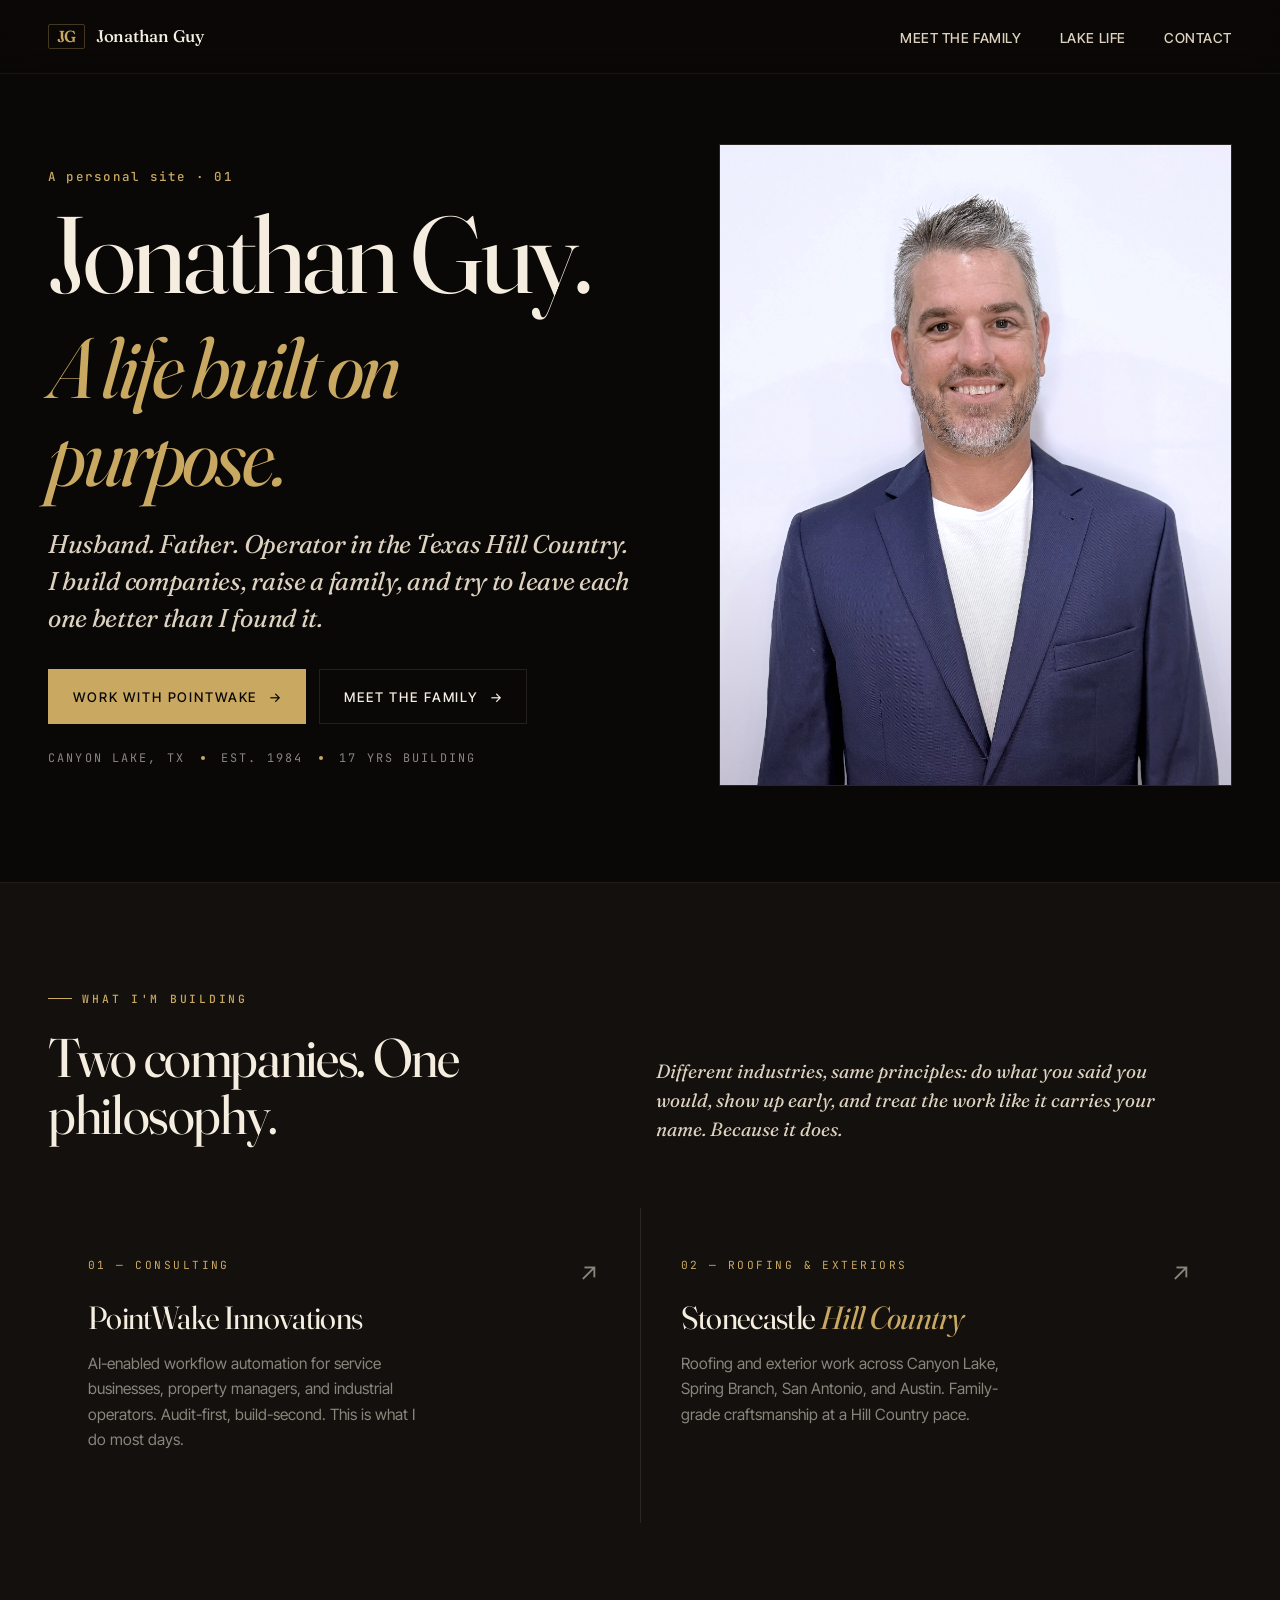
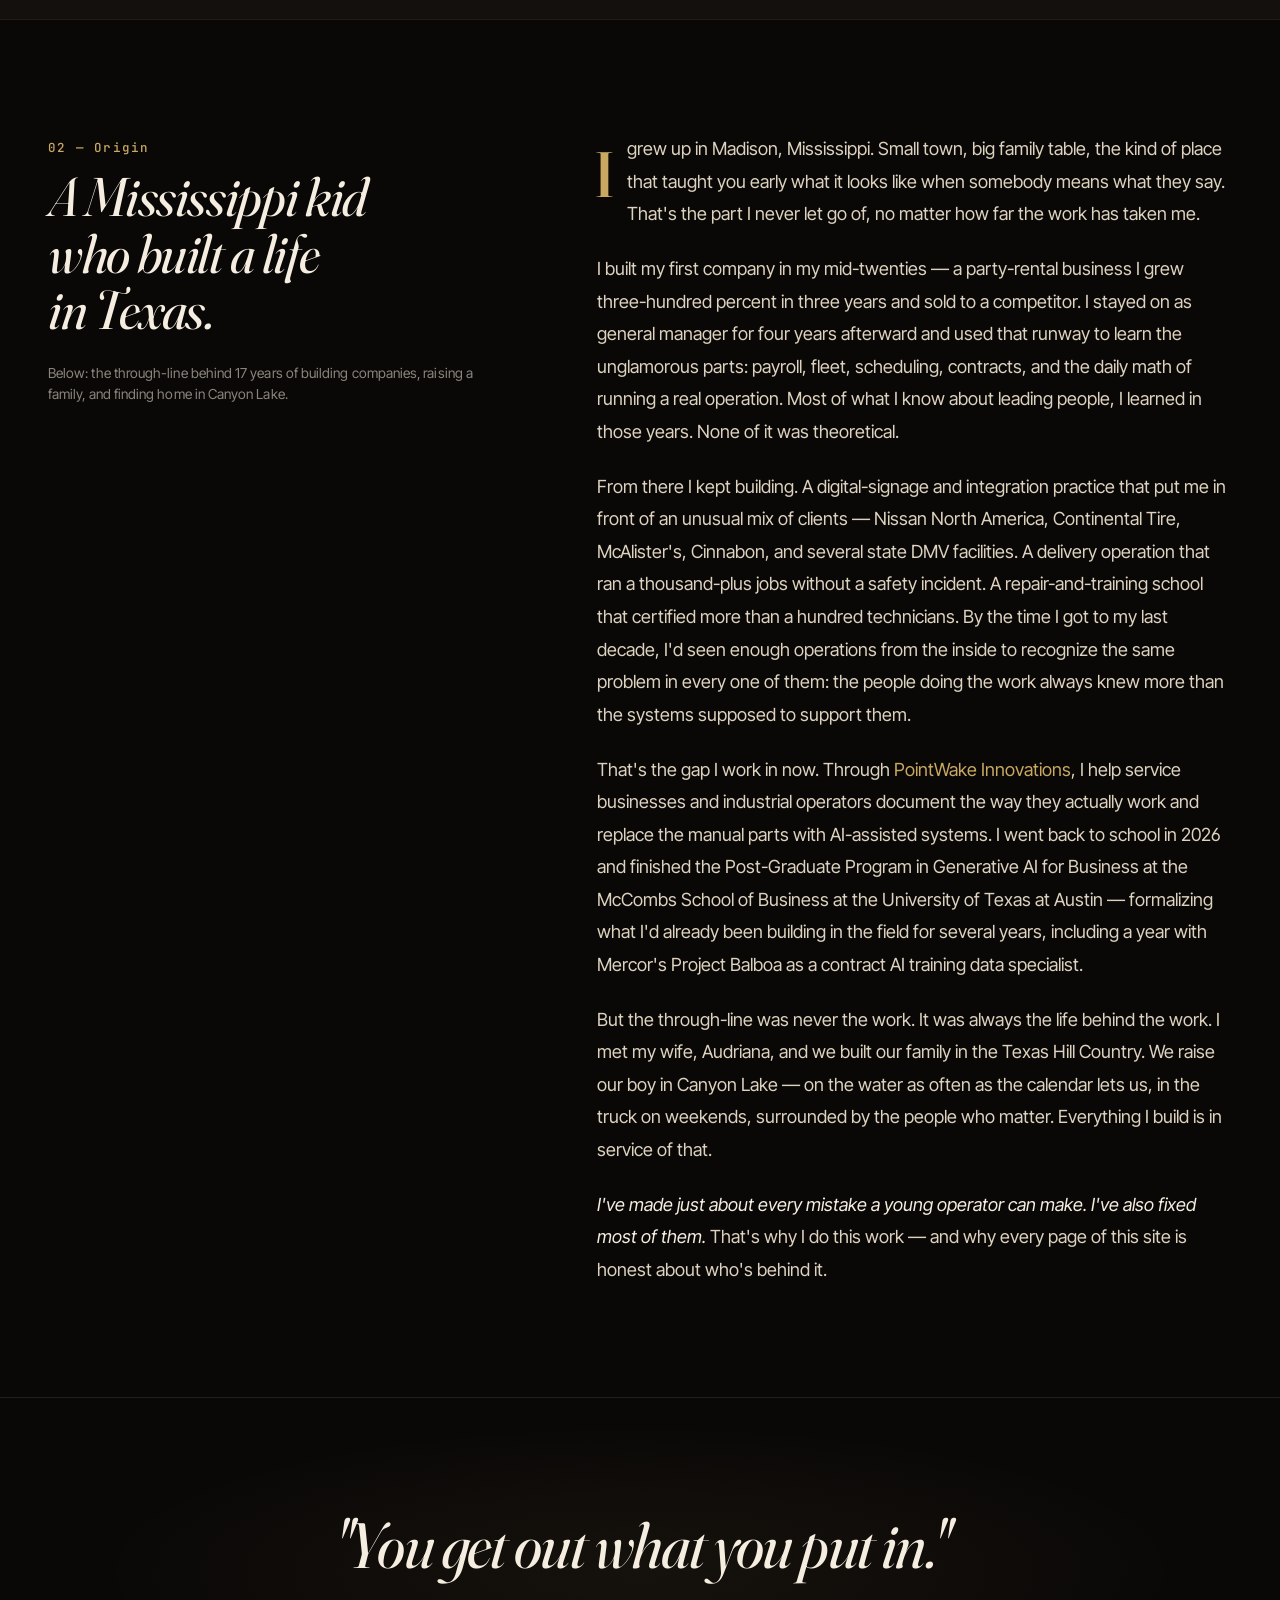
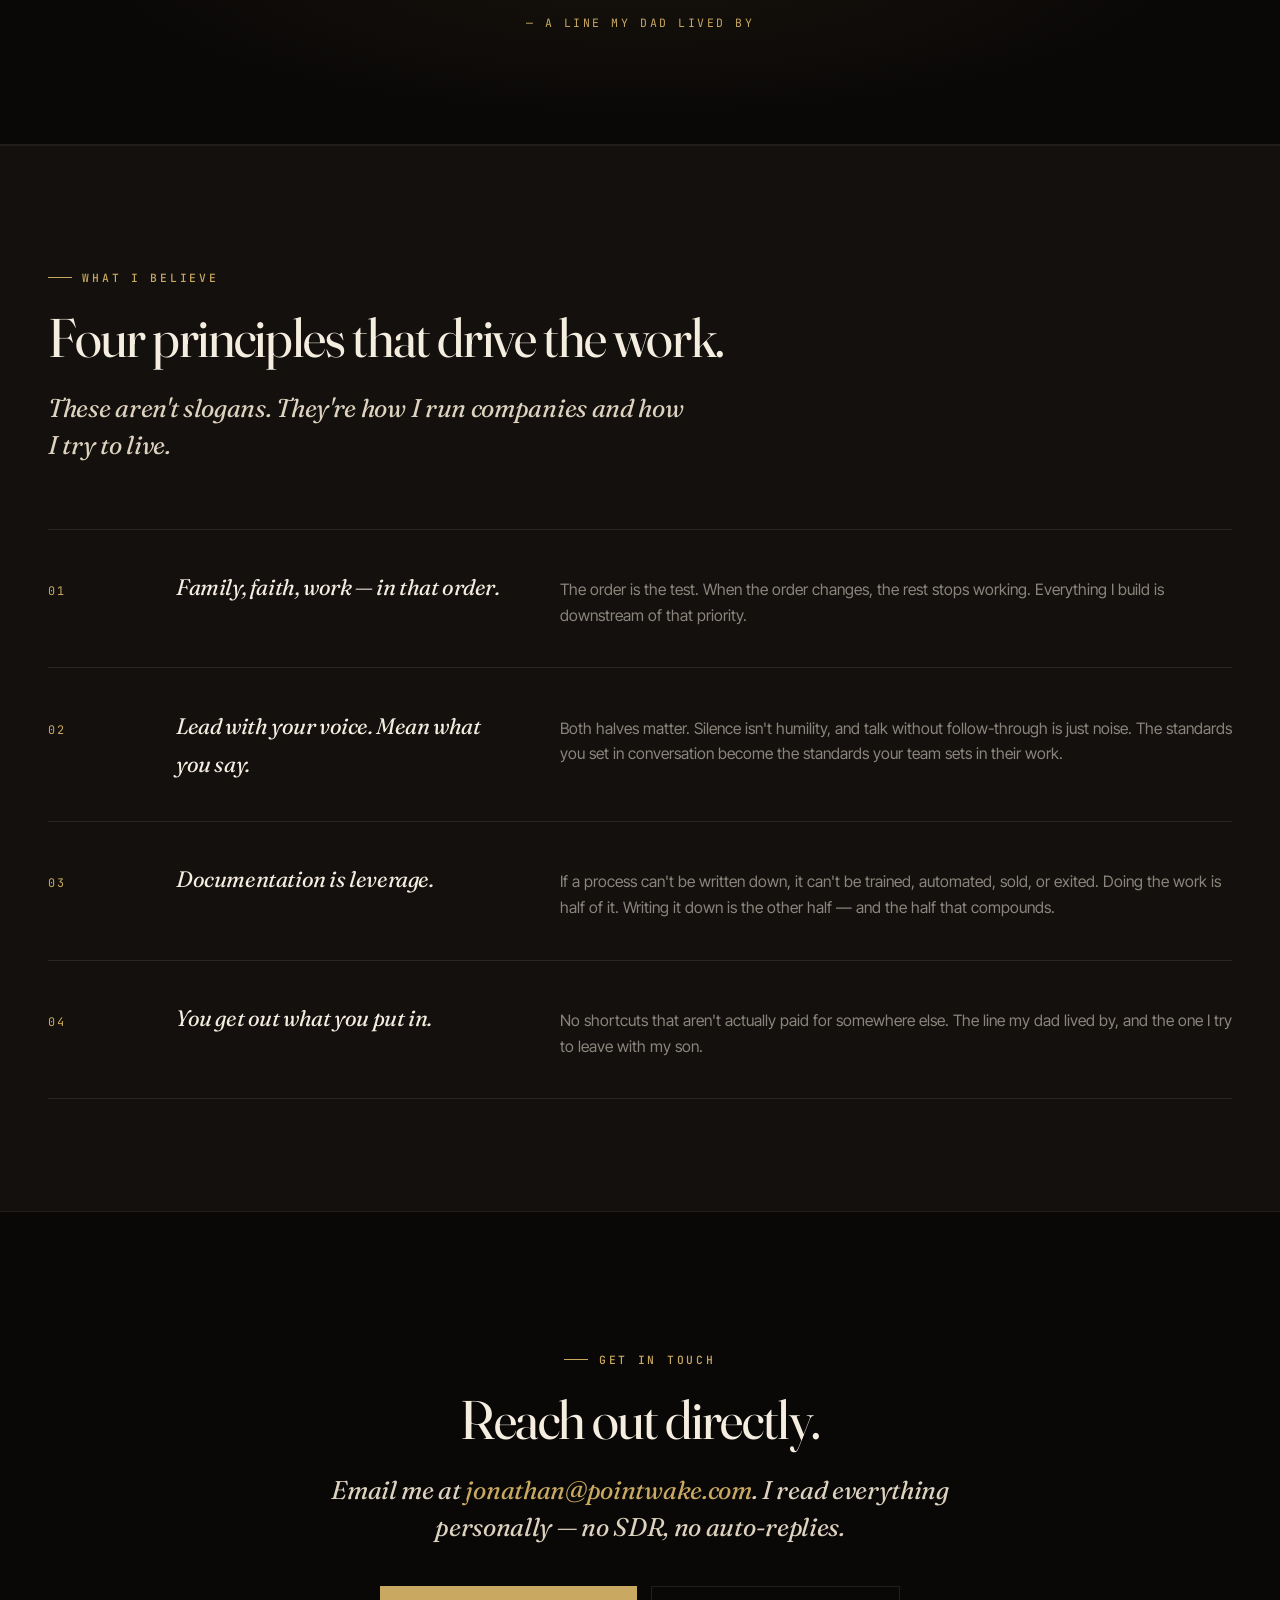
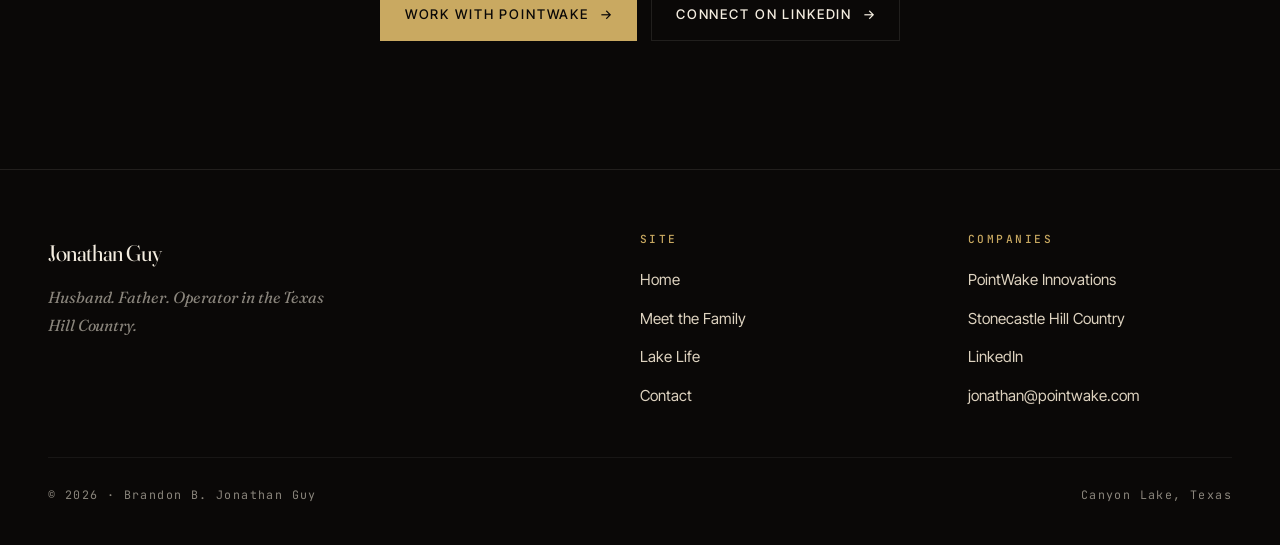
==== index.html @ 11197416 "Update static personal-bio site" ====
<!DOCTYPE html>
<html lang="en">
<head>
<meta charset="UTF-8" />
<meta name="viewport" content="width=device-width, initial-scale=1.0" />
<meta name="theme-color" content="#0a0807" />

<title>Jonathan Guy — Operator. Builder. Texas Hill Country.</title>
<meta name="description" content="The personal site of Brandon B. Jonathan Guy. Operator and AI Solutions Architect in the Texas Hill Country. Founder of PointWake Innovations. Hill Country lead at Stonecastle Roofing." />
<meta name="keywords" content="Jonathan Guy, Brandon B. Jonathan Guy, PointWake Innovations, Stonecastle Roofing Hill Country, Canyon Lake Texas operator, AI Solutions Architect" />
<meta name="author" content="Brandon B. Jonathan Guy" />
<meta name="robots" content="index, follow, max-image-preview:large" />
<link rel="canonical" href="https://thejonathanguy.com/" />

<meta property="og:type" content="website" />
<meta property="og:site_name" content="TheJonathanGuy.com" />
<meta property="og:title" content="Jonathan Guy — Operator. Builder. Texas Hill Country." />
<meta property="og:description" content="The personal site of Brandon B. Jonathan Guy. Founder of PointWake Innovations. Husband, father, and operator in the Texas Hill Country." />
<meta property="og:url" content="https://thejonathanguy.com/" />
<meta property="og:image" content="https://thejonathanguy.com/images/img_9665.jpg" />
<meta property="og:image:width" content="1959" />
<meta property="og:image:height" content="2400" />
<meta property="og:locale" content="en_US" />

<meta name="twitter:card" content="summary_large_image" />
<meta name="twitter:title" content="Jonathan Guy — Operator. Builder. Texas Hill Country." />
<meta name="twitter:description" content="Husband, father, operator. Founder of PointWake Innovations." />
<meta name="twitter:image" content="https://thejonathanguy.com/images/img_9665.jpg" />

<link rel="preconnect" href="https://fonts.googleapis.com" />
<link rel="preconnect" href="https://fonts.gstatic.com" crossorigin />
<link rel="stylesheet" href="https://fonts.googleapis.com/css2?family=Fraunces:ital,opsz,wght@0,9..144,400..600;1,9..144,400..500&family=Inter+Tight:wght@400;500;600&family=JetBrains+Mono:wght@400;500&display=swap" />
<link rel="stylesheet" href="/style.css" />
<link rel="icon" type="image/svg+xml" href="/favicon.svg" />

<script type="application/ld+json">
{
  "@context": "https://schema.org",
  "@type": "Person",
  "@id": "https://thejonathanguy.com/#person",
  "name": "Brandon B. Jonathan Guy",
  "alternateName": "Jonathan Guy",
  "givenName": "Brandon",
  "additionalName": "B.",
  "familyName": "Guy",
  "jobTitle": "Founder, PointWake Innovations",
  "url": "https://thejonathanguy.com/",
  "image": "https://thejonathanguy.com/images/img_9665.jpg",
  "email": "jonathan@pointwake.com",
  "address": {
    "@type": "PostalAddress",
    "addressLocality": "Canyon Lake",
    "addressRegion": "TX",
    "addressCountry": "US"
  },
  "alumniOf": [
    { "@type": "CollegeOrUniversity", "name": "University of Texas at Austin — McCombs School of Business" },
    { "@type": "EducationalOrganization", "name": "Madison Central High School", "address": { "@type": "PostalAddress", "addressLocality": "Madison", "addressRegion": "MS" } }
  ],
  "worksFor": [
    { "@type": "Organization", "name": "PointWake Innovations", "url": "https://pointwake.com/" },
    { "@type": "Organization", "name": "Stonecastle Roofing — Hill Country", "url": "https://stonecastlehillcountry.com/" }
  ],
  "sameAs": [
    "https://www.linkedin.com/in/jonathan-guy",
    "https://pointwake.com/",
    "https://stonecastlehillcountry.com/"
  ],
  "slogan": "You get out what you put in."
}
</script>
<script type="application/ld+json">
{
  "@context": "https://schema.org",
  "@type": "WebSite",
  "url": "https://thejonathanguy.com/",
  "name": "TheJonathanGuy.com",
  "description": "Personal site of Jonathan Guy. Operator and AI Solutions Architect in the Texas Hill Country.",
  "inLanguage": "en-US",
  "publisher": { "@id": "https://thejonathanguy.com/#person" }
}
</script>
</head>

<body>
<a class="skip-link" href="#main">Skip to content</a>

<header class="site-header">
  <div class="container">
    <nav class="nav" aria-label="Primary">
      <a href="/" class="brand">
        <span class="mark">JG</span>
        <span>Jonathan Guy</span>
      </a>
      <ul class="nav-links">
        <li><a href="/family.html">Meet the Family</a></li>
        <li><a href="/lake-life.html">Lake Life</a></li>
        <li><a href="/contact.html">Contact</a></li>
      </ul>
      <button class="nav-toggle" aria-label="Open menu" aria-expanded="false" aria-controls="mobile-panel">
        <svg width="18" height="14" viewBox="0 0 18 14" fill="none" stroke="currentColor" stroke-width="1.5"><path d="M0 1h18M0 7h18M0 13h12"/></svg>
      </button>
    </nav>
  </div>
  <div class="mobile-panel" id="mobile-panel">
    <ul>
      <li><a href="/">Home</a></li>
      <li><a href="/family.html">Meet the Family</a></li>
      <li><a href="/lake-life.html">Lake Life</a></li>
      <li><a href="/contact.html">Contact</a></li>
    </ul>
  </div>
</header>

<main id="main">

  <!-- HERO -->
  <section class="hero">
    <div class="container">
      <div class="hero-grid">
        <div class="reveal">
          <div class="section-num">A personal site · 01</div>
          <h1>
            Jonathan Guy.
            <span class="ital">A life built on purpose.</span>
          </h1>
          <p class="lede">
            Husband. Father. Operator in the Texas Hill Country.
            I build companies, raise a family, and try to leave each one better than I found it.
          </p>
          <div class="btn-row" style="margin-top: 2rem;">
            <a href="https://pointwake.com/" rel="noopener" class="btn btn-primary">Work with PointWake</a>
            <a href="/family.html" class="btn btn-ghost">Meet the family</a>
          </div>
          <div class="hero-meta">
            <span>Canyon Lake, TX</span>
            <span class="dot" aria-hidden="true"></span>
            <span>Est. 1984</span>
            <span class="dot" aria-hidden="true"></span>
            <span>17 yrs building</span>
          </div>
        </div>
        <div class="hero-portrait reveal">
          <img src="/images/img_9665.jpg"
               alt="Jonathan Guy, founder of PointWake Innovations, photographed in Canyon Lake, Texas"
               width="1959" height="2400" />
        </div>
      </div>
    </div>
  </section>

  <!-- COMPANIES -->
  <section class="companies" id="companies">
    <div class="container">
      <div class="companies-head reveal">
        <div>
          <span class="eyebrow">What I'm building</span>
          <h2>Two companies. One philosophy.</h2>
        </div>
        <p style="font-family: var(--f-display); font-style: italic; font-size: 1.2rem; color: var(--c-cream-soft); max-width: 42ch; line-height: 1.5; font-variation-settings: 'opsz' 36;">
          Different industries, same principles: do what you said you would,
          show up early, and treat the work like it carries your name. Because it does.
        </p>
      </div>

      <div class="companies-grid reveal">
        <a href="https://pointwake.com/" rel="noopener" class="company">
          <span class="company-eyebrow">01 — Consulting</span>
          <h3>PointWake Innovations</h3>
          <p>AI-enabled workflow automation for service businesses, property managers, and industrial operators. Audit-first, build-second. This is what I do most days.</p>
          <span class="company-arrow" aria-hidden="true">↗</span>
        </a>
        <a href="https://stonecastlehillcountry.com/" rel="noopener" class="company">
          <span class="company-eyebrow">02 — Roofing &amp; Exteriors</span>
          <h3>Stonecastle <span style="font-style: italic; color: var(--c-gold);">Hill Country</span></h3>
          <p>Roofing and exterior work across Canyon Lake, Spring Branch, San Antonio, and Austin. Family-grade craftsmanship at a Hill Country pace.</p>
          <span class="company-arrow" aria-hidden="true">↗</span>
        </a>
      </div>
    </div>
  </section>

  <!-- ORIGIN STORY -->
  <section class="story">
    <div class="container">
      <div class="story-grid">
        <aside class="story-aside reveal">
          <div class="section-num">02 — Origin</div>
          <h2 style="font-style: italic;">A Mississippi kid<br/>who built a life<br/>in Texas.</h2>
          <p class="caption" style="margin-top: 1.5rem;">
            Below: the through-line behind 17 years of building companies, raising a family, and finding home in Canyon Lake.
          </p>
        </aside>
        <div class="story-body reveal">
          <p>
            I grew up in Madison, Mississippi. Small town, big family table, the kind of place that taught you early what it looks like when somebody means what they say. That's the part I never let go of, no matter how far the work has taken me.
          </p>
          <p>
            I built my first company in my mid-twenties — a party-rental business I grew three-hundred percent in three years and sold to a competitor. I stayed on as general manager for four years afterward and used that runway to learn the unglamorous parts: payroll, fleet, scheduling, contracts, and the daily math of running a real operation. Most of what I know about leading people, I learned in those years. None of it was theoretical.
          </p>
          <p>
            From there I kept building. A digital-signage and integration practice that put me in front of an unusual mix of clients — Nissan North America, Continental Tire, McAlister's, Cinnabon, and several state DMV facilities. A delivery operation that ran a thousand-plus jobs without a safety incident. A repair-and-training school that certified more than a hundred technicians. By the time I got to my last decade, I'd seen enough operations from the inside to recognize the same problem in every one of them: the people doing the work always knew more than the systems supposed to support them.
          </p>
          <p>
            That's the gap I work in now. Through <a href="https://pointwake.com/" rel="noopener">PointWake Innovations</a>, I help service businesses and industrial operators document the way they actually work and replace the manual parts with AI-assisted systems. I went back to school in 2026 and finished the Post-Graduate Program in Generative AI for Business at the McCombs School of Business at the University of Texas at Austin — formalizing what I'd already been building in the field for several years, including a year with Mercor's Project Balboa as a contract AI training data specialist.
          </p>
          <p>
            But the through-line was never the work. It was always the life behind the work. I met my wife, Audriana, and we built our family in the Texas Hill Country. We raise our boy in Canyon Lake — on the water as often as the calendar lets us, in the truck on weekends, surrounded by the people who matter. Everything I build is in service of that.
          </p>
          <p>
            <em>I've made just about every mistake a young operator can make. I've also fixed most of them.</em> That's why I do this work — and why every page of this site is honest about who's behind it.
          </p>
        </div>
      </div>
    </div>
  </section>

  <!-- TAGLINE PULL QUOTE -->
  <section class="pullquote reveal">
    <div class="container">
      <p class="pullquote-text">"You get out what you put in."</p>
      <div class="pullquote-attr">— A line my dad lived by</div>
    </div>
  </section>

  <!-- BELIEFS -->
  <section class="beliefs" id="beliefs">
    <div class="container">
      <div class="reveal">
        <span class="eyebrow">What I believe</span>
        <h2>Four principles that drive the work.</h2>
        <p class="lede" style="margin-top: 1.5rem;">
          These aren't slogans. They're how I run companies and how I try to live.
        </p>
      </div>

      <div class="beliefs-grid reveal">
        <article class="belief">
          <div class="belief-num">01</div>
          <div class="belief-title">Family, faith, work — in that order.</div>
          <div class="belief-detail">The order is the test. When the order changes, the rest stops working. Everything I build is downstream of that priority.</div>
        </article>
        <article class="belief">
          <div class="belief-num">02</div>
          <div class="belief-title">Lead with your voice. Mean what you say.</div>
          <div class="belief-detail">Both halves matter. Silence isn't humility, and talk without follow-through is just noise. The standards you set in conversation become the standards your team sets in their work.</div>
        </article>
        <article class="belief">
          <div class="belief-num">03</div>
          <div class="belief-title">Documentation is leverage.</div>
          <div class="belief-detail">If a process can't be written down, it can't be trained, automated, sold, or exited. Doing the work is half of it. Writing it down is the other half — and the half that compounds.</div>
        </article>
        <article class="belief">
          <div class="belief-num">04</div>
          <div class="belief-title">You get out what you put in.</div>
          <div class="belief-detail">No shortcuts that aren't actually paid for somewhere else. The line my dad lived by, and the one I try to leave with my son.</div>
        </article>
      </div>
    </div>
  </section>

  <!-- CTA -->
  <section class="section" style="text-align: center;">
    <div class="container-narrow reveal">
      <span class="eyebrow" style="justify-content: center;">Get in touch</span>
      <h2 style="margin-bottom: 1.5rem;">Reach out directly.</h2>
      <p class="lede" style="margin: 0 auto 2.5rem;">
        Email me at <a href="mailto:jonathan@pointwake.com">jonathan@pointwake.com</a>.
        I read everything personally — no SDR, no auto-replies.
      </p>
      <div class="btn-row" style="justify-content: center;">
        <a href="https://pointwake.com/" rel="noopener" class="btn btn-primary">Work with PointWake</a>
        <a href="https://www.linkedin.com/in/jonathan-guy" rel="noopener" class="btn btn-ghost">Connect on LinkedIn</a>
      </div>
    </div>
  </section>

</main>

<footer class="site-footer">
  <div class="container">
    <div class="footer-grid">
      <div>
        <div class="footer-mark">Jonathan Guy</div>
        <div class="footer-tag">Husband. Father. Operator in the Texas Hill Country.</div>
      </div>
      <div class="footer">
        <h5>Site</h5>
        <ul>
          <li><a href="/">Home</a></li>
          <li><a href="/family.html">Meet the Family</a></li>
          <li><a href="/lake-life.html">Lake Life</a></li>
          <li><a href="/contact.html">Contact</a></li>
        </ul>
      </div>
      <div class="footer">
        <h5>Companies</h5>
        <ul>
          <li><a href="https://pointwake.com/" rel="noopener">PointWake Innovations</a></li>
          <li><a href="https://stonecastlehillcountry.com/" rel="noopener">Stonecastle Hill Country</a></li>
          <li><a href="https://www.linkedin.com/in/jonathan-guy" rel="noopener">LinkedIn</a></li>
          <li><a href="mailto:jonathan@pointwake.com">jonathan@pointwake.com</a></li>
        </ul>
      </div>
    </div>
    <div class="footer-copy">
      <span>© <span id="current-year">2026</span> · Brandon B. Jonathan Guy</span>
      <span>Canyon Lake, Texas</span>
    </div>
  </div>
</footer>

<script src="/main.js" defer></script>
</body>
</html>
---- style.css ----
/* ==========================================================================
   TheJonathanGuy.com
   Editorial personal site — Brandon B. Jonathan Guy
   Premium design system: warm black + champagne gold + cream
   ========================================================================== */

:root {
  /* Color — warm editorial */
  --c-bg:           #0a0807;     /* warm near-black */
  --c-surface:      #13100d;     /* elevated panel */
  --c-surface-2:    #1a1612;     /* second elevation */
  --c-cream:        #f4ede0;     /* warm cream — primary text on dark */
  --c-cream-soft:   #ddd2bf;     /* muted cream */
  --c-cream-dim:    #8a857c;     /* dim text */
  --c-line:         rgba(244,237,224,0.10);
  --c-line-soft:    rgba(244,237,224,0.06);

  /* Champagne gold system */
  --c-gold:         #c9a961;
  --c-gold-bright:  #e2c47a;
  --c-gold-deep:    #9d7d3a;
  --c-gold-line:    rgba(201,169,97,0.30);
  --c-gold-line-2:  rgba(201,169,97,0.16);
  --c-gold-glow:    rgba(201,169,97,0.06);

  /* Type */
  --f-display: 'Fraunces', Georgia, 'Times New Roman', serif;
  --f-sans:    'Inter Tight', 'Inter', -apple-system, BlinkMacSystemFont, 'Segoe UI', sans-serif;
  --f-mono:    'JetBrains Mono', 'SF Mono', Menlo, Consolas, monospace;

  /* Layout */
  --container:        1320px;
  --container-narrow: 920px;
  --container-prose:  720px;
  --rule: 1px;

  /* Motion */
  --ease: cubic-bezier(0.22, 0.61, 0.36, 1);
  --t-fast: 220ms;
  --t-med:  420ms;
  --t-slow: 700ms;

  color-scheme: dark;
}

/* -------- Reset / base -------- */
*, *::before, *::after { box-sizing: border-box; }
html {
  scroll-behavior: smooth;
  -webkit-text-size-adjust: 100%;
  background: var(--c-bg);
}
body {
  margin: 0;
  font-family: var(--f-sans);
  font-size: 16.5px;
  line-height: 1.7;
  color: var(--c-cream-soft);
  background: var(--c-bg);
  -webkit-font-smoothing: antialiased;
  -moz-osx-font-smoothing: grayscale;
  font-feature-settings: 'kern', 'liga', 'calt', 'ss01';
  text-rendering: optimizeLegibility;
  overflow-x: hidden;
}
img, svg, video { max-width: 100%; height: auto; display: block; }
img { background-color: var(--c-surface); }

/* Display headings */
h1, h2, h3, h4, h5, h6 {
  font-family: var(--f-display);
  color: var(--c-cream);
  font-weight: 400;
  line-height: 1.04;
  letter-spacing: -0.02em;
  margin: 0;
  font-variation-settings: 'opsz' 144;
}
h1 {
  font-size: clamp(3rem, 8.5vw, 7rem);
  letter-spacing: -0.035em;
  font-weight: 400;
  font-variation-settings: 'opsz' 144;
}
h2 {
  font-size: clamp(2rem, 4.5vw, 3.4rem);
  letter-spacing: -0.025em;
  font-variation-settings: 'opsz' 96;
}
h3 {
  font-size: clamp(1.35rem, 2.2vw, 1.85rem);
  letter-spacing: -0.018em;
  line-height: 1.2;
  font-variation-settings: 'opsz' 36;
}
h4 {
  font-size: 1.15rem;
  letter-spacing: -0.01em;
  font-variation-settings: 'opsz' 24;
}

p {
  margin: 0 0 1.4rem;
  color: var(--c-cream-soft);
  font-size: 1.0625rem;
  line-height: 1.75;
}
p:last-child { margin-bottom: 0; }

a {
  color: var(--c-gold);
  text-decoration: none;
  position: relative;
  transition: color var(--t-fast) var(--ease);
  background-image: linear-gradient(currentColor, currentColor);
  background-size: 0% 1px;
  background-repeat: no-repeat;
  background-position: 0 100%;
}
a:hover {
  color: var(--c-gold-bright);
  background-size: 100% 1px;
  transition: background-size var(--t-med) var(--ease), color var(--t-fast) var(--ease);
}

::selection { background: var(--c-gold); color: var(--c-bg); }

strong { color: var(--c-cream); font-weight: 600; }
em { color: var(--c-cream); font-style: italic; }

hr {
  border: 0;
  height: 1px;
  background: var(--c-line);
  margin: 5rem 0;
}

/* -------- Layout -------- */
.container {
  max-width: var(--container);
  margin: 0 auto;
  padding: 0 1.75rem;
}
@media (min-width: 768px) {
  .container { padding: 0 3rem; }
}
.container-narrow {
  max-width: var(--container-narrow);
  margin: 0 auto;
  padding: 0 1.75rem;
}
@media (min-width: 768px) {
  .container-narrow { padding: 0 3rem; }
}
.container-prose {
  max-width: var(--container-prose);
  margin: 0 auto;
  padding: 0 1.75rem;
}
@media (min-width: 768px) {
  .container-prose { padding: 0 2rem; }
}

/* -------- Editorial typography helpers -------- */
.eyebrow {
  display: inline-flex;
  align-items: center;
  gap: 0.65rem;
  font-family: var(--f-mono);
  font-size: 0.71rem;
  letter-spacing: 0.24em;
  text-transform: uppercase;
  color: var(--c-gold);
  font-weight: 500;
  margin: 0 0 1.4rem;
}
.eyebrow::before {
  content: "";
  width: 24px;
  height: 1px;
  background: var(--c-gold);
}

.section-num {
  display: inline-block;
  font-family: var(--f-mono);
  font-size: 0.78rem;
  letter-spacing: 0.18em;
  color: var(--c-gold);
  font-weight: 500;
  margin-bottom: 0.65rem;
}

.lede {
  font-family: var(--f-display);
  font-weight: 400;
  font-style: italic;
  font-size: clamp(1.25rem, 2.1vw, 1.6rem);
  line-height: 1.45;
  color: var(--c-cream-soft);
  letter-spacing: -0.012em;
  font-variation-settings: 'opsz' 36;
  max-width: 38ch;
}

.smallcaps {
  font-family: var(--f-mono);
  font-size: 0.74rem;
  letter-spacing: 0.18em;
  text-transform: uppercase;
  color: var(--c-cream-dim);
  font-weight: 500;
}

.caption {
  font-family: var(--f-sans);
  font-size: 0.86rem;
  color: var(--c-cream-dim);
  letter-spacing: 0.005em;
  margin-top: 0.85rem;
  display: block;
  line-height: 1.55;
}

/* -------- Header / Nav -------- */
.site-header {
  position: fixed;
  inset: 0 0 auto 0;
  z-index: 50;
  background: linear-gradient(180deg, rgba(10,8,7,0.92) 0%, rgba(10,8,7,0.0) 100%);
  backdrop-filter: blur(14px) saturate(140%);
  -webkit-backdrop-filter: blur(14px) saturate(140%);
  border-bottom: 1px solid var(--c-line-soft);
  transition: border-color var(--t-fast) var(--ease), background var(--t-fast) var(--ease);
}
.nav {
  display: flex;
  align-items: center;
  justify-content: space-between;
  padding: 1.4rem 0;
}
.brand {
  display: inline-flex;
  align-items: center;
  gap: 0.7rem;
  font-family: var(--f-display);
  font-weight: 500;
  font-size: 1.05rem;
  color: var(--c-cream);
  letter-spacing: -0.015em;
  background: none;
}
.brand:hover { color: var(--c-gold); background-size: 0; }
.brand .mark {
  font-family: var(--f-display);
  font-size: 1rem;
  font-weight: 600;
  letter-spacing: -0.04em;
  color: var(--c-gold);
  border: 1px solid var(--c-gold-line);
  padding: 0.18rem 0.5rem 0.22rem;
  border-radius: 2px;
  line-height: 1;
}
.nav-links {
  display: none;
  list-style: none;
  margin: 0; padding: 0;
  gap: 2.4rem;
  align-items: center;
}
@media (min-width: 768px) {
  .nav-links { display: flex; }
}
.nav-links a {
  font-family: var(--f-sans);
  font-size: 0.86rem;
  letter-spacing: 0.04em;
  text-transform: uppercase;
  color: var(--c-cream-soft);
  background: none;
  font-weight: 500;
  transition: color var(--t-fast) var(--ease);
}
.nav-links a:hover, .nav-links a[aria-current="page"] { color: var(--c-gold); background-size: 0; }
.nav-links a[aria-current="page"]::after {
  content: "";
  display: block;
  height: 1px;
  background: var(--c-gold);
  margin-top: 4px;
}
.nav-toggle {
  display: inline-flex;
  align-items: center;
  justify-content: center;
  width: 44px; height: 44px;
  background: transparent;
  border: 1px solid var(--c-line);
  color: var(--c-cream);
  cursor: pointer;
  border-radius: 2px;
  transition: border-color var(--t-fast) var(--ease);
}
.nav-toggle:hover { border-color: var(--c-gold); }
@media (min-width: 768px) { .nav-toggle { display: none; } }

.mobile-panel {
  position: fixed;
  top: 73px; left: 0; right: 0;
  background: var(--c-surface);
  border-bottom: 1px solid var(--c-line);
  padding: 1.5rem 1.75rem 2rem;
  display: none;
  z-index: 49;
}
.mobile-panel.is-open { display: block; }
.mobile-panel ul { list-style: none; margin: 0; padding: 0; display: grid; gap: 1rem; }
.mobile-panel a {
  font-family: var(--f-display);
  font-size: 1.5rem;
  color: var(--c-cream);
  background: none;
  letter-spacing: -0.015em;
}

/* -------- Buttons -------- */
.btn {
  display: inline-flex;
  align-items: center;
  gap: 0.7rem;
  padding: 0.95rem 1.5rem;
  font-family: var(--f-sans);
  font-size: 0.83rem;
  font-weight: 500;
  letter-spacing: 0.14em;
  text-transform: uppercase;
  border: 1px solid transparent;
  cursor: pointer;
  transition: all var(--t-fast) var(--ease);
  background: transparent;
  text-decoration: none;
  background-image: none;
}
.btn-primary {
  color: var(--c-bg);
  background: var(--c-gold);
  border-color: var(--c-gold);
}
.btn-primary:hover {
  background: var(--c-gold-bright);
  border-color: var(--c-gold-bright);
  color: var(--c-bg);
  transform: translateY(-1px);
  background-size: 0;
}
.btn-ghost {
  color: var(--c-cream);
  border-color: var(--c-line);
}
.btn-ghost:hover {
  border-color: var(--c-gold);
  color: var(--c-gold);
  background-size: 0;
}
.btn::after {
  content: "→";
  font-family: var(--f-sans);
  letter-spacing: 0;
  transition: transform var(--t-fast) var(--ease);
}
.btn:hover::after { transform: translateX(3px); }
.btn-row {
  display: flex;
  flex-wrap: wrap;
  gap: 0.85rem;
}

/* -------- Hero (home) -------- */
.hero {
  padding-top: 7rem;
  padding-bottom: 4.5rem;
  position: relative;
  overflow: hidden;
}
@media (min-width: 768px) {
  .hero { padding-top: 9rem; padding-bottom: 6rem; }
}
.hero-grid {
  display: grid;
  gap: 3rem;
  align-items: center;
}
@media (min-width: 900px) {
  .hero-grid {
    grid-template-columns: 1.15fr 1fr;
    gap: 5rem;
  }
}
.hero-portrait {
  position: relative;
  aspect-ratio: 4 / 5;
  background: var(--c-surface);
  overflow: hidden;
  border: 1px solid var(--c-line);
}
.hero-portrait img {
  width: 100%; height: 100%;
  object-fit: cover;
  object-position: center top;
  filter: contrast(1.04) saturate(0.96);
}
.hero-portrait::after {
  content: "";
  position: absolute; inset: 0;
  background: linear-gradient(180deg, transparent 60%, rgba(10,8,7,0.18) 100%);
  pointer-events: none;
}
.hero-meta {
  margin-top: 1.5rem;
  display: flex;
  gap: 1rem;
  align-items: center;
  font-family: var(--f-mono);
  font-size: 0.74rem;
  letter-spacing: 0.18em;
  text-transform: uppercase;
  color: var(--c-cream-dim);
}
.hero-meta .dot {
  width: 4px; height: 4px; border-radius: 50%;
  background: var(--c-gold);
  display: inline-block;
}
.hero h1 {
  margin-bottom: 1.6rem;
}
.hero h1 .ital {
  font-style: italic;
  font-weight: 400;
  color: var(--c-gold);
  letter-spacing: -0.04em;
  display: block;
  font-size: 0.78em;
  margin-top: 0.15em;
  font-variation-settings: 'opsz' 144;
}

/* -------- Section system -------- */
.section {
  padding: 6rem 0;
  position: relative;
}
@media (min-width: 768px) {
  .section { padding: 8rem 0; }
}
.section-divider {
  height: 1px;
  background: var(--c-line);
  position: relative;
  margin: 0 auto;
  max-width: var(--container);
}
.section-divider::after {
  content: "";
  position: absolute;
  left: 50%;
  top: 50%;
  transform: translate(-50%, -50%);
  width: 6px; height: 6px;
  background: var(--c-gold);
  border-radius: 50%;
}

/* Pull quote — tagline */
.pullquote {
  padding: 7rem 0;
  text-align: center;
  position: relative;
  background:
    radial-gradient(ellipse at center, var(--c-gold-glow) 0%, transparent 60%),
    var(--c-bg);
  border-top: 1px solid var(--c-line);
  border-bottom: 1px solid var(--c-line);
}
.pullquote-text {
  font-family: var(--f-display);
  font-style: italic;
  font-weight: 400;
  font-size: clamp(2rem, 5.5vw, 4rem);
  line-height: 1.1;
  letter-spacing: -0.025em;
  color: var(--c-cream);
  font-variation-settings: 'opsz' 144;
  max-width: 18ch;
  margin: 0 auto;
}
.pullquote-attr {
  margin-top: 2rem;
  font-family: var(--f-mono);
  font-size: 0.72rem;
  letter-spacing: 0.22em;
  text-transform: uppercase;
  color: var(--c-gold);
}

/* -------- Companies block -------- */
.companies {
  padding: 6rem 0;
  background: var(--c-surface);
  border-top: 1px solid var(--c-line-soft);
  border-bottom: 1px solid var(--c-line-soft);
}
.companies-head {
  display: grid;
  gap: 2rem;
  margin-bottom: 4rem;
}
@media (min-width: 768px) {
  .companies-head {
    grid-template-columns: 1fr 1fr;
    align-items: end;
  }
}
.companies-grid {
  display: grid;
  gap: 1px;
  background: var(--c-line);
}
@media (min-width: 768px) {
  .companies-grid { grid-template-columns: 1fr 1fr; }
}
.company {
  background: var(--c-surface);
  padding: 3rem 2.5rem;
  display: block;
  position: relative;
  overflow: hidden;
  text-decoration: none;
  background-image: none;
  transition: background var(--t-med) var(--ease);
  min-height: 280px;
}
.company:hover {
  background: var(--c-surface-2);
  background-size: 0;
}
.company-eyebrow {
  font-family: var(--f-mono);
  font-size: 0.7rem;
  letter-spacing: 0.22em;
  text-transform: uppercase;
  color: var(--c-gold);
  margin-bottom: 1.5rem;
  display: block;
}
.company h3 {
  font-family: var(--f-display);
  font-size: 2rem;
  font-weight: 400;
  letter-spacing: -0.02em;
  margin-bottom: 0.85rem;
  color: var(--c-cream);
  font-variation-settings: 'opsz' 96;
  transition: color var(--t-fast) var(--ease);
}
.company:hover h3 { color: var(--c-gold-bright); }
.company p {
  color: var(--c-cream-dim);
  font-size: 0.97rem;
  line-height: 1.65;
  max-width: 38ch;
}
.company-arrow {
  position: absolute;
  top: 3rem; right: 2.5rem;
  font-family: var(--f-sans);
  font-size: 1.5rem;
  color: var(--c-cream-dim);
  transition: transform var(--t-med) var(--ease), color var(--t-fast) var(--ease);
}
.company:hover .company-arrow {
  color: var(--c-gold);
  transform: translate(4px, -4px);
}
.company-soon {
  display: inline-block;
  margin-top: 1rem;
  font-family: var(--f-mono);
  font-size: 0.7rem;
  letter-spacing: 0.18em;
  text-transform: uppercase;
  color: var(--c-cream-dim);
  border: 1px solid var(--c-line);
  padding: 0.3rem 0.6rem;
  border-radius: 2px;
}

/* -------- Editorial story (origin) -------- */
.story {
  padding: 7rem 0;
}
.story-grid {
  display: grid;
  gap: 4rem;
}
@media (min-width: 1000px) {
  .story-grid {
    grid-template-columns: 1fr 1.4fr;
    gap: 6rem;
    align-items: start;
  }
}
.story-aside {
  position: sticky;
  top: 8rem;
}
@media (max-width: 999px) {
  .story-aside { position: static; }
}
.story-body p {
  font-size: 1.13rem;
  line-height: 1.8;
  color: var(--c-cream-soft);
}
.story-body p:first-of-type::first-letter {
  font-family: var(--f-display);
  font-size: 4rem;
  float: left;
  line-height: 0.95;
  margin: 0.18em 0.18em 0 -0.05em;
  color: var(--c-gold);
  font-weight: 500;
  font-variation-settings: 'opsz' 144;
}

/* -------- Beliefs / principles -------- */
.beliefs {
  padding: 7rem 0;
  background: var(--c-surface);
  border-top: 1px solid var(--c-line-soft);
  border-bottom: 1px solid var(--c-line-soft);
}
.beliefs-grid {
  display: grid;
  gap: 0;
  margin-top: 4rem;
  border-top: 1px solid var(--c-line);
}
.belief {
  padding: 2.4rem 0;
  border-bottom: 1px solid var(--c-line);
  display: grid;
  gap: 1.2rem;
}
@media (min-width: 768px) {
  .belief {
    grid-template-columns: 80px 1fr 2fr;
    gap: 3rem;
    align-items: baseline;
  }
}
.belief-num {
  font-family: var(--f-mono);
  font-size: 0.74rem;
  letter-spacing: 0.18em;
  color: var(--c-gold);
}
.belief-title {
  font-family: var(--f-display);
  font-size: 1.4rem;
  font-weight: 400;
  letter-spacing: -0.018em;
  color: var(--c-cream);
  font-variation-settings: 'opsz' 36;
  font-style: italic;
}
.belief-detail {
  color: var(--c-cream-dim);
  font-size: 0.98rem;
  line-height: 1.65;
}

/* -------- Image grid (Lake Life) -------- */
.gallery {
  display: grid;
  gap: 1px;
  background: var(--c-line-soft);
  margin-top: 4rem;
}
@media (min-width: 700px) {
  .gallery { grid-template-columns: repeat(6, 1fr); grid-auto-rows: 280px; }
}
.gallery figure {
  margin: 0;
  background: var(--c-surface);
  position: relative;
  overflow: hidden;
}
.gallery figure img {
  width: 100%; height: 100%;
  object-fit: cover;
  transition: transform var(--t-slow) var(--ease);
}
.gallery figure:hover img { transform: scale(1.04); }
@media (min-width: 700px) {
  .g-wide { grid-column: span 4; grid-row: span 2; }
  .g-tall { grid-column: span 2; grid-row: span 2; }
  .g-sq   { grid-column: span 2; grid-row: span 1; }
  .g-half { grid-column: span 3; grid-row: span 1; }
}
.gallery figcaption {
  position: absolute;
  bottom: 0; left: 0; right: 0;
  padding: 1.5rem;
  font-family: var(--f-mono);
  font-size: 0.72rem;
  letter-spacing: 0.14em;
  text-transform: uppercase;
  color: var(--c-cream);
  background: linear-gradient(180deg, transparent, rgba(10,8,7,0.85));
  opacity: 0;
  transition: opacity var(--t-med) var(--ease);
}
.gallery figure:hover figcaption { opacity: 1; }

/* -------- Family page hero -------- */
.feature {
  position: relative;
  width: 100%;
  aspect-ratio: 16 / 9;
  overflow: hidden;
  background: var(--c-surface);
  border-bottom: 1px solid var(--c-line);
}
.feature img {
  width: 100%; height: 100%;
  object-fit: cover;
}
.feature-portrait {
  aspect-ratio: 3 / 4;
}
@media (min-width: 768px) {
  .feature-portrait { aspect-ratio: 16 / 9; }
}

/* -------- Article body -------- */
.article {
  padding: 6rem 0 2rem;
}
.article-head {
  margin-bottom: 4rem;
}
.article-body p {
  font-size: 1.08rem;
  line-height: 1.78;
  color: var(--c-cream-soft);
}
.article-body h2, .article-body h3 {
  margin-top: 3.5rem;
  margin-bottom: 1.2rem;
}
.article-body ul, .article-body ol { padding-left: 1.4rem; margin-bottom: 1.5rem; }
.article-body li { margin-bottom: 0.55rem; color: var(--c-cream-soft); }

/* -------- Contact -------- */
.contact-card {
  display: grid;
  grid-template-columns: 1fr;
  border-top: 1px solid var(--c-line);
}
.contact-row {
  display: grid;
  grid-template-columns: 1fr;
  gap: 0.4rem;
  padding: 1.6rem 0;
  border-bottom: 1px solid var(--c-line);
}
@media (min-width: 700px) {
  .contact-row {
    grid-template-columns: 240px 1fr;
    gap: 2rem;
    align-items: baseline;
  }
}
.contact-label {
  font-family: var(--f-mono);
  font-size: 0.72rem;
  letter-spacing: 0.22em;
  text-transform: uppercase;
  color: var(--c-gold);
}
.contact-value {
  font-family: var(--f-display);
  font-size: 1.4rem;
  font-weight: 400;
  letter-spacing: -0.015em;
  color: var(--c-cream);
  font-variation-settings: 'opsz' 36;
}
.contact-value a {
  color: var(--c-cream);
  background: none;
}
.contact-value a:hover {
  color: var(--c-gold);
  background-size: 0;
}

/* -------- Footer -------- */
.site-footer {
  border-top: 1px solid var(--c-line);
  padding: 4rem 0 2.5rem;
  background: var(--c-bg);
}
.footer-grid {
  display: grid;
  gap: 2rem;
  margin-bottom: 3rem;
}
@media (min-width: 768px) {
  .footer-grid { grid-template-columns: 2fr 1fr 1fr; gap: 4rem; align-items: start; }
}
.footer-mark {
  font-family: var(--f-display);
  font-size: 1.4rem;
  font-weight: 400;
  letter-spacing: -0.018em;
  color: var(--c-cream);
  font-variation-settings: 'opsz' 96;
  margin-bottom: 0.75rem;
}
.footer-tag {
  font-family: var(--f-display);
  font-style: italic;
  font-size: 1rem;
  color: var(--c-cream-dim);
  letter-spacing: -0.005em;
  font-variation-settings: 'opsz' 36;
  max-width: 28ch;
}
.footer h5 {
  font-family: var(--f-mono);
  font-size: 0.7rem;
  letter-spacing: 0.22em;
  text-transform: uppercase;
  color: var(--c-gold);
  font-weight: 500;
  margin: 0 0 1.2rem;
}
.footer ul { list-style: none; padding: 0; margin: 0; display: grid; gap: 0.65rem; }
.footer ul a {
  color: var(--c-cream-soft);
  font-size: 0.95rem;
  background: none;
}
.footer ul a:hover { color: var(--c-gold); background-size: 0; }
.footer-copy {
  border-top: 1px solid var(--c-line-soft);
  padding-top: 1.75rem;
  display: flex;
  flex-wrap: wrap;
  gap: 1rem;
  justify-content: space-between;
  font-family: var(--f-mono);
  font-size: 0.73rem;
  letter-spacing: 0.12em;
  color: var(--c-cream-dim);
}

/* -------- Skip link -------- */
.skip-link {
  position: absolute;
  left: -9999px;
  top: 0;
  background: var(--c-gold);
  color: var(--c-bg);
  padding: 0.75rem 1rem;
  z-index: 100;
  font-family: var(--f-mono);
  font-size: 0.78rem;
  letter-spacing: 0.14em;
  text-transform: uppercase;
}
.skip-link:focus { left: 1rem; top: 1rem; }

/* -------- Reveal on scroll (CSS-only, optional) -------- */
.reveal {
  opacity: 0;
  transform: translateY(14px);
  transition: opacity 800ms var(--ease), transform 800ms var(--ease);
}
.reveal.is-in {
  opacity: 1;
  transform: none;
}

/* -------- Reduced motion -------- */
@media (prefers-reduced-motion: reduce) {
  *, *::before, *::after {
    animation-duration: 0.01ms !important;
    transition-duration: 0.01ms !important;
  }
  .reveal { opacity: 1; transform: none; }
}

/* -------- Responsive utilities -------- */
@media (max-width: 767px) {
  .nav { padding: 1rem 0; }
  .hero { padding-top: 5.5rem; }
  h1 .ital { font-size: 0.85em; }
  .belief { gap: 0.4rem; }
  .belief-num { font-size: 0.7rem; }
}
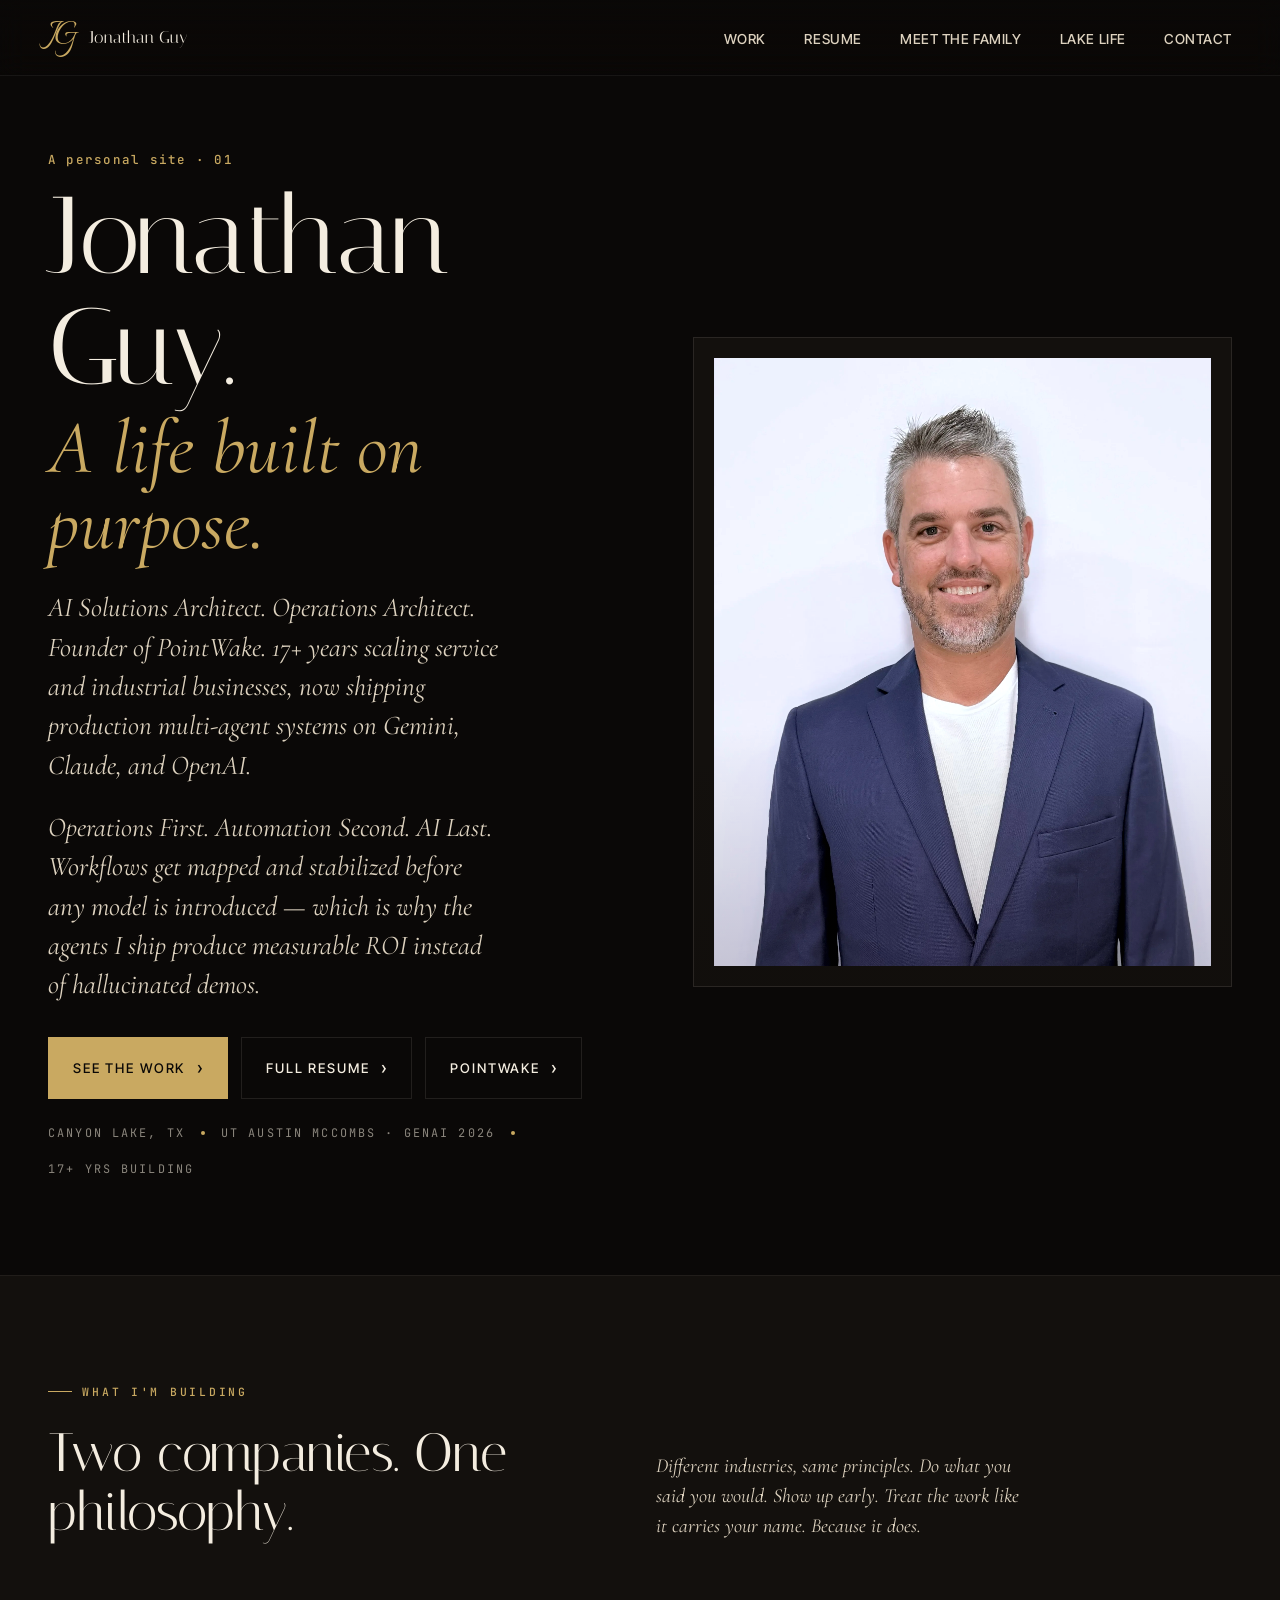
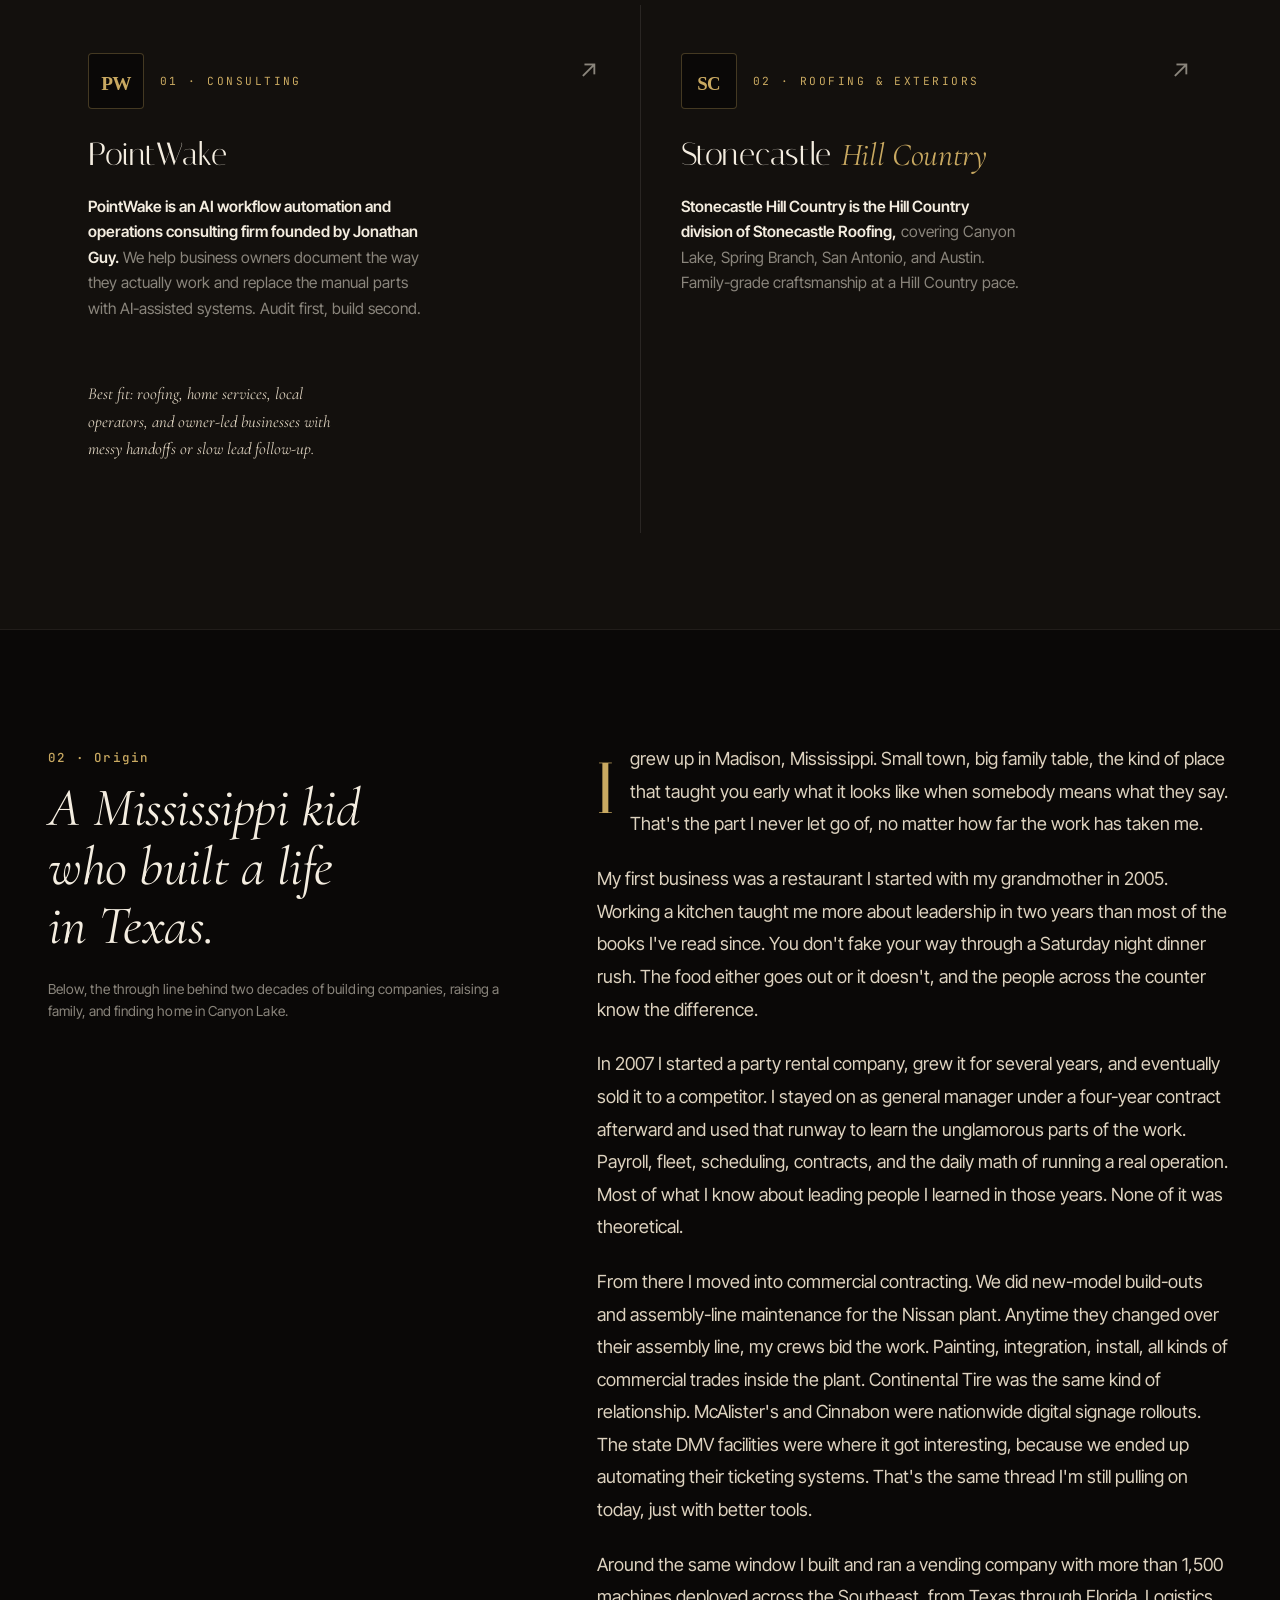
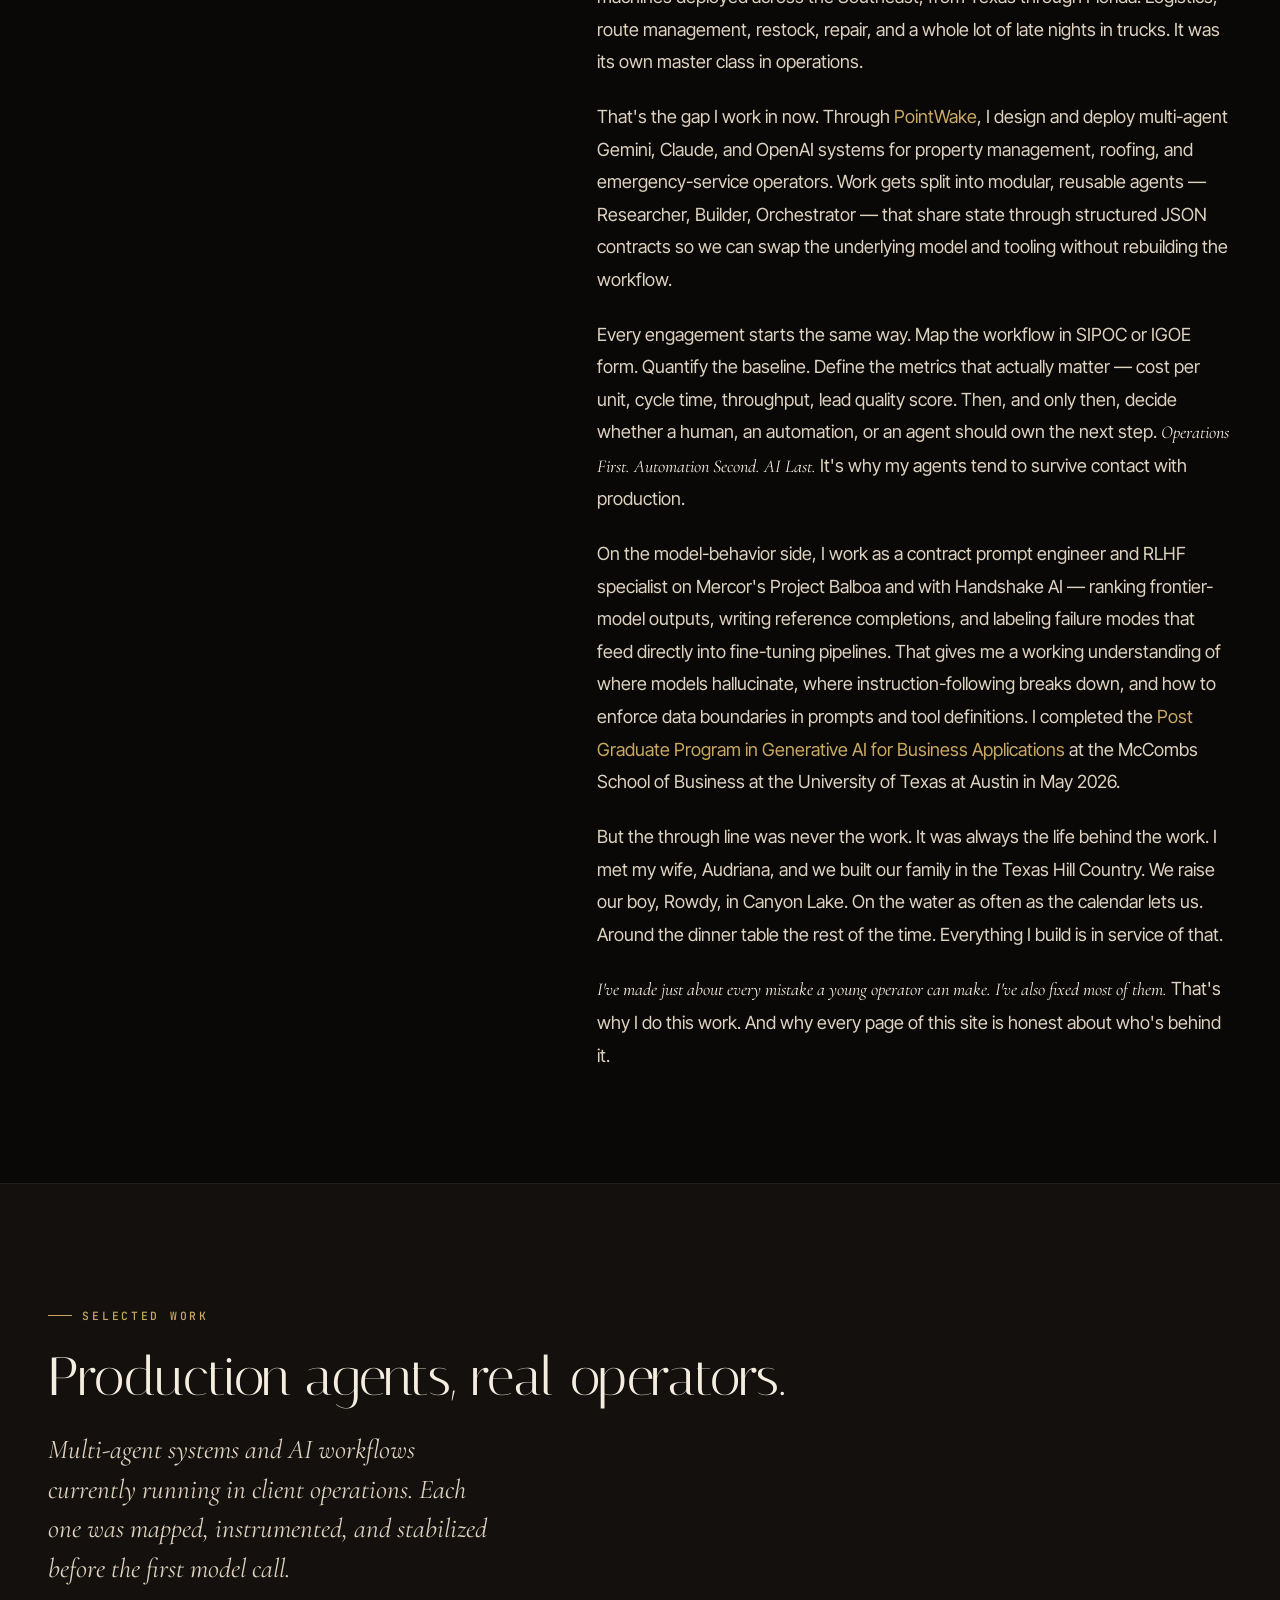
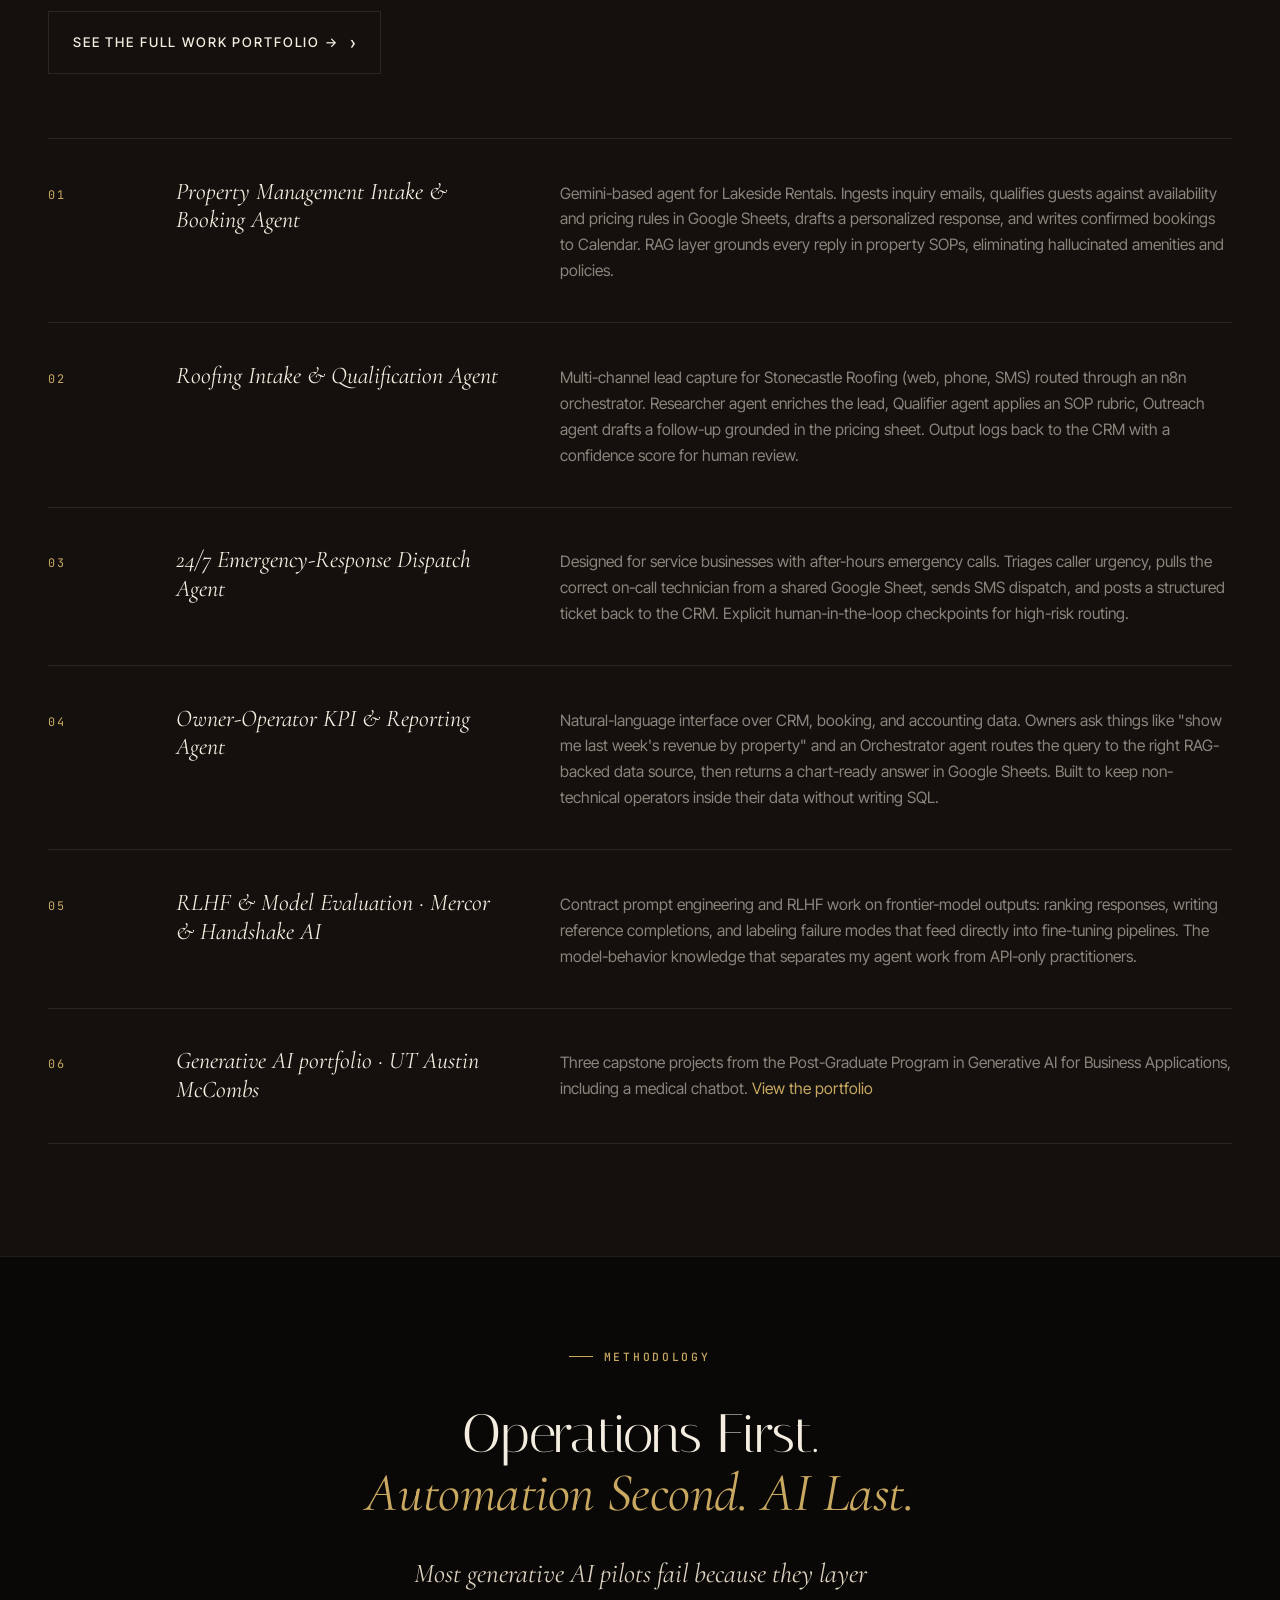
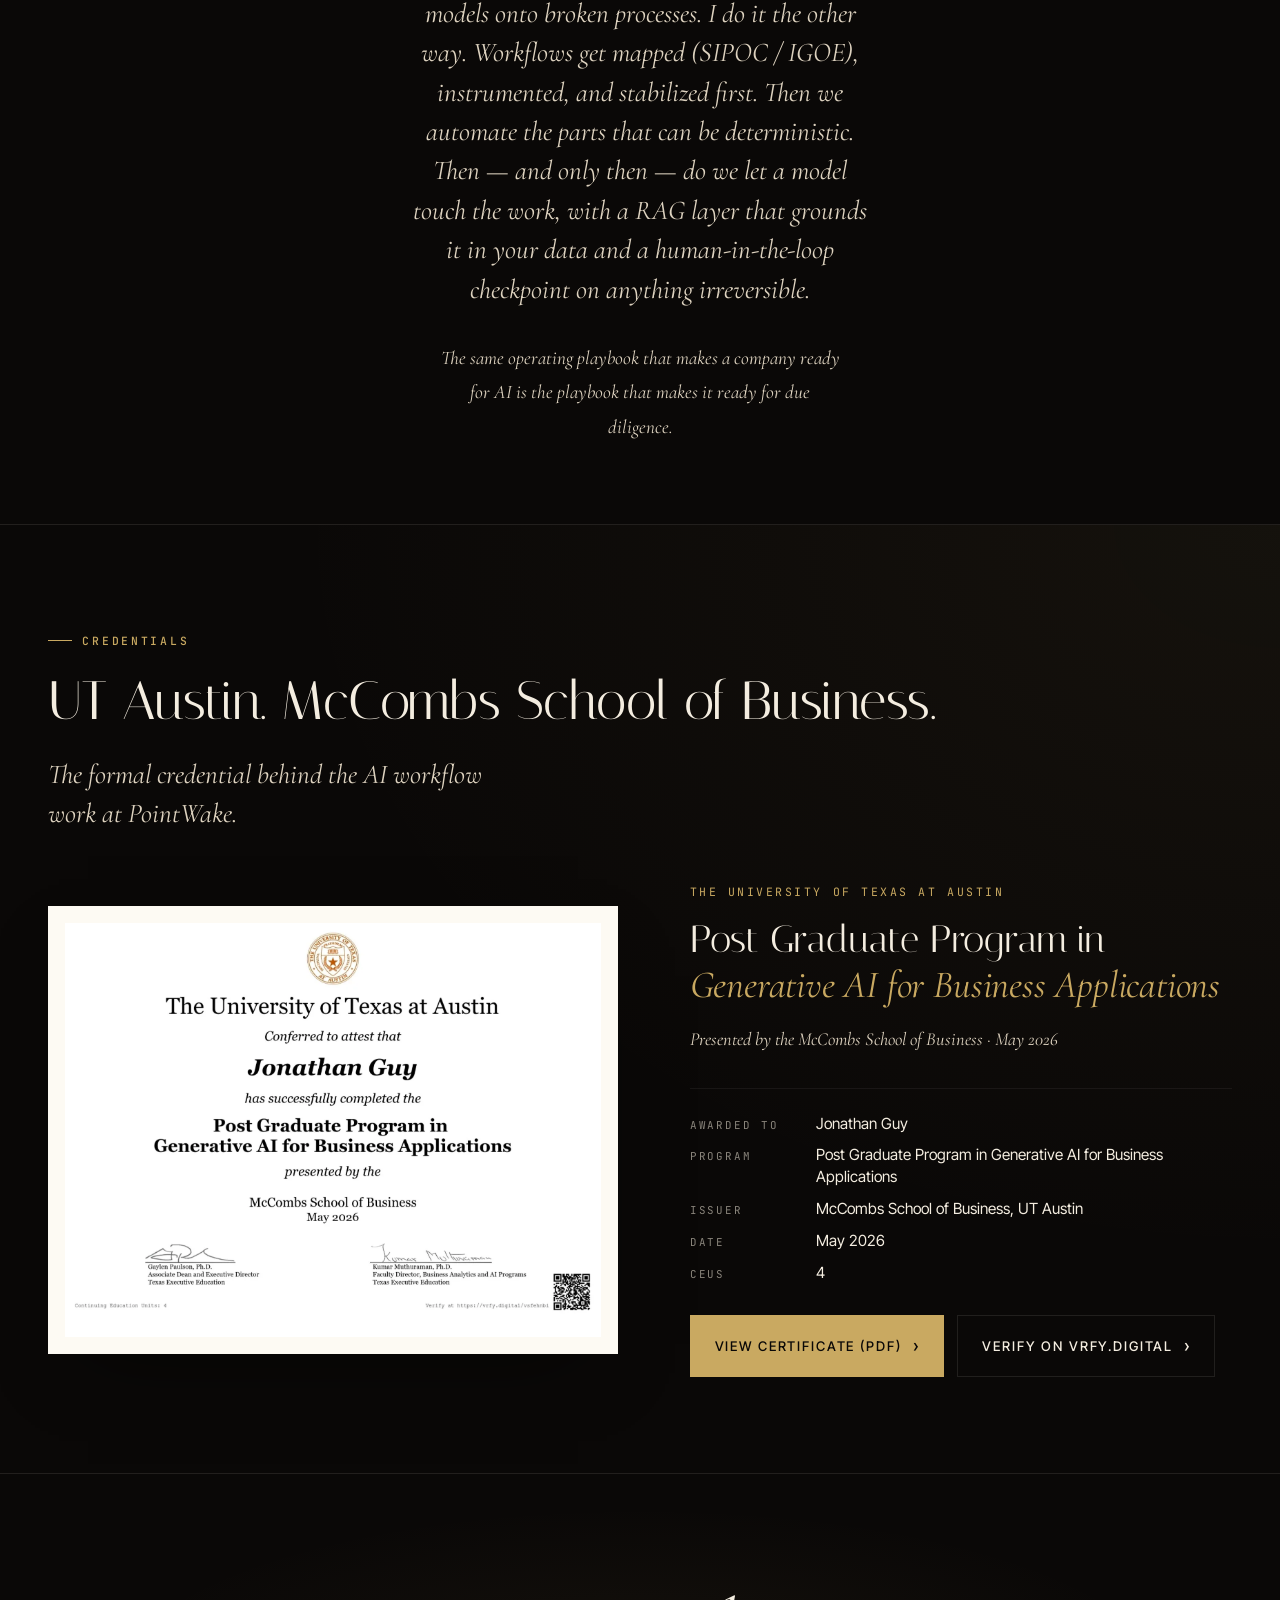
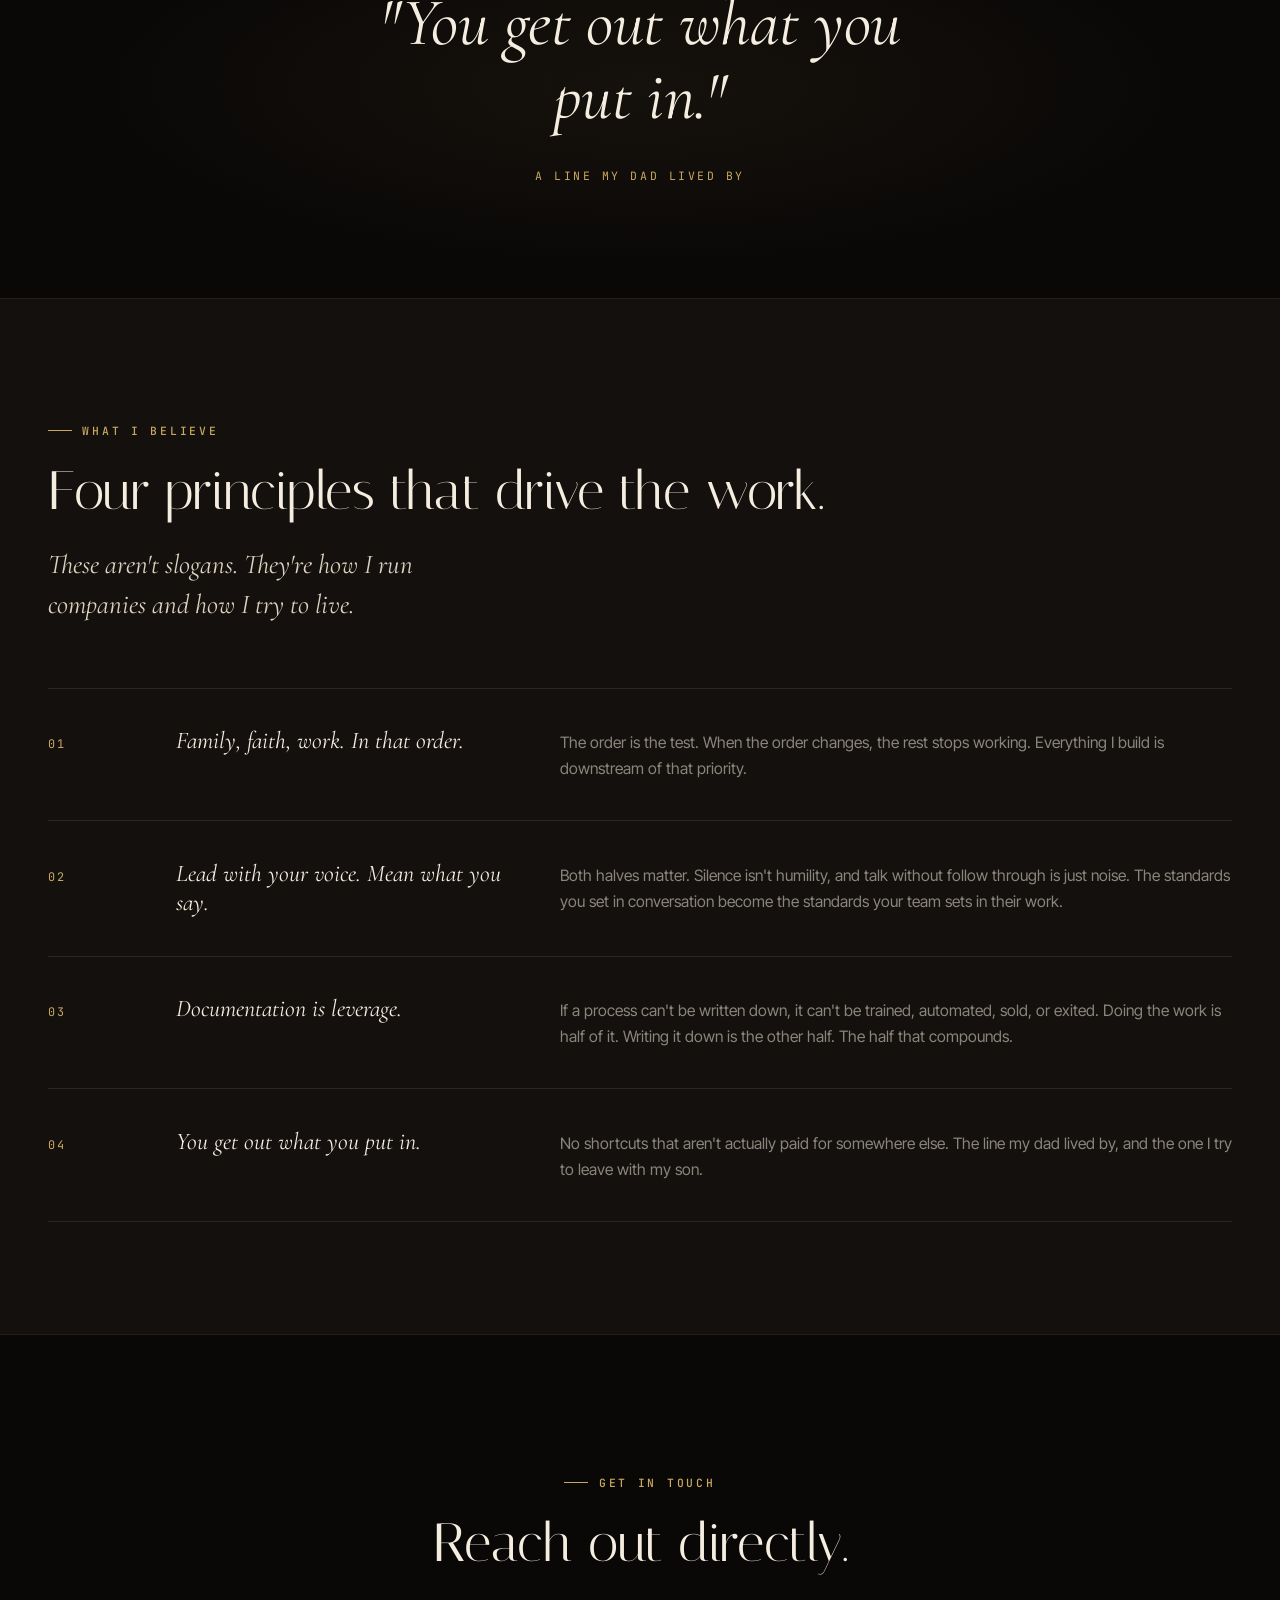
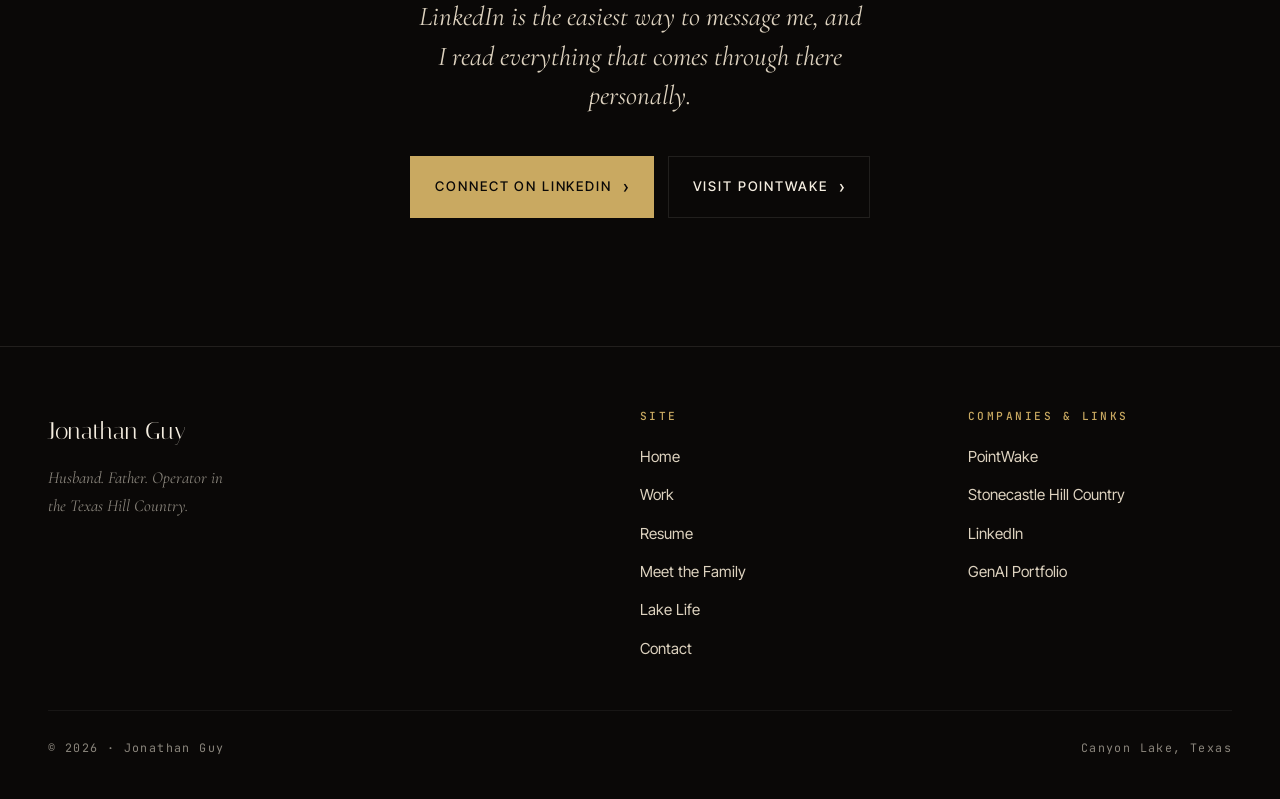
==== commit 10755023: "Update static personal-bio site" ====
--- a/index.html
+++ b/index.html
@@ -5,17 +5,19 @@
 <meta name="viewport" content="width=device-width, initial-scale=1.0" />
 <meta name="theme-color" content="#0a0807" />
 
-<title>Jonathan Guy — Operator. Builder. Texas Hill Country.</title>
-<meta name="description" content="The personal site of Brandon B. Jonathan Guy. Operator and AI Solutions Architect in the Texas Hill Country. Founder of PointWake Innovations. Hill Country lead at Stonecastle Roofing." />
-<meta name="keywords" content="Jonathan Guy, Brandon B. Jonathan Guy, PointWake Innovations, Stonecastle Roofing Hill Country, Canyon Lake Texas operator, AI Solutions Architect" />
-<meta name="author" content="Brandon B. Jonathan Guy" />
-<meta name="robots" content="index, follow, max-image-preview:large" />
+<title>Jonathan Guy | AI Solutions Architect &amp; Operations Architect | Founder, PointWake | Canyon Lake, TX</title>
+<meta name="description" content="Jonathan Guy is an AI Solutions Architect and Operations Architect with 17+ years scaling service and industrial businesses. Founder of PointWake. Builds production multi-agent systems on Gemini, Claude, and OpenAI. Post-Graduate in Generative AI from UT Austin McCombs. Canyon Lake, Texas." />
+<meta name="keywords" content="Jonathan Guy, AI Solutions Architect, Operations Architect, multi-agent systems, Gemini agents, Claude agents, RAG, prompt engineering, RLHF, AI governance, PointWake, Stonecastle Roofing Hill Country, Canyon Lake Texas, generative AI for business, McCombs UT Austin generative AI, n8n, Salesforce, GoHighLevel, Texas Hill Country operator" />
+<meta name="author" content="Jonathan Guy" />
+<meta name="robots" content="index, follow, max-image-preview:large, max-snippet:-1, max-video-preview:-1" />
 <link rel="canonical" href="https://thejonathanguy.com/" />
+
+<!-- Search Engine Verification: thejonathanguy.com is verified in Google Search Console via DNS (sc-domain property). Bing verification will be added when Bing Webmaster Tools is set up. -->
 
 <meta property="og:type" content="website" />
 <meta property="og:site_name" content="TheJonathanGuy.com" />
-<meta property="og:title" content="Jonathan Guy — Operator. Builder. Texas Hill Country." />
-<meta property="og:description" content="The personal site of Brandon B. Jonathan Guy. Founder of PointWake Innovations. Husband, father, and operator in the Texas Hill Country." />
+<meta property="og:title" content="Jonathan Guy. AI Solutions Architect. Operations Architect. Texas Hill Country." />
+<meta property="og:description" content="Founder of PointWake. Builds production multi-agent AI systems for service and industrial operators. 17+ years scaling businesses. Canyon Lake, TX." />
 <meta property="og:url" content="https://thejonathanguy.com/" />
 <meta property="og:image" content="https://thejonathanguy.com/images/img_9665.jpg" />
 <meta property="og:image:width" content="1959" />
@@ -23,63 +25,250 @@
 <meta property="og:locale" content="en_US" />
 
 <meta name="twitter:card" content="summary_large_image" />
-<meta name="twitter:title" content="Jonathan Guy — Operator. Builder. Texas Hill Country." />
-<meta name="twitter:description" content="Husband, father, operator. Founder of PointWake Innovations." />
+<meta name="twitter:title" content="Jonathan Guy. AI Solutions Architect. Operations Architect. Texas Hill Country." />
+<meta name="twitter:description" content="Founder of PointWake. Builds production multi-agent AI systems for service and industrial operators." />
 <meta name="twitter:image" content="https://thejonathanguy.com/images/img_9665.jpg" />
 
+<!-- Performance: preconnect + font display swap -->
 <link rel="preconnect" href="https://fonts.googleapis.com" />
 <link rel="preconnect" href="https://fonts.gstatic.com" crossorigin />
-<link rel="stylesheet" href="https://fonts.googleapis.com/css2?family=Fraunces:ital,opsz,wght@0,9..144,400..600;1,9..144,400..500&family=Inter+Tight:wght@400;500;600&family=JetBrains+Mono:wght@400;500&display=swap" />
+<link rel="preconnect" href="https://www.googletagmanager.com" />
+<link rel="stylesheet" href="https://fonts.googleapis.com/css2?family=Italiana&family=Italianno&family=Cormorant+Garamond:ital,wght@0,400;0,500;0,600;1,400;1,500&family=Inter+Tight:wght@400;500;600&family=JetBrains+Mono:wght@400;500&display=swap" />
+
+<!-- Preload hero portrait for faster LCP -->
+<link rel="preload" as="image" href="/images/img_9665.webp" type="image/webp" fetchpriority="high" />
+
 <link rel="stylesheet" href="/style.css" />
 <link rel="icon" type="image/svg+xml" href="/favicon.svg" />
 
+<!-- ============================================================
+     STRUCTURED DATA (JSON-LD)
+     Person + Organization + ProfessionalService + WebSite
+     for entity disambiguation, knowledge graph, and LLM ingestion
+     ============================================================ -->
 <script type="application/ld+json">
 {
   "@context": "https://schema.org",
   "@type": "Person",
   "@id": "https://thejonathanguy.com/#person",
-  "name": "Brandon B. Jonathan Guy",
-  "alternateName": "Jonathan Guy",
-  "givenName": "Brandon",
-  "additionalName": "B.",
+  "name": "Jonathan Guy",
+  "givenName": "Jonathan",
   "familyName": "Guy",
-  "jobTitle": "Founder, PointWake Innovations",
+  "jobTitle": "AI Solutions Architect and Operations Architect",
+  "description": "Operations Architect and AI Solutions Builder with 17+ years scaling service and industrial businesses, now translating that operational fluency into production Gemini, Claude, and OpenAI multi-agent systems. Founder of PointWake. Hill Country lead at Stonecastle Roofing. Methodology: Operations First. Automation Second. AI Last. Post-Graduate in Generative AI for Business Applications from the University of Texas at Austin, McCombs School of Business.",
+  "hasOccupation": [
+    {
+      "@type": "Occupation",
+      "name": "AI Solutions Architect",
+      "occupationLocation": { "@type": "City", "name": "Canyon Lake, TX" },
+      "skills": "Multi-agent orchestration, Retrieval-Augmented Generation, prompt engineering, RLHF, function calling, hallucination mitigation, model evaluation, Gemini, Claude, OpenAI, Google Workspace APIs, n8n, Salesforce, GoHighLevel, Python, SQL, REST API integration"
+    },
+    {
+      "@type": "Occupation",
+      "name": "Operations Architect",
+      "occupationLocation": { "@type": "City", "name": "Canyon Lake, TX" },
+      "skills": "Business process modeling (SIPOC, IGOE), SOP authoring, stakeholder discovery, requirements elicitation, ROI modeling, baseline performance quantification, standardized metric design, P&L management, vendor coordination, acquisition and exit strategy"
+    }
+  ],
   "url": "https://thejonathanguy.com/",
   "image": "https://thejonathanguy.com/images/img_9665.jpg",
-  "email": "jonathan@pointwake.com",
+  "address": {
+    "@type": "PostalAddress",
+    "addressLocality": "Canyon Lake",
+    "addressRegion": "TX",
+    "postalCode": "78133",
+    "addressCountry": "US"
+  },
+  "homeLocation": {
+    "@type": "Place",
+    "name": "Canyon Lake, Texas",
+    "address": {
+      "@type": "PostalAddress",
+      "addressLocality": "Canyon Lake",
+      "addressRegion": "TX",
+      "addressCountry": "US"
+    }
+  },
+  "alumniOf": [
+    {
+      "@type": "CollegeOrUniversity",
+      "name": "University of Texas at Austin, McCombs School of Business",
+      "sameAs": "https://www.mccombs.utexas.edu/",
+      "description": "Post Graduate Program in Generative AI for Business Applications (completed May 2026)"
+    },
+    {
+      "@type": "EducationalOrganization",
+      "name": "Madison Central High School",
+      "address": { "@type": "PostalAddress", "addressLocality": "Madison", "addressRegion": "MS", "addressCountry": "US" }
+    }
+  ],
+  "hasCredential": {
+    "@type": "EducationalOccupationalCredential",
+    "name": "Post Graduate Program in Generative AI for Business Applications",
+    "credentialCategory": "Postgraduate Certificate",
+    "recognizedBy": {
+      "@type": "CollegeOrUniversity",
+      "name": "University of Texas at Austin, McCombs School of Business"
+    },
+    "validIn": { "@type": "Country", "name": "United States" },
+    "url": "https://thejonathanguy.com/credentials/jonathan-guy-ut-austin-mccombs-genai-2026.pdf",
+    "dateCreated": "2026-05",
+    "identifier": "vsfehnbi"
+  },
+  "worksFor": [
+    { "@id": "https://pointwake.com/#org" },
+    { "@id": "https://stonecastlehillcountry.com/#org" }
+  ],
+  "founder": [
+    { "@id": "https://pointwake.com/#org" }
+  ],
+  "knowsAbout": [
+    "AI Solutions Architecture",
+    "Multi-agent orchestration",
+    "Researcher Builder Orchestrator pattern",
+    "Retrieval-Augmented Generation (RAG)",
+    "Prompt engineering",
+    "Reinforcement Learning from Human Feedback (RLHF)",
+    "Tool use and function calling",
+    "Hallucination mitigation",
+    "Model evaluation",
+    "AI governance and deployment frameworks",
+    "Data boundary enforcement",
+    "Responsible-AI policy",
+    "Google Gemini",
+    "Anthropic Claude",
+    "OpenAI",
+    "Google Workspace APIs (Gmail, Drive, Sheets, Calendar)",
+    "Vertex AI concepts",
+    "n8n workflow automation",
+    "GoHighLevel",
+    "Salesforce",
+    "Python",
+    "SQL",
+    "REST API integration",
+    "JSON schema design",
+    "AWS Cloud fundamentals",
+    "Business Process Modeling (SIPOC, IGOE)",
+    "SOP authoring",
+    "Baseline performance quantification",
+    "Standardized metric design (cost-per-unit, throughput, cycle time)",
+    "ROI modeling",
+    "P&L management",
+    "Acquisition and exit strategy",
+    "Government and public-sector operations",
+    "Commercial contracting",
+    "Generative AI for business"
+  ],
+  "sameAs": [
+    "https://www.linkedin.com/in/jonathan-guy-",
+    "https://www.mygreatlearning.com/eportfolio/jonathan-guy",
+    "https://pointwake.com/",
+    "https://stonecastlehillcountry.com/"
+  ],
+  "slogan": "You get out what you put in."
+}
+</script>
+
+<script type="application/ld+json">
+{
+  "@context": "https://schema.org",
+  "@type": "Organization",
+  "@id": "https://pointwake.com/#org",
+  "name": "PointWake",
+  "url": "https://pointwake.com/",
+  "description": "PointWake Innovations is an AI solutions and operations consulting firm. PointWake designs and deploys multi-agent Gemini, Claude, and OpenAI systems for property management, roofing, and emergency-service operators. Methodology: Operations First. Automation Second. AI Last. Workflows are stabilized, mapped (SIPOC / IGOE), and instrumented before any model is introduced.",
+  "founder": { "@id": "https://thejonathanguy.com/#person" },
+  "foundingDate": "2025",
+  "areaServed": [
+    { "@type": "AdministrativeArea", "name": "Texas" },
+    { "@type": "Country", "name": "United States" }
+  ],
   "address": {
     "@type": "PostalAddress",
     "addressLocality": "Canyon Lake",
     "addressRegion": "TX",
     "addressCountry": "US"
   },
-  "alumniOf": [
-    { "@type": "CollegeOrUniversity", "name": "University of Texas at Austin — McCombs School of Business" },
-    { "@type": "EducationalOrganization", "name": "Madison Central High School", "address": { "@type": "PostalAddress", "addressLocality": "Madison", "addressRegion": "MS" } }
-  ],
-  "worksFor": [
-    { "@type": "Organization", "name": "PointWake Innovations", "url": "https://pointwake.com/" },
-    { "@type": "Organization", "name": "Stonecastle Roofing — Hill Country", "url": "https://stonecastlehillcountry.com/" }
-  ],
   "sameAs": [
-    "https://www.linkedin.com/in/jonathan-guy",
-    "https://pointwake.com/",
-    "https://stonecastlehillcountry.com/"
-  ],
-  "slogan": "You get out what you put in."
+    "https://thejonathanguy.com/"
+  ]
 }
 </script>
+
+<script type="application/ld+json">
+{
+  "@context": "https://schema.org",
+  "@type": "Organization",
+  "@id": "https://stonecastlehillcountry.com/#org",
+  "name": "Stonecastle Roofing Hill Country",
+  "alternateName": "Stonecastle Hill Country",
+  "url": "https://stonecastlehillcountry.com/",
+  "description": "Stonecastle Roofing Hill Country is the Hill Country division of Stonecastle Roofing, providing roofing and exterior work across Canyon Lake, Spring Branch, San Antonio, and Austin, Texas.",
+  "areaServed": [
+    { "@type": "City", "name": "Canyon Lake, TX" },
+    { "@type": "City", "name": "Spring Branch, TX" },
+    { "@type": "City", "name": "San Antonio, TX" },
+    { "@type": "City", "name": "Austin, TX" }
+  ]
+}
+</script>
+
+<script type="application/ld+json">
+{
+  "@context": "https://schema.org",
+  "@type": "ProfessionalService",
+  "@id": "https://thejonathanguy.com/#service",
+  "name": "Jonathan Guy and PointWake",
+  "description": "AI Solutions Architecture and Operations Consulting. Multi-agent system design, RAG implementation, AI governance, workflow mapping, and process transformation for service and industrial operators.",
+  "url": "https://thejonathanguy.com/",
+  "image": "https://thejonathanguy.com/images/img_9665.jpg",
+  "telephone": "+1-830-500-1244",
+  "priceRange": "$$$",
+  "address": {
+    "@type": "PostalAddress",
+    "addressLocality": "Canyon Lake",
+    "addressRegion": "TX",
+    "addressCountry": "US"
+  },
+  "geo": {
+    "@type": "GeoCoordinates",
+    "latitude": "29.8772",
+    "longitude": "-98.2614"
+  },
+  "areaServed": [
+    { "@type": "City", "name": "Canyon Lake, TX" },
+    { "@type": "City", "name": "San Antonio, TX" },
+    { "@type": "City", "name": "Austin, TX" },
+    { "@type": "AdministrativeArea", "name": "Texas" },
+    { "@type": "Country", "name": "United States" }
+  ],
+  "founder": { "@id": "https://thejonathanguy.com/#person" }
+}
+</script>
+
 <script type="application/ld+json">
 {
   "@context": "https://schema.org",
   "@type": "WebSite",
+  "@id": "https://thejonathanguy.com/#website",
   "url": "https://thejonathanguy.com/",
   "name": "TheJonathanGuy.com",
-  "description": "Personal site of Jonathan Guy. Operator and AI Solutions Architect in the Texas Hill Country.",
+  "description": "Personal site of Jonathan Guy. Operator, builder, and founder of PointWake in the Texas Hill Country.",
   "inLanguage": "en-US",
   "publisher": { "@id": "https://thejonathanguy.com/#person" }
 }
 </script>
+
+<!-- Google Analytics 4 (gtag.js) — paste GA4 measurement ID below to activate. Until activated, no analytics requests fire. -->
+<!--
+<script async src="https://www.googletagmanager.com/gtag/js?id=G-XXXXXXXXXX"></script>
+<script>
+  window.dataLayer = window.dataLayer || [];
+  function gtag(){dataLayer.push(arguments);}
+  gtag('js', new Date());
+  gtag('config', 'G-XXXXXXXXXX', { 'anonymize_ip': true });
+</script>
+-->
 </head>
 
 <body>
@@ -89,22 +278,26 @@
   <div class="container">
     <nav class="nav" aria-label="Primary">
       <a href="/" class="brand">
-        <span class="mark">JG</span>
-        <span>Jonathan Guy</span>
+        <span class="mark" aria-hidden="true">JG</span>
+        <span class="name">Jonathan Guy</span>
       </a>
       <ul class="nav-links">
+        <li><a href="/work.html">Work</a></li>
+        <li><a href="/resume.html">Resume</a></li>
         <li><a href="/family.html">Meet the Family</a></li>
         <li><a href="/lake-life.html">Lake Life</a></li>
         <li><a href="/contact.html">Contact</a></li>
       </ul>
       <button class="nav-toggle" aria-label="Open menu" aria-expanded="false" aria-controls="mobile-panel">
-        <svg width="18" height="14" viewBox="0 0 18 14" fill="none" stroke="currentColor" stroke-width="1.5"><path d="M0 1h18M0 7h18M0 13h12"/></svg>
+        <svg width="18" height="14" viewBox="0 0 18 14" fill="none" stroke="currentColor" stroke-width="1.5" aria-hidden="true"><path d="M0 1h18M0 7h18M0 13h12"/></svg>
       </button>
     </nav>
   </div>
   <div class="mobile-panel" id="mobile-panel">
     <ul>
       <li><a href="/">Home</a></li>
+      <li><a href="/work.html">Work</a></li>
+      <li><a href="/resume.html">Resume</a></li>
       <li><a href="/family.html">Meet the Family</a></li>
       <li><a href="/lake-life.html">Lake Life</a></li>
       <li><a href="/contact.html">Contact</a></li>
@@ -125,25 +318,32 @@
             <span class="ital">A life built on purpose.</span>
           </h1>
           <p class="lede">
-            Husband. Father. Operator in the Texas Hill Country.
-            I build companies, raise a family, and try to leave each one better than I found it.
+            AI Solutions Architect. Operations Architect. Founder of PointWake.
+            17+ years scaling service and industrial businesses, now shipping production multi-agent systems on Gemini, Claude, and OpenAI.
+          </p>
+          <p class="lede" style="margin-top: 1rem; color: var(--c-cream-soft); font-style: italic; font-family: 'Cormorant Garamond', Georgia, serif;">
+            Operations First. Automation Second. AI Last. Workflows get mapped and stabilized before any model is introduced &mdash; which is why the agents I ship produce measurable ROI instead of hallucinated demos.
           </p>
           <div class="btn-row" style="margin-top: 2rem;">
-            <a href="https://pointwake.com/" rel="noopener" class="btn btn-primary">Work with PointWake</a>
-            <a href="/family.html" class="btn btn-ghost">Meet the family</a>
+            <a href="/work.html" class="btn btn-primary">See the work</a>
+            <a href="/resume.html" class="btn btn-ghost">Full resume</a>
+            <a href="https://pointwake.com/" rel="noopener me" class="btn btn-ghost">PointWake</a>
           </div>
           <div class="hero-meta">
             <span>Canyon Lake, TX</span>
             <span class="dot" aria-hidden="true"></span>
-            <span>Est. 1984</span>
+            <span>UT Austin McCombs · GenAI 2026</span>
             <span class="dot" aria-hidden="true"></span>
-            <span>17 yrs building</span>
+            <span>17+ yrs building</span>
           </div>
         </div>
         <div class="hero-portrait reveal">
-          <img src="/images/img_9665.jpg"
-               alt="Jonathan Guy, founder of PointWake Innovations, photographed in Canyon Lake, Texas"
-               width="1959" height="2400" />
+          <picture>
+            <source srcset="/images/img_9665.webp" type="image/webp" />
+            <img src="/images/img_9665.jpg"
+                 alt="Jonathan Guy, founder of PointWake, photographed in Canyon Lake, Texas"
+                 width="1959" height="2400" loading="eager" fetchpriority="high" decoding="async" />
+          </picture>
         </div>
       </div>
     </div>
@@ -157,23 +357,33 @@
           <span class="eyebrow">What I'm building</span>
           <h2>Two companies. One philosophy.</h2>
         </div>
-        <p style="font-family: var(--f-display); font-style: italic; font-size: 1.2rem; color: var(--c-cream-soft); max-width: 42ch; line-height: 1.5; font-variation-settings: 'opsz' 36;">
-          Different industries, same principles: do what you said you would,
-          show up early, and treat the work like it carries your name. Because it does.
+        <p style="font-family: 'Cormorant Garamond', Georgia, serif; font-style: italic; font-size: 1.25rem; color: var(--c-cream-soft); max-width: 42ch; line-height: 1.5;">
+          Different industries, same principles. Do what you said you would. Show up early. Treat the work like it carries your name. Because it does.
         </p>
       </div>
 
       <div class="companies-grid reveal">
-        <a href="https://pointwake.com/" rel="noopener" class="company">
-          <span class="company-eyebrow">01 — Consulting</span>
-          <h3>PointWake Innovations</h3>
-          <p>AI-enabled workflow automation for service businesses, property managers, and industrial operators. Audit-first, build-second. This is what I do most days.</p>
+        <a href="https://pointwake.com/" rel="noopener me" class="company">
+          <div class="company-logo-row">
+            <span class="company-logo" aria-hidden="true">
+              <img src="/images/logo-pointwake.svg" alt="" width="56" height="56" loading="lazy" />
+            </span>
+            <span class="company-eyebrow">01 · Consulting</span>
+          </div>
+          <h3>PointWake</h3>
+          <p><strong>PointWake is an AI workflow automation and operations consulting firm founded by Jonathan Guy.</strong> We help business owners document the way they actually work and replace the manual parts with AI-assisted systems. Audit first, build second.</p>
+          <p style="margin-top: 1rem; font-family: 'Cormorant Garamond', Georgia, serif; font-style: italic; color: var(--c-cream-soft); font-size: 1.05rem;">Best fit: roofing, home services, local operators, and owner-led businesses with messy handoffs or slow lead follow-up.</p>
           <span class="company-arrow" aria-hidden="true">↗</span>
         </a>
-        <a href="https://stonecastlehillcountry.com/" rel="noopener" class="company">
-          <span class="company-eyebrow">02 — Roofing &amp; Exteriors</span>
-          <h3>Stonecastle <span style="font-style: italic; color: var(--c-gold);">Hill Country</span></h3>
-          <p>Roofing and exterior work across Canyon Lake, Spring Branch, San Antonio, and Austin. Family-grade craftsmanship at a Hill Country pace.</p>
+        <a href="https://stonecastlehillcountry.com/" rel="noopener me" class="company">
+          <div class="company-logo-row">
+            <span class="company-logo" aria-hidden="true">
+              <img src="/images/logo-stonecastle.svg" alt="" width="56" height="56" loading="lazy" />
+            </span>
+            <span class="company-eyebrow">02 · Roofing &amp; Exteriors</span>
+          </div>
+          <h3>Stonecastle <span class="serif-ital" style="color: var(--c-gold);">Hill Country</span></h3>
+          <p><strong>Stonecastle Hill Country is the Hill Country division of Stonecastle Roofing,</strong> covering Canyon Lake, Spring Branch, San Antonio, and Austin. Family-grade craftsmanship at a Hill Country pace.</p>
           <span class="company-arrow" aria-hidden="true">↗</span>
         </a>
       </div>
@@ -185,10 +395,10 @@
     <div class="container">
       <div class="story-grid">
         <aside class="story-aside reveal">
-          <div class="section-num">02 — Origin</div>
-          <h2 style="font-style: italic;">A Mississippi kid<br/>who built a life<br/>in Texas.</h2>
+          <div class="section-num">02 · Origin</div>
+          <h2 class="serif-ital">A Mississippi kid<br/>who built a life<br/>in Texas.</h2>
           <p class="caption" style="margin-top: 1.5rem;">
-            Below: the through-line behind 17 years of building companies, raising a family, and finding home in Canyon Lake.
+            Below, the through line behind two decades of building companies, raising a family, and finding home in Canyon Lake.
           </p>
         </aside>
         <div class="story-body reveal">
@@ -196,35 +406,178 @@
             I grew up in Madison, Mississippi. Small town, big family table, the kind of place that taught you early what it looks like when somebody means what they say. That's the part I never let go of, no matter how far the work has taken me.
           </p>
           <p>
-            I built my first company in my mid-twenties — a party-rental business I grew three-hundred percent in three years and sold to a competitor. I stayed on as general manager for four years afterward and used that runway to learn the unglamorous parts: payroll, fleet, scheduling, contracts, and the daily math of running a real operation. Most of what I know about leading people, I learned in those years. None of it was theoretical.
-          </p>
-          <p>
-            From there I kept building. A digital-signage and integration practice that put me in front of an unusual mix of clients — Nissan North America, Continental Tire, McAlister's, Cinnabon, and several state DMV facilities. A delivery operation that ran a thousand-plus jobs without a safety incident. A repair-and-training school that certified more than a hundred technicians. By the time I got to my last decade, I'd seen enough operations from the inside to recognize the same problem in every one of them: the people doing the work always knew more than the systems supposed to support them.
-          </p>
-          <p>
-            That's the gap I work in now. Through <a href="https://pointwake.com/" rel="noopener">PointWake Innovations</a>, I help service businesses and industrial operators document the way they actually work and replace the manual parts with AI-assisted systems. I went back to school in 2026 and finished the Post-Graduate Program in Generative AI for Business at the McCombs School of Business at the University of Texas at Austin — formalizing what I'd already been building in the field for several years, including a year with Mercor's Project Balboa as a contract AI training data specialist.
-          </p>
-          <p>
-            But the through-line was never the work. It was always the life behind the work. I met my wife, Audriana, and we built our family in the Texas Hill Country. We raise our boy in Canyon Lake — on the water as often as the calendar lets us, in the truck on weekends, surrounded by the people who matter. Everything I build is in service of that.
-          </p>
-          <p>
-            <em>I've made just about every mistake a young operator can make. I've also fixed most of them.</em> That's why I do this work — and why every page of this site is honest about who's behind it.
+            My first business was a restaurant I started with my grandmother in 2005. Working a kitchen taught me more about leadership in two years than most of the books I've read since. You don't fake your way through a Saturday night dinner rush. The food either goes out or it doesn't, and the people across the counter know the difference.
+          </p>
+          <p>
+            In 2007 I started a party rental company, grew it for several years, and eventually sold it to a competitor. I stayed on as general manager under a four-year contract afterward and used that runway to learn the unglamorous parts of the work. Payroll, fleet, scheduling, contracts, and the daily math of running a real operation. Most of what I know about leading people I learned in those years. None of it was theoretical.
+          </p>
+          <p>
+            From there I moved into commercial contracting. We did new-model build-outs and assembly-line maintenance for the Nissan plant. Anytime they changed over their assembly line, my crews bid the work. Painting, integration, install, all kinds of commercial trades inside the plant. Continental Tire was the same kind of relationship. McAlister's and Cinnabon were nationwide digital signage rollouts. The state DMV facilities were where it got interesting, because we ended up automating their ticketing systems. That's the same thread I'm still pulling on today, just with better tools.
+          </p>
+          <p>
+            Around the same window I built and ran a vending company with more than 1,500 machines deployed across the Southeast, from Texas through Florida. Logistics, route management, restock, repair, and a whole lot of late nights in trucks. It was its own master class in operations.
+          </p>
+          <p>
+            That's the gap I work in now. Through <a href="https://pointwake.com/" rel="noopener me">PointWake</a>, I design and deploy multi-agent Gemini, Claude, and OpenAI systems for property management, roofing, and emergency-service operators. Work gets split into modular, reusable agents &mdash; Researcher, Builder, Orchestrator &mdash; that share state through structured JSON contracts so we can swap the underlying model and tooling without rebuilding the workflow.
+          </p>
+          <p>
+            Every engagement starts the same way. Map the workflow in SIPOC or IGOE form. Quantify the baseline. Define the metrics that actually matter &mdash; cost per unit, cycle time, throughput, lead quality score. Then, and only then, decide whether a human, an automation, or an agent should own the next step. <em>Operations First. Automation Second. AI Last.</em> It's why my agents tend to survive contact with production.
+          </p>
+          <p>
+            On the model-behavior side, I work as a contract prompt engineer and RLHF specialist on Mercor's Project Balboa and with Handshake AI &mdash; ranking frontier-model outputs, writing reference completions, and labeling failure modes that feed directly into fine-tuning pipelines. That gives me a working understanding of where models hallucinate, where instruction-following breaks down, and how to enforce data boundaries in prompts and tool definitions. I completed the <a href="#credentials">Post Graduate Program in Generative AI for Business Applications</a> at the McCombs School of Business at the University of Texas at Austin in May 2026.
+          </p>
+          <p>
+            But the through line was never the work. It was always the life behind the work. I met my wife, Audriana, and we built our family in the Texas Hill Country. We raise our boy, Rowdy, in Canyon Lake. On the water as often as the calendar lets us. Around the dinner table the rest of the time. Everything I build is in service of that.
+          </p>
+          <p>
+            <em>I've made just about every mistake a young operator can make. I've also fixed most of them.</em> That's why I do this work. And why every page of this site is honest about who's behind it.
           </p>
         </div>
       </div>
     </div>
+  </section>
+
+  <!-- PROOF OF CONCEPT -->
+  <section class="beliefs" id="work">
+    <div class="container">
+      <div class="reveal">
+        <span class="eyebrow">Selected work</span>
+        <h2>Production agents, real operators.</h2>
+        <p class="lede" style="margin-top: 1.5rem;">
+          Multi-agent systems and AI workflows currently running in client operations. Each one was mapped, instrumented, and stabilized before the first model call.
+        </p>
+        <p style="margin-top: 1rem;">
+          <a href="/work.html" class="btn btn-ghost">See the full work portfolio →</a>
+        </p>
+      </div>
+
+      <div class="beliefs-grid reveal">
+        <article class="belief">
+          <div class="belief-num">01</div>
+          <div class="belief-title">Property Management Intake &amp; Booking Agent</div>
+          <div class="belief-detail">Gemini-based agent for Lakeside Rentals. Ingests inquiry emails, qualifies guests against availability and pricing rules in Google Sheets, drafts a personalized response, and writes confirmed bookings to Calendar. RAG layer grounds every reply in property SOPs, eliminating hallucinated amenities and policies.</div>
+        </article>
+        <article class="belief">
+          <div class="belief-num">02</div>
+          <div class="belief-title">Roofing Intake &amp; Qualification Agent</div>
+          <div class="belief-detail">Multi-channel lead capture for Stonecastle Roofing (web, phone, SMS) routed through an n8n orchestrator. Researcher agent enriches the lead, Qualifier agent applies an SOP rubric, Outreach agent drafts a follow-up grounded in the pricing sheet. Output logs back to the CRM with a confidence score for human review.</div>
+        </article>
+        <article class="belief">
+          <div class="belief-num">03</div>
+          <div class="belief-title">24/7 Emergency-Response Dispatch Agent</div>
+          <div class="belief-detail">Designed for service businesses with after-hours emergency calls. Triages caller urgency, pulls the correct on-call technician from a shared Google Sheet, sends SMS dispatch, and posts a structured ticket back to the CRM. Explicit human-in-the-loop checkpoints for high-risk routing.</div>
+        </article>
+        <article class="belief">
+          <div class="belief-num">04</div>
+          <div class="belief-title">Owner-Operator KPI &amp; Reporting Agent</div>
+          <div class="belief-detail">Natural-language interface over CRM, booking, and accounting data. Owners ask things like "show me last week's revenue by property" and an Orchestrator agent routes the query to the right RAG-backed data source, then returns a chart-ready answer in Google Sheets. Built to keep non-technical operators inside their data without writing SQL.</div>
+        </article>
+        <article class="belief">
+          <div class="belief-num">05</div>
+          <div class="belief-title">RLHF &amp; Model Evaluation · Mercor &amp; Handshake AI</div>
+          <div class="belief-detail">Contract prompt engineering and RLHF work on frontier-model outputs: ranking responses, writing reference completions, and labeling failure modes that feed directly into fine-tuning pipelines. The model-behavior knowledge that separates my agent work from API-only practitioners.</div>
+        </article>
+        <article class="belief">
+          <div class="belief-num">06</div>
+          <div class="belief-title">Generative AI portfolio · UT Austin McCombs</div>
+          <div class="belief-detail">Three capstone projects from the Post-Graduate Program in Generative AI for Business Applications, including a medical chatbot. <a href="https://www.mygreatlearning.com/eportfolio/jonathan-guy" rel="noopener me">View the portfolio</a></div>
+        </article>
+      </div>
+    </div>
+  </section>
+
+  <!-- METHODOLOGY -->
+  <section class="section" style="background: var(--c-bg-deep, #0a0807); padding: 5rem 0;">
+    <div class="container-narrow reveal" style="text-align: center;">
+      <span class="eyebrow" style="justify-content: center;">Methodology</span>
+      <h2 style="margin: 1rem 0 2rem;">
+        Operations First.
+        <span class="serif-ital" style="color: var(--c-gold); display: block;">Automation Second. AI Last.</span>
+      </h2>
+      <p class="lede" style="margin: 0 auto 2rem;">
+        Most generative AI pilots fail because they layer models onto broken processes. I do it the other way. Workflows get mapped (SIPOC / IGOE), instrumented, and stabilized first. Then we automate the parts that can be deterministic. Then &mdash; and only then &mdash; do we let a model touch the work, with a RAG layer that grounds it in your data and a human-in-the-loop checkpoint on anything irreversible.
+      </p>
+      <p style="font-family: 'Cormorant Garamond', Georgia, serif; font-style: italic; font-size: 1.2rem; color: var(--c-cream-soft); max-width: 50ch; margin: 0 auto;">
+        The same operating playbook that makes a company ready for AI is the playbook that makes it ready for due diligence.
+      </p>
+    </div>
+  </section>
+
+  <!-- CREDENTIALS -->
+  <section class="credentials" id="credentials">
+    <div class="container">
+      <div class="reveal" style="margin-bottom: 3rem;">
+        <span class="eyebrow">Credentials</span>
+        <h2>UT Austin. McCombs School of Business.</h2>
+        <p class="lede" style="margin-top: 1.5rem;">
+          The formal credential behind the AI workflow work at PointWake.
+        </p>
+      </div>
+
+      <div class="cert-grid reveal">
+        <a class="cert-card" href="/credentials/jonathan-guy-ut-austin-mccombs-genai-2026.pdf" rel="noopener" aria-label="View the certificate as PDF">
+          <picture>
+            <source srcset="/credentials/ut-mccombs-cert.webp" type="image/webp" />
+            <img src="/credentials/ut-mccombs-cert.jpg"
+                 alt="Certificate from The University of Texas at Austin, McCombs School of Business, conferring the Post Graduate Program in Generative AI for Business Applications to Jonathan Guy, May 2026"
+                 width="1553" height="1200" loading="lazy" decoding="async" />
+          </picture>
+        </a>
+        <div class="cert-detail">
+          <div class="cert-issuer">The University of Texas at Austin</div>
+          <h3 class="cert-title">Post Graduate Program in <span class="serif-ital" style="color: var(--c-gold);">Generative AI for Business Applications</span></h3>
+          <p class="cert-presented">Presented by the McCombs School of Business · May 2026</p>
+          <ul class="cert-meta">
+            <li><span class="cert-label">Awarded to</span><span class="cert-value">Jonathan Guy</span></li>
+            <li><span class="cert-label">Program</span><span class="cert-value">Post Graduate Program in Generative AI for Business Applications</span></li>
+            <li><span class="cert-label">Issuer</span><span class="cert-value">McCombs School of Business, UT Austin</span></li>
+            <li><span class="cert-label">Date</span><span class="cert-value">May 2026</span></li>
+            <li><span class="cert-label">CEUs</span><span class="cert-value">4</span></li>
+          </ul>
+          <div class="btn-row" style="margin-top: 2rem;">
+            <a href="/credentials/jonathan-guy-ut-austin-mccombs-genai-2026.pdf" rel="noopener" class="btn btn-primary">View certificate (PDF)</a>
+            <a href="https://vrfy.digital/vsfehnbi" rel="noopener" class="btn btn-ghost">Verify on vrfy.digital</a>
+          </div>
+        </div>
+      </div>
+    </div>
+
+    <script type="application/ld+json">
+    {
+      "@context": "https://schema.org",
+      "@type": "EducationalOccupationalCredential",
+      "name": "Post Graduate Program in Generative AI for Business Applications",
+      "credentialCategory": "Post Graduate Certificate",
+      "educationalLevel": "Post Graduate",
+      "recognizedBy": {
+        "@type": "CollegeOrUniversity",
+        "name": "The University of Texas at Austin, McCombs School of Business",
+        "url": "https://www.mccombs.utexas.edu/"
+      },
+      "url": "https://thejonathanguy.com/credentials/jonathan-guy-ut-austin-mccombs-genai-2026.pdf",
+      "validIn": { "@type": "Country", "name": "US" },
+      "dateCreated": "2026-05",
+      "competencyRequired": [
+        "Generative AI for business",
+        "AI workflow automation",
+        "Prompt engineering",
+        "Large language model applications"
+      ],
+      "about": { "@id": "https://thejonathanguy.com/#person" }
+    }
+    </script>
   </section>
 
   <!-- TAGLINE PULL QUOTE -->
   <section class="pullquote reveal">
     <div class="container">
       <p class="pullquote-text">"You get out what you put in."</p>
-      <div class="pullquote-attr">— A line my dad lived by</div>
+      <div class="pullquote-attr">A line my dad lived by</div>
     </div>
   </section>
 
   <!-- BELIEFS -->
-  <section class="beliefs" id="beliefs">
+  <section class="beliefs" id="beliefs" style="border-top: none;">
     <div class="container">
       <div class="reveal">
         <span class="eyebrow">What I believe</span>
@@ -237,18 +590,18 @@
       <div class="beliefs-grid reveal">
         <article class="belief">
           <div class="belief-num">01</div>
-          <div class="belief-title">Family, faith, work — in that order.</div>
+          <div class="belief-title">Family, faith, work. In that order.</div>
           <div class="belief-detail">The order is the test. When the order changes, the rest stops working. Everything I build is downstream of that priority.</div>
         </article>
         <article class="belief">
           <div class="belief-num">02</div>
           <div class="belief-title">Lead with your voice. Mean what you say.</div>
-          <div class="belief-detail">Both halves matter. Silence isn't humility, and talk without follow-through is just noise. The standards you set in conversation become the standards your team sets in their work.</div>
+          <div class="belief-detail">Both halves matter. Silence isn't humility, and talk without follow through is just noise. The standards you set in conversation become the standards your team sets in their work.</div>
         </article>
         <article class="belief">
           <div class="belief-num">03</div>
           <div class="belief-title">Documentation is leverage.</div>
-          <div class="belief-detail">If a process can't be written down, it can't be trained, automated, sold, or exited. Doing the work is half of it. Writing it down is the other half — and the half that compounds.</div>
+          <div class="belief-detail">If a process can't be written down, it can't be trained, automated, sold, or exited. Doing the work is half of it. Writing it down is the other half. The half that compounds.</div>
         </article>
         <article class="belief">
           <div class="belief-num">04</div>
@@ -265,12 +618,11 @@
       <span class="eyebrow" style="justify-content: center;">Get in touch</span>
       <h2 style="margin-bottom: 1.5rem;">Reach out directly.</h2>
       <p class="lede" style="margin: 0 auto 2.5rem;">
-        Email me at <a href="mailto:jonathan@pointwake.com">jonathan@pointwake.com</a>.
-        I read everything personally — no SDR, no auto-replies.
+        LinkedIn is the easiest way to message me, and I read everything that comes through there personally.
       </p>
       <div class="btn-row" style="justify-content: center;">
-        <a href="https://pointwake.com/" rel="noopener" class="btn btn-primary">Work with PointWake</a>
-        <a href="https://www.linkedin.com/in/jonathan-guy" rel="noopener" class="btn btn-ghost">Connect on LinkedIn</a>
+        <a href="https://www.linkedin.com/in/jonathan-guy-" rel="noopener me" class="btn btn-primary">Connect on LinkedIn</a>
+        <a href="https://pointwake.com/" rel="noopener me" class="btn btn-ghost">Visit PointWake</a>
       </div>
     </div>
   </section>
@@ -288,23 +640,25 @@
         <h5>Site</h5>
         <ul>
           <li><a href="/">Home</a></li>
+          <li><a href="/work.html">Work</a></li>
+          <li><a href="/resume.html">Resume</a></li>
           <li><a href="/family.html">Meet the Family</a></li>
           <li><a href="/lake-life.html">Lake Life</a></li>
           <li><a href="/contact.html">Contact</a></li>
         </ul>
       </div>
       <div class="footer">
-        <h5>Companies</h5>
+        <h5>Companies &amp; Links</h5>
         <ul>
-          <li><a href="https://pointwake.com/" rel="noopener">PointWake Innovations</a></li>
-          <li><a href="https://stonecastlehillcountry.com/" rel="noopener">Stonecastle Hill Country</a></li>
-          <li><a href="https://www.linkedin.com/in/jonathan-guy" rel="noopener">LinkedIn</a></li>
-          <li><a href="mailto:jonathan@pointwake.com">jonathan@pointwake.com</a></li>
+          <li><a href="https://pointwake.com/" rel="noopener me">PointWake</a></li>
+          <li><a href="https://stonecastlehillcountry.com/" rel="noopener me">Stonecastle Hill Country</a></li>
+          <li><a href="https://www.linkedin.com/in/jonathan-guy-" rel="noopener me">LinkedIn</a></li>
+          <li><a href="https://www.mygreatlearning.com/eportfolio/jonathan-guy" rel="noopener me">GenAI Portfolio</a></li>
         </ul>
       </div>
     </div>
     <div class="footer-copy">
-      <span>© <span id="current-year">2026</span> · Brandon B. Jonathan Guy</span>
+      <span>© <span id="current-year">2026</span> · Jonathan Guy</span>
       <span>Canyon Lake, Texas</span>
     </div>
   </div>
--- a/style.css
+++ b/style.css
@@ -1,21 +1,21 @@
 /* ==========================================================================
    TheJonathanGuy.com
-   Editorial personal site — Brandon B. Jonathan Guy
-   Premium design system: warm black + champagne gold + cream
+   Editorial personal site, Brandon B. Jonathan Guy
+   Warm black, champagne gold, cream. Italiana serif, Italianno script.
    ========================================================================== */
 
 :root {
-  /* Color — warm editorial */
-  --c-bg:           #0a0807;     /* warm near-black */
-  --c-surface:      #13100d;     /* elevated panel */
-  --c-surface-2:    #1a1612;     /* second elevation */
-  --c-cream:        #f4ede0;     /* warm cream — primary text on dark */
-  --c-cream-soft:   #ddd2bf;     /* muted cream */
-  --c-cream-dim:    #8a857c;     /* dim text */
+  /* Color */
+  --c-bg:           #0a0807;
+  --c-surface:      #13100d;
+  --c-surface-2:    #1a1612;
+  --c-cream:        #f4ede0;
+  --c-cream-soft:   #ddd2bf;
+  --c-cream-dim:    #8a857c;
   --c-line:         rgba(244,237,224,0.10);
   --c-line-soft:    rgba(244,237,224,0.06);
 
-  /* Champagne gold system */
+  /* Champagne gold */
   --c-gold:         #c9a961;
   --c-gold-bright:  #e2c47a;
   --c-gold-deep:    #9d7d3a;
@@ -24,7 +24,9 @@
   --c-gold-glow:    rgba(201,169,97,0.06);
 
   /* Type */
-  --f-display: 'Fraunces', Georgia, 'Times New Roman', serif;
+  --f-display: 'Italiana', 'Cormorant Garamond', Georgia, 'Times New Roman', serif;
+  --f-body:    'Cormorant Garamond', Georgia, serif;
+  --f-script:  'Italianno', 'Petit Formal Script', cursive;
   --f-sans:    'Inter Tight', 'Inter', -apple-system, BlinkMacSystemFont, 'Segoe UI', sans-serif;
   --f-mono:    'JetBrains Mono', 'SF Mono', Menlo, Consolas, monospace;
 
@@ -43,7 +45,7 @@
   color-scheme: dark;
 }
 
-/* -------- Reset / base -------- */
+/* Reset / base */
 *, *::before, *::after { box-sizing: border-box; }
 html {
   scroll-behavior: smooth;
@@ -59,51 +61,62 @@
   background: var(--c-bg);
   -webkit-font-smoothing: antialiased;
   -moz-osx-font-smoothing: grayscale;
-  font-feature-settings: 'kern', 'liga', 'calt', 'ss01';
+  font-feature-settings: 'kern', 'liga', 'calt';
   text-rendering: optimizeLegibility;
   overflow-x: hidden;
 }
 img, svg, video { max-width: 100%; height: auto; display: block; }
 img { background-color: var(--c-surface); }
 
-/* Display headings */
+/* Display headings: Italiana */
 h1, h2, h3, h4, h5, h6 {
   font-family: var(--f-display);
   color: var(--c-cream);
   font-weight: 400;
   line-height: 1.04;
-  letter-spacing: -0.02em;
+  letter-spacing: -0.005em;
   margin: 0;
-  font-variation-settings: 'opsz' 144;
 }
 h1 {
-  font-size: clamp(3rem, 8.5vw, 7rem);
-  letter-spacing: -0.035em;
-  font-weight: 400;
-  font-variation-settings: 'opsz' 144;
+  font-size: clamp(3rem, 8.5vw, 7.2rem);
+  letter-spacing: -0.012em;
+  line-height: 1.02;
 }
 h2 {
   font-size: clamp(2rem, 4.5vw, 3.4rem);
-  letter-spacing: -0.025em;
-  font-variation-settings: 'opsz' 96;
+  letter-spacing: -0.008em;
+  line-height: 1.08;
 }
 h3 {
-  font-size: clamp(1.35rem, 2.2vw, 1.85rem);
-  letter-spacing: -0.018em;
-  line-height: 1.2;
-  font-variation-settings: 'opsz' 36;
+  font-size: clamp(1.4rem, 2.2vw, 1.95rem);
+  letter-spacing: -0.005em;
+  line-height: 1.18;
 }
 h4 {
-  font-size: 1.15rem;
-  letter-spacing: -0.01em;
-  font-variation-settings: 'opsz' 24;
+  font-size: 1.2rem;
+  letter-spacing: 0;
+}
+
+/* Italic accent uses Cormorant for cleaner italic shapes (Italiana lacks an italic) */
+.serif-ital {
+  font-family: 'Cormorant Garamond', Georgia, serif;
+  font-style: italic;
+  font-weight: 400;
+}
+
+/* Script (cursive monogram) */
+.script {
+  font-family: var(--f-script);
+  font-weight: 400;
+  letter-spacing: 0;
+  line-height: 0.9;
 }
 
 p {
   margin: 0 0 1.4rem;
   color: var(--c-cream-soft);
   font-size: 1.0625rem;
-  line-height: 1.75;
+  line-height: 1.78;
 }
 p:last-child { margin-bottom: 0; }
 
@@ -126,7 +139,7 @@
 ::selection { background: var(--c-gold); color: var(--c-bg); }
 
 strong { color: var(--c-cream); font-weight: 600; }
-em { color: var(--c-cream); font-style: italic; }
+em { color: var(--c-cream); font-style: italic; font-family: 'Cormorant Garamond', Georgia, serif; }
 
 hr {
   border: 0;
@@ -135,7 +148,7 @@
   margin: 5rem 0;
 }
 
-/* -------- Layout -------- */
+/* Layout */
 .container {
   max-width: var(--container);
   margin: 0 auto;
@@ -161,7 +174,7 @@
   .container-prose { padding: 0 2rem; }
 }
 
-/* -------- Editorial typography helpers -------- */
+/* Editorial typography */
 .eyebrow {
   display: inline-flex;
   align-items: center;
@@ -192,14 +205,13 @@
 }
 
 .lede {
-  font-family: var(--f-display);
+  font-family: 'Cormorant Garamond', Georgia, serif;
   font-weight: 400;
   font-style: italic;
-  font-size: clamp(1.25rem, 2.1vw, 1.6rem);
+  font-size: clamp(1.35rem, 2.2vw, 1.7rem);
   line-height: 1.45;
   color: var(--c-cream-soft);
-  letter-spacing: -0.012em;
-  font-variation-settings: 'opsz' 36;
+  letter-spacing: 0;
   max-width: 38ch;
 }
 
@@ -222,7 +234,7 @@
   line-height: 1.55;
 }
 
-/* -------- Header / Nav -------- */
+/* Header / Nav */
 .site-header {
   position: fixed;
   inset: 0 0 auto 0;
@@ -239,29 +251,35 @@
   justify-content: space-between;
   padding: 1.4rem 0;
 }
+
+/* Brand: cursive script monogram + name */
 .brand {
   display: inline-flex;
   align-items: center;
-  gap: 0.7rem;
-  font-family: var(--f-display);
-  font-weight: 500;
-  font-size: 1.05rem;
-  color: var(--c-cream);
-  letter-spacing: -0.015em;
+  gap: 0.85rem;
+  color: var(--c-cream);
   background: none;
+  text-decoration: none;
 }
 .brand:hover { color: var(--c-gold); background-size: 0; }
 .brand .mark {
+  font-family: var(--f-script);
+  font-size: 2.4rem;
+  font-weight: 400;
+  letter-spacing: -0.04em;
+  color: var(--c-gold);
+  line-height: 0.85;
+  display: inline-block;
+  margin-top: -2px;
+}
+.brand .name {
   font-family: var(--f-display);
-  font-size: 1rem;
-  font-weight: 600;
-  letter-spacing: -0.04em;
-  color: var(--c-gold);
-  border: 1px solid var(--c-gold-line);
-  padding: 0.18rem 0.5rem 0.22rem;
-  border-radius: 2px;
+  font-size: 1.05rem;
+  letter-spacing: 0;
+  color: inherit;
   line-height: 1;
 }
+
 .nav-links {
   display: none;
   list-style: none;
@@ -321,10 +339,9 @@
   font-size: 1.5rem;
   color: var(--c-cream);
   background: none;
-  letter-spacing: -0.015em;
-}
-
-/* -------- Buttons -------- */
+}
+
+/* Buttons */
 .btn {
   display: inline-flex;
   align-items: center;
@@ -364,8 +381,9 @@
   background-size: 0;
 }
 .btn::after {
-  content: "→";
+  content: "›";
   font-family: var(--f-sans);
+  font-size: 1.1rem;
   letter-spacing: 0;
   transition: transform var(--t-fast) var(--ease);
 }
@@ -376,7 +394,7 @@
   gap: 0.85rem;
 }
 
-/* -------- Hero (home) -------- */
+/* Hero */
 .hero {
   padding-top: 7rem;
   padding-bottom: 4.5rem;
@@ -393,21 +411,29 @@
 }
 @media (min-width: 900px) {
   .hero-grid {
-    grid-template-columns: 1.15fr 1fr;
+    grid-template-columns: 1.05fr 1fr;
     gap: 5rem;
   }
 }
 .hero-portrait {
   position: relative;
-  aspect-ratio: 4 / 5;
   background: var(--c-surface);
-  overflow: hidden;
   border: 1px solid var(--c-line);
+  display: flex;
+  align-items: center;
+  justify-content: center;
+  padding: 1.25rem;
+  min-height: 420px;
 }
 .hero-portrait img {
-  width: 100%; height: 100%;
-  object-fit: cover;
+  display: block;
+  max-width: 100%;
+  width: auto;
+  height: auto;
+  max-height: 78vh;
+  object-fit: contain;
   object-position: center top;
+  background: var(--c-surface);
   filter: contrast(1.04) saturate(0.96);
 }
 .hero-portrait::after {
@@ -426,6 +452,7 @@
   letter-spacing: 0.18em;
   text-transform: uppercase;
   color: var(--c-cream-dim);
+  flex-wrap: wrap;
 }
 .hero-meta .dot {
   width: 4px; height: 4px; border-radius: 50%;
@@ -439,14 +466,15 @@
   font-style: italic;
   font-weight: 400;
   color: var(--c-gold);
-  letter-spacing: -0.04em;
+  letter-spacing: 0;
   display: block;
-  font-size: 0.78em;
-  margin-top: 0.15em;
-  font-variation-settings: 'opsz' 144;
-}
-
-/* -------- Section system -------- */
+  font-family: 'Cormorant Garamond', Georgia, serif;
+  font-size: 0.7em;
+  margin-top: 0.1em;
+  line-height: 1;
+}
+
+/* Section */
 .section {
   padding: 6rem 0;
   position: relative;
@@ -472,7 +500,95 @@
   border-radius: 50%;
 }
 
-/* Pull quote — tagline */
+/* Credentials */
+.credentials {
+  padding: 6rem 0;
+  border-top: 1px solid var(--c-line);
+  background:
+    radial-gradient(ellipse at top right, var(--c-gold-glow) 0%, transparent 55%),
+    var(--c-bg);
+}
+.cert-grid {
+  display: grid;
+  gap: 3rem;
+  align-items: center;
+}
+@media (min-width: 900px) {
+  .cert-grid {
+    grid-template-columns: 1.05fr 1fr;
+    gap: 4.5rem;
+  }
+}
+.cert-card {
+  display: block;
+  background: #fdfaf3;
+  border: 1px solid var(--c-line);
+  padding: 1rem;
+  box-shadow: 0 30px 80px -40px rgba(0,0,0,0.7);
+  transition: transform var(--t-med) var(--ease), box-shadow var(--t-med) var(--ease);
+  text-decoration: none;
+}
+.cert-card:hover {
+  transform: translateY(-3px);
+  box-shadow: 0 40px 100px -40px rgba(201,169,97,0.35);
+}
+.cert-card img {
+  display: block;
+  width: 100%;
+  height: auto;
+}
+.cert-issuer {
+  font-family: var(--f-mono);
+  font-size: 0.72rem;
+  letter-spacing: 0.22em;
+  text-transform: uppercase;
+  color: var(--c-gold);
+  margin-bottom: 1rem;
+}
+.cert-title {
+  font-family: var(--f-display);
+  font-size: clamp(1.6rem, 3.2vw, 2.4rem);
+  line-height: 1.15;
+  margin-bottom: 1rem;
+  color: var(--c-cream);
+}
+.cert-presented {
+  font-family: 'Cormorant Garamond', Georgia, serif;
+  font-style: italic;
+  font-size: 1.15rem;
+  color: var(--c-cream-soft);
+  margin-bottom: 2rem;
+}
+.cert-meta {
+  list-style: none;
+  padding: 0;
+  margin: 0 0 1rem;
+  display: grid;
+  gap: 0.65rem;
+  border-top: 1px solid var(--c-line-soft);
+  padding-top: 1.5rem;
+}
+.cert-meta li {
+  display: grid;
+  grid-template-columns: 110px 1fr;
+  gap: 1rem;
+  align-items: baseline;
+}
+.cert-label {
+  font-family: var(--f-mono);
+  font-size: 0.68rem;
+  letter-spacing: 0.18em;
+  text-transform: uppercase;
+  color: var(--c-cream-dim);
+}
+.cert-value {
+  color: var(--c-cream);
+  font-family: var(--f-sans);
+  font-size: 0.96rem;
+  line-height: 1.4;
+}
+
+/* Pull quote */
 .pullquote {
   padding: 7rem 0;
   text-align: center;
@@ -484,14 +600,13 @@
   border-bottom: 1px solid var(--c-line);
 }
 .pullquote-text {
-  font-family: var(--f-display);
+  font-family: 'Cormorant Garamond', Georgia, serif;
   font-style: italic;
   font-weight: 400;
-  font-size: clamp(2rem, 5.5vw, 4rem);
+  font-size: clamp(2.2rem, 5.8vw, 4.2rem);
   line-height: 1.1;
-  letter-spacing: -0.025em;
-  color: var(--c-cream);
-  font-variation-settings: 'opsz' 144;
+  letter-spacing: -0.005em;
+  color: var(--c-cream);
   max-width: 18ch;
   margin: 0 auto;
 }
@@ -504,7 +619,7 @@
   color: var(--c-gold);
 }
 
-/* -------- Companies block -------- */
+/* Companies */
 .companies {
   padding: 6rem 0;
   background: var(--c-surface);
@@ -533,35 +648,56 @@
 .company {
   background: var(--c-surface);
   padding: 3rem 2.5rem;
-  display: block;
+  display: flex;
+  flex-direction: column;
+  gap: 1.25rem;
   position: relative;
   overflow: hidden;
   text-decoration: none;
   background-image: none;
   transition: background var(--t-med) var(--ease);
-  min-height: 280px;
+  min-height: 320px;
 }
 .company:hover {
   background: var(--c-surface-2);
   background-size: 0;
 }
+.company-logo-row {
+  display: flex;
+  align-items: center;
+  gap: 1rem;
+  margin-bottom: 0.4rem;
+}
+.company-logo {
+  width: 56px;
+  height: 56px;
+  border: 1px solid var(--c-gold-line);
+  background: var(--c-bg);
+  display: grid;
+  place-items: center;
+  flex-shrink: 0;
+  border-radius: 4px;
+  font-family: var(--f-display);
+  font-size: 1.1rem;
+  letter-spacing: 0.04em;
+  color: var(--c-gold);
+  overflow: hidden;
+}
+.company-logo img { object-fit: contain; max-width: 80%; max-height: 80%; }
 .company-eyebrow {
   font-family: var(--f-mono);
   font-size: 0.7rem;
   letter-spacing: 0.22em;
   text-transform: uppercase;
   color: var(--c-gold);
-  margin-bottom: 1.5rem;
   display: block;
 }
 .company h3 {
   font-family: var(--f-display);
   font-size: 2rem;
   font-weight: 400;
-  letter-spacing: -0.02em;
-  margin-bottom: 0.85rem;
-  color: var(--c-cream);
-  font-variation-settings: 'opsz' 96;
+  letter-spacing: -0.005em;
+  color: var(--c-cream);
   transition: color var(--t-fast) var(--ease);
 }
 .company:hover h3 { color: var(--c-gold-bright); }
@@ -585,7 +721,7 @@
 }
 .company-soon {
   display: inline-block;
-  margin-top: 1rem;
+  margin-top: auto;
   font-family: var(--f-mono);
   font-size: 0.7rem;
   letter-spacing: 0.18em;
@@ -594,9 +730,10 @@
   border: 1px solid var(--c-line);
   padding: 0.3rem 0.6rem;
   border-radius: 2px;
-}
-
-/* -------- Editorial story (origin) -------- */
+  align-self: flex-start;
+}
+
+/* Story */
 .story {
   padding: 7rem 0;
 }
@@ -625,16 +762,15 @@
 }
 .story-body p:first-of-type::first-letter {
   font-family: var(--f-display);
-  font-size: 4rem;
+  font-size: 4.5rem;
   float: left;
   line-height: 0.95;
   margin: 0.18em 0.18em 0 -0.05em;
   color: var(--c-gold);
-  font-weight: 500;
-  font-variation-settings: 'opsz' 144;
-}
-
-/* -------- Beliefs / principles -------- */
+  font-weight: 400;
+}
+
+/* Beliefs */
 .beliefs {
   padding: 7rem 0;
   background: var(--c-surface);
@@ -667,13 +803,13 @@
   color: var(--c-gold);
 }
 .belief-title {
-  font-family: var(--f-display);
-  font-size: 1.4rem;
-  font-weight: 400;
-  letter-spacing: -0.018em;
-  color: var(--c-cream);
-  font-variation-settings: 'opsz' 36;
+  font-family: 'Cormorant Garamond', Georgia, serif;
   font-style: italic;
+  font-size: 1.5rem;
+  font-weight: 400;
+  letter-spacing: 0;
+  color: var(--c-cream);
+  line-height: 1.2;
 }
 .belief-detail {
   color: var(--c-cream-dim);
@@ -681,7 +817,7 @@
   line-height: 1.65;
 }
 
-/* -------- Image grid (Lake Life) -------- */
+/* Gallery */
 .gallery {
   display: grid;
   gap: 1px;
@@ -699,15 +835,17 @@
 }
 .gallery figure img {
   width: 100%; height: 100%;
-  object-fit: cover;
+  object-fit: contain;
+  background: var(--c-surface);
   transition: transform var(--t-slow) var(--ease);
 }
-.gallery figure:hover img { transform: scale(1.04); }
+.gallery figure:hover img { transform: scale(1.02); }
 @media (min-width: 700px) {
   .g-wide { grid-column: span 4; grid-row: span 2; }
   .g-tall { grid-column: span 2; grid-row: span 2; }
   .g-sq   { grid-column: span 2; grid-row: span 1; }
   .g-half { grid-column: span 3; grid-row: span 1; }
+  .g-full { grid-column: span 6; grid-row: span 2; }
 }
 .gallery figcaption {
   position: absolute;
@@ -724,27 +862,41 @@
 }
 .gallery figure:hover figcaption { opacity: 1; }
 
-/* -------- Family page hero -------- */
+/* Feature — natural image sizing, NEVER crops faces. No fixed aspect ratio. */
 .feature {
   position: relative;
   width: 100%;
-  aspect-ratio: 16 / 9;
-  overflow: hidden;
   background: var(--c-surface);
   border-bottom: 1px solid var(--c-line);
+  display: flex;
+  align-items: center;
+  justify-content: center;
+  padding: 1.5rem 1rem;
 }
 .feature img {
-  width: 100%; height: 100%;
-  object-fit: cover;
+  display: block;
+  max-width: 100%;
+  width: auto;
+  height: auto;
+  max-height: 78vh;
+  object-fit: contain;
+  background: var(--c-surface);
 }
 .feature-portrait {
-  aspect-ratio: 3 / 4;
+  max-width: 620px;
+  margin: 0 auto;
+  padding: 2rem 1rem;
+}
+.feature-portrait img {
+  max-height: 74vh;
 }
 @media (min-width: 768px) {
-  .feature-portrait { aspect-ratio: 16 / 9; }
-}
-
-/* -------- Article body -------- */
+  .feature { padding: 2rem 1.5rem; }
+  .feature-portrait { max-width: 720px; padding: 3rem 1.5rem; }
+  .feature-portrait img { max-height: 82vh; }
+}
+
+/* Article body */
 .article {
   padding: 6rem 0 2rem;
 }
@@ -763,7 +915,7 @@
 .article-body ul, .article-body ol { padding-left: 1.4rem; margin-bottom: 1.5rem; }
 .article-body li { margin-bottom: 0.55rem; color: var(--c-cream-soft); }
 
-/* -------- Contact -------- */
+/* Contact */
 .contact-card {
   display: grid;
   grid-template-columns: 1fr;
@@ -792,11 +944,10 @@
 }
 .contact-value {
   font-family: var(--f-display);
-  font-size: 1.4rem;
-  font-weight: 400;
-  letter-spacing: -0.015em;
-  color: var(--c-cream);
-  font-variation-settings: 'opsz' 36;
+  font-size: 1.5rem;
+  font-weight: 400;
+  letter-spacing: 0;
+  color: var(--c-cream);
 }
 .contact-value a {
   color: var(--c-cream);
@@ -807,7 +958,7 @@
   background-size: 0;
 }
 
-/* -------- Footer -------- */
+/* Footer */
 .site-footer {
   border-top: 1px solid var(--c-line);
   padding: 4rem 0 2.5rem;
@@ -823,20 +974,18 @@
 }
 .footer-mark {
   font-family: var(--f-display);
-  font-size: 1.4rem;
-  font-weight: 400;
-  letter-spacing: -0.018em;
-  color: var(--c-cream);
-  font-variation-settings: 'opsz' 96;
+  font-size: 1.5rem;
+  font-weight: 400;
+  letter-spacing: 0;
+  color: var(--c-cream);
   margin-bottom: 0.75rem;
 }
 .footer-tag {
-  font-family: var(--f-display);
+  font-family: 'Cormorant Garamond', Georgia, serif;
   font-style: italic;
-  font-size: 1rem;
+  font-size: 1.05rem;
   color: var(--c-cream-dim);
-  letter-spacing: -0.005em;
-  font-variation-settings: 'opsz' 36;
+  letter-spacing: 0;
   max-width: 28ch;
 }
 .footer h5 {
@@ -868,7 +1017,7 @@
   color: var(--c-cream-dim);
 }
 
-/* -------- Skip link -------- */
+/* Skip link */
 .skip-link {
   position: absolute;
   left: -9999px;
@@ -884,7 +1033,7 @@
 }
 .skip-link:focus { left: 1rem; top: 1rem; }
 
-/* -------- Reveal on scroll (CSS-only, optional) -------- */
+/* Reveal */
 .reveal {
   opacity: 0;
   transform: translateY(14px);
@@ -895,7 +1044,6 @@
   transform: none;
 }
 
-/* -------- Reduced motion -------- */
 @media (prefers-reduced-motion: reduce) {
   *, *::before, *::after {
     animation-duration: 0.01ms !important;
@@ -904,11 +1052,10 @@
   .reveal { opacity: 1; transform: none; }
 }
 
-/* -------- Responsive utilities -------- */
 @media (max-width: 767px) {
   .nav { padding: 1rem 0; }
   .hero { padding-top: 5.5rem; }
-  h1 .ital { font-size: 0.85em; }
+  h1 .ital { font-size: 0.75em; }
   .belief { gap: 0.4rem; }
   .belief-num { font-size: 0.7rem; }
 }
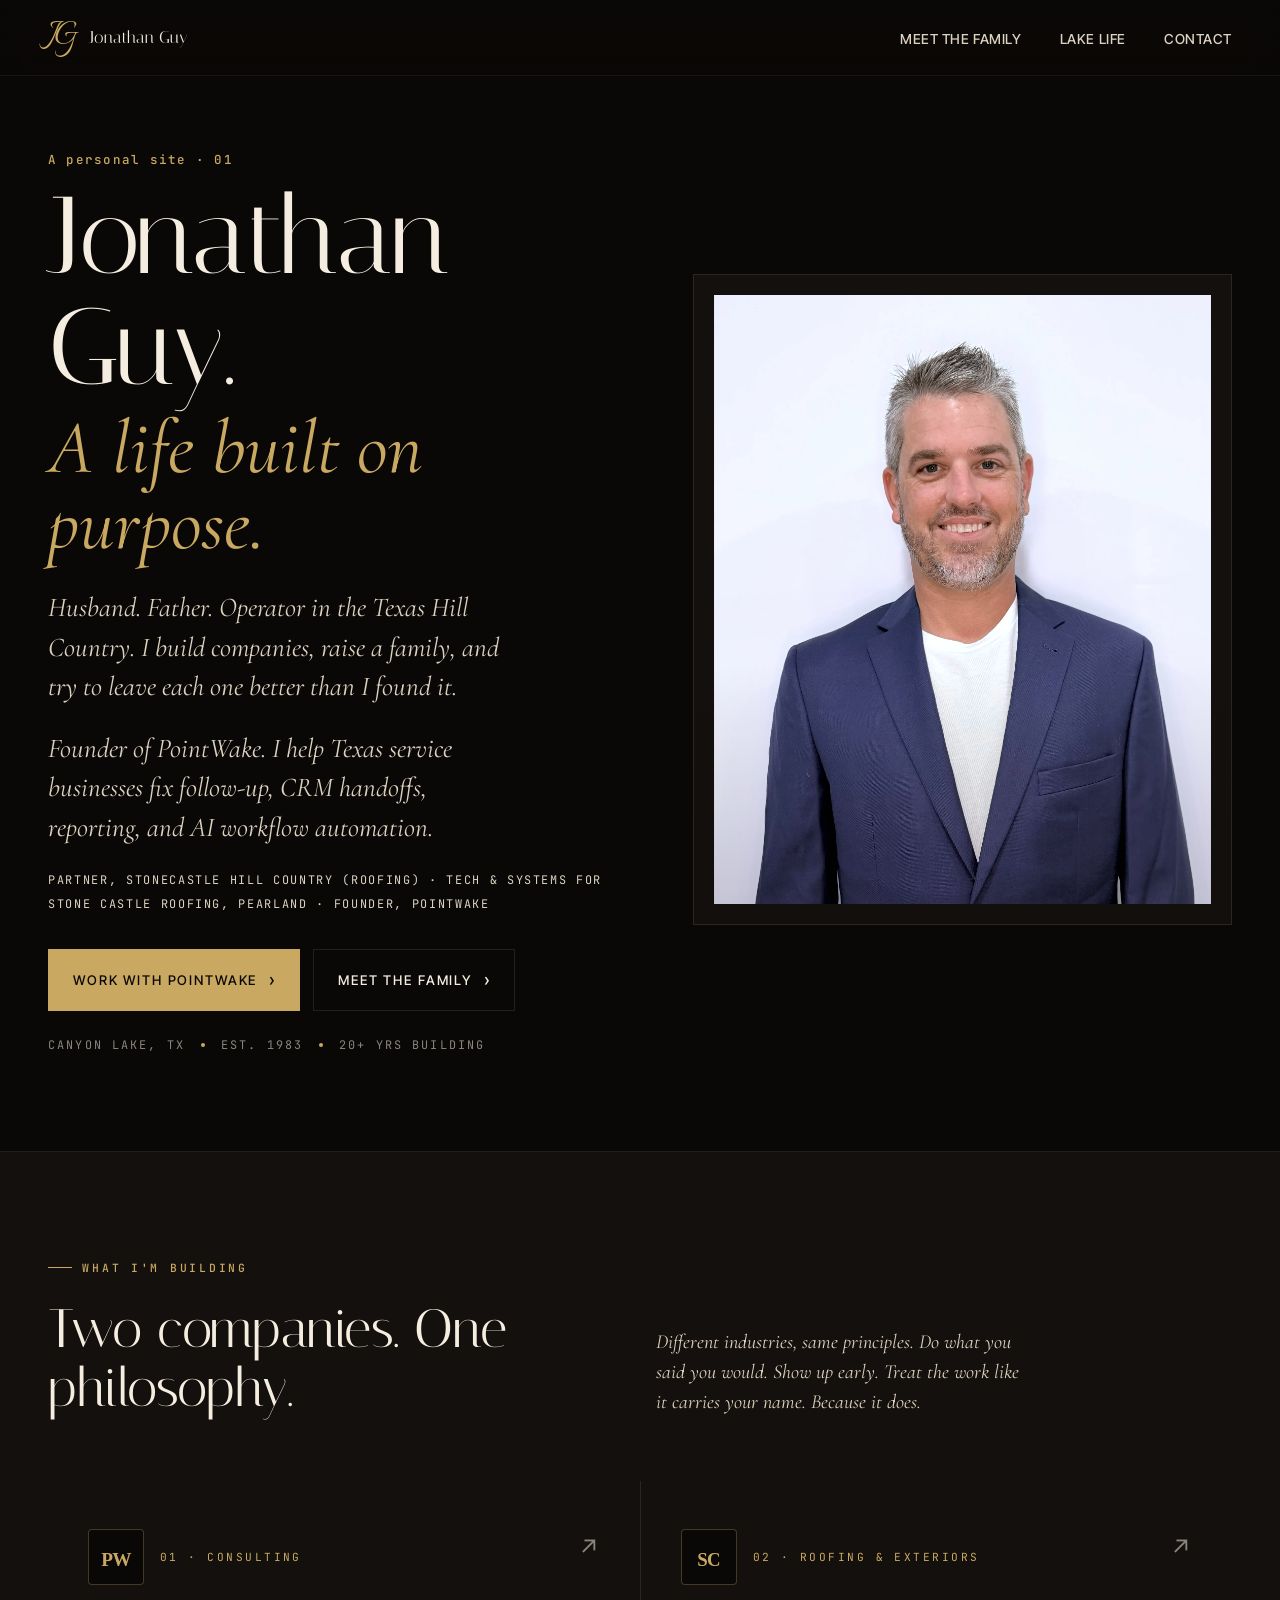
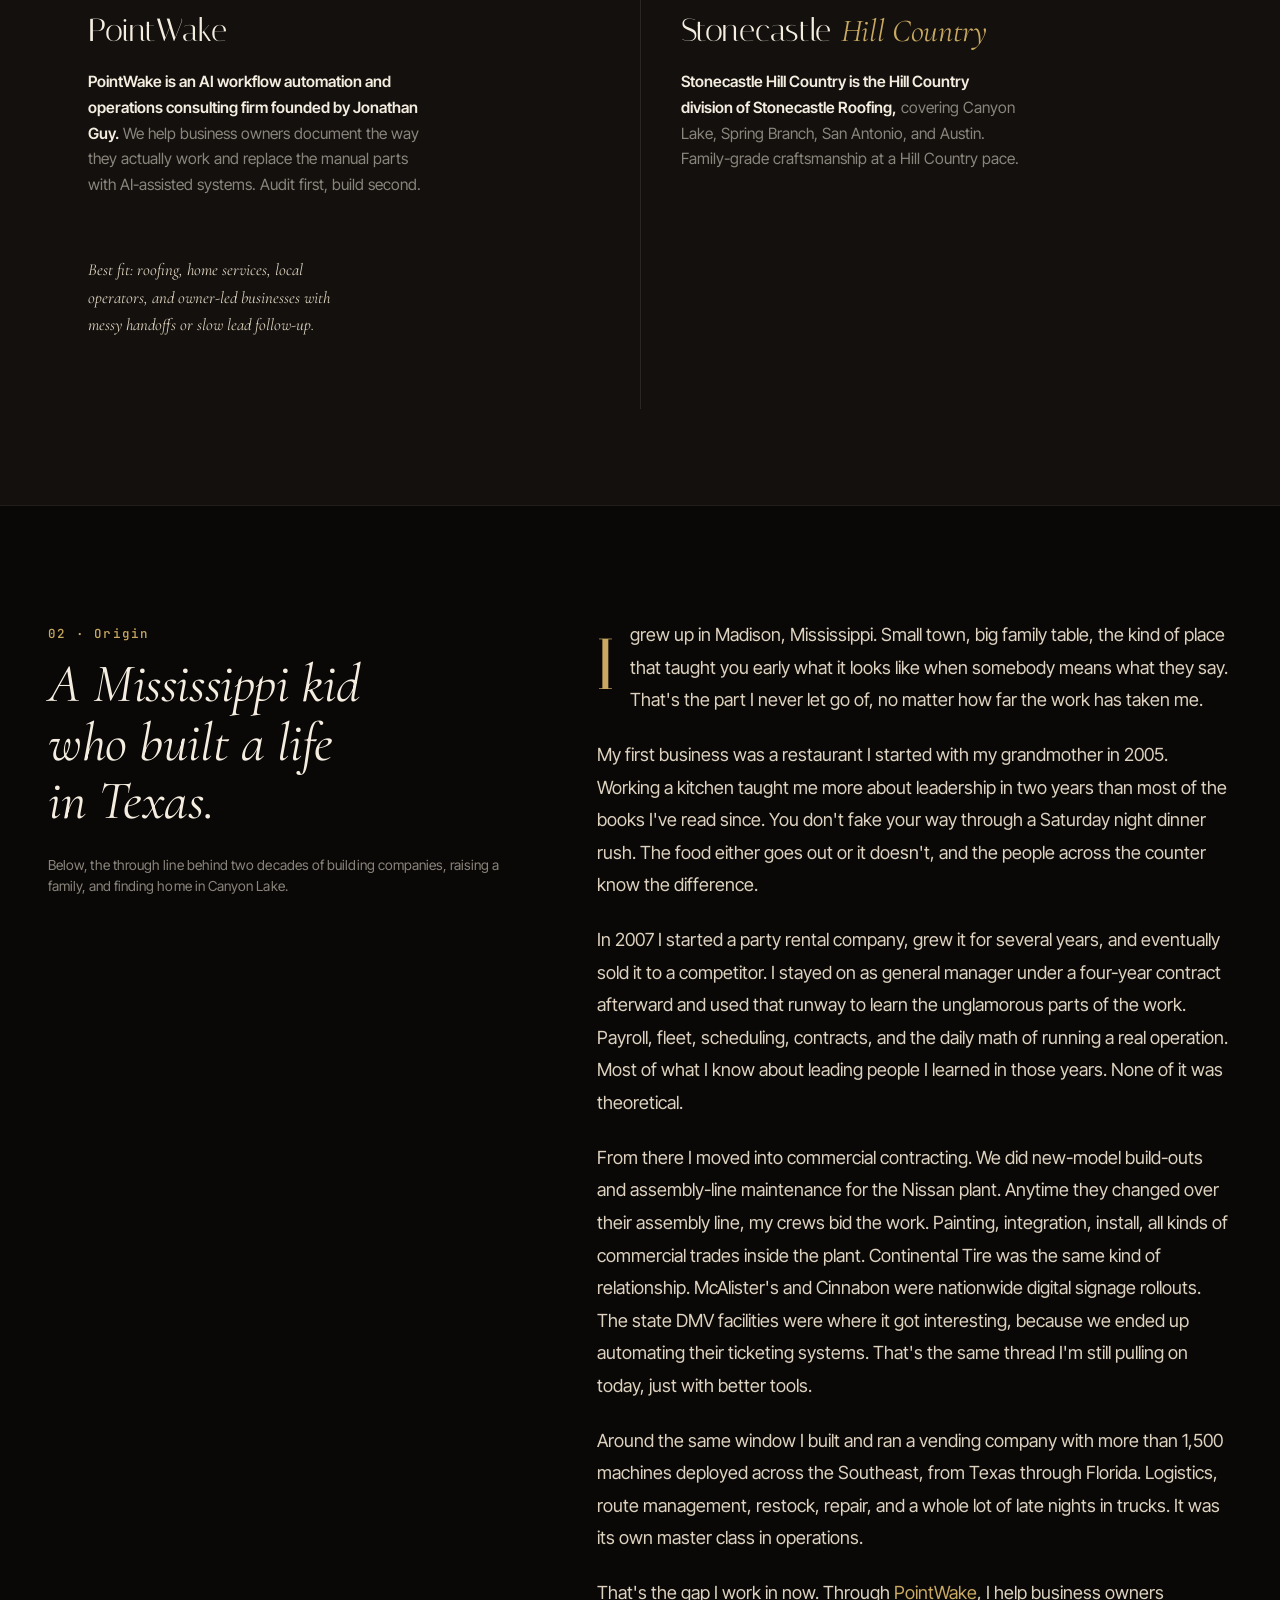
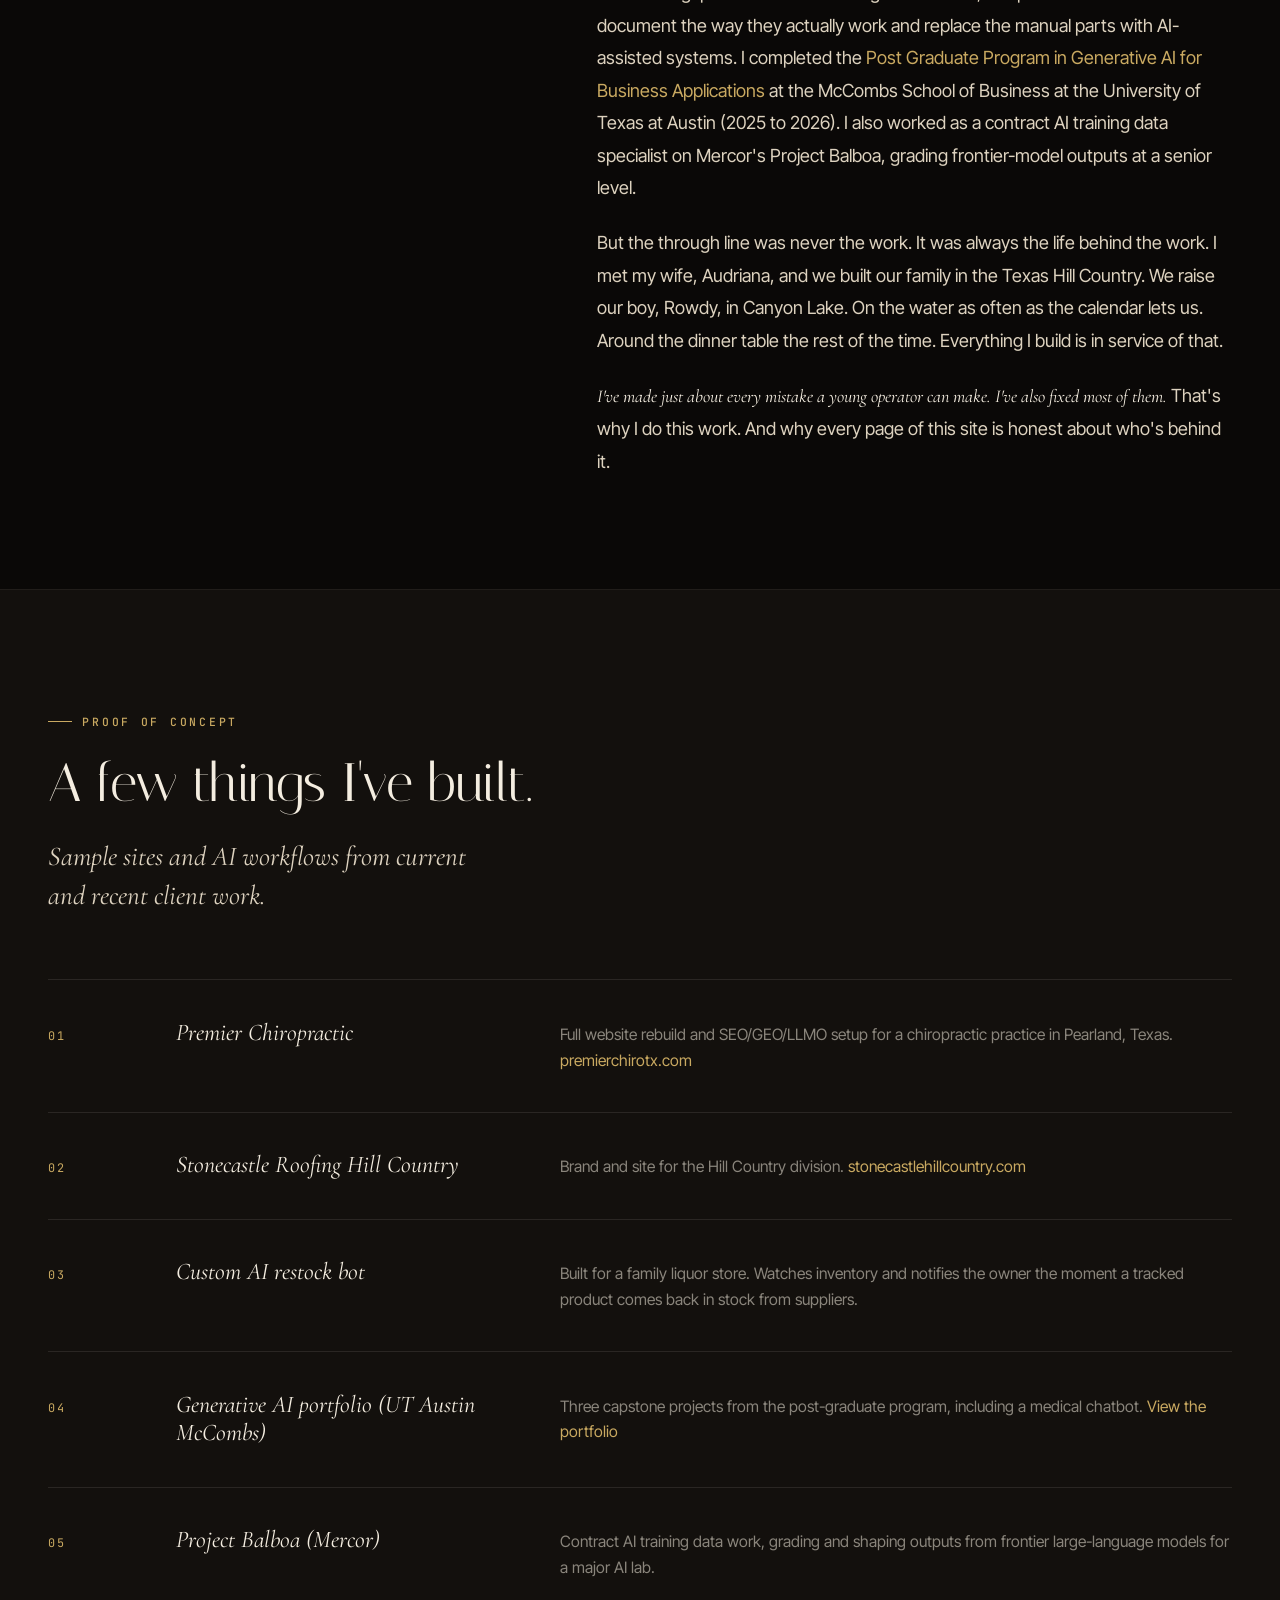
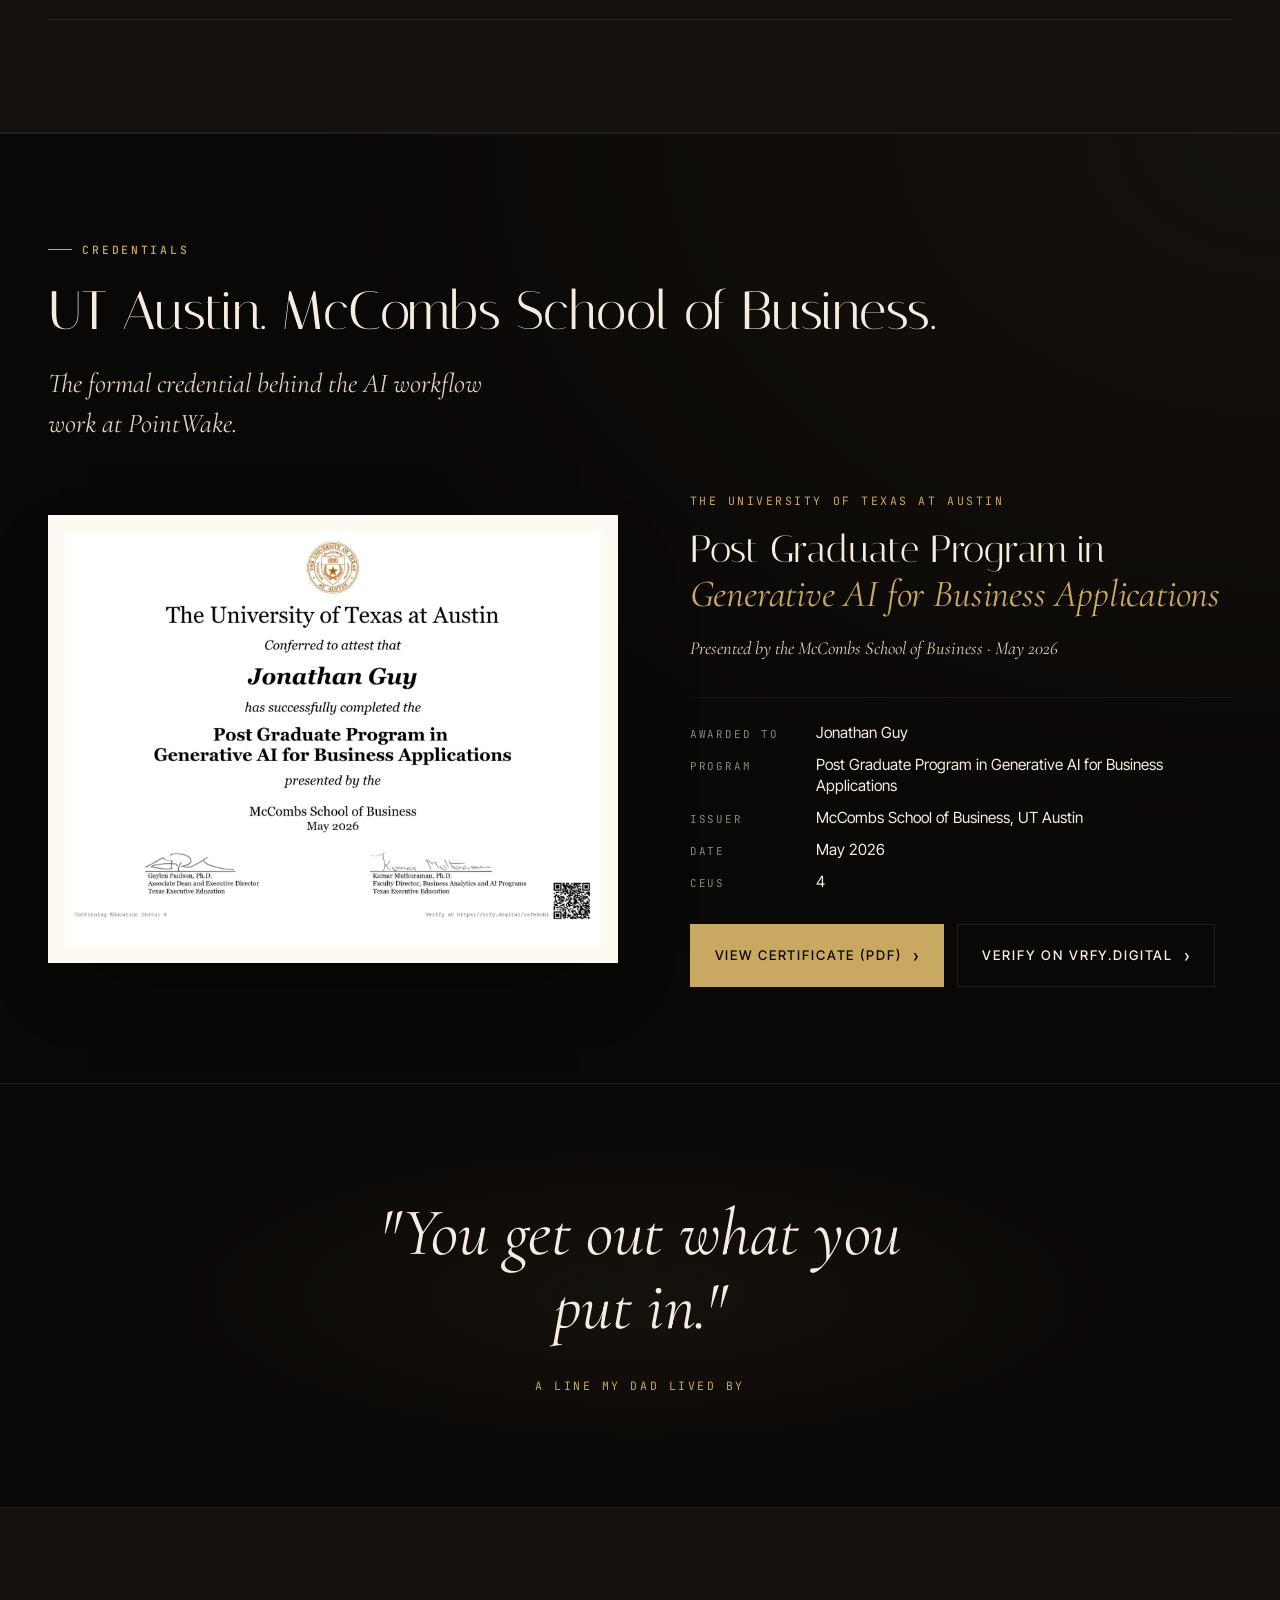
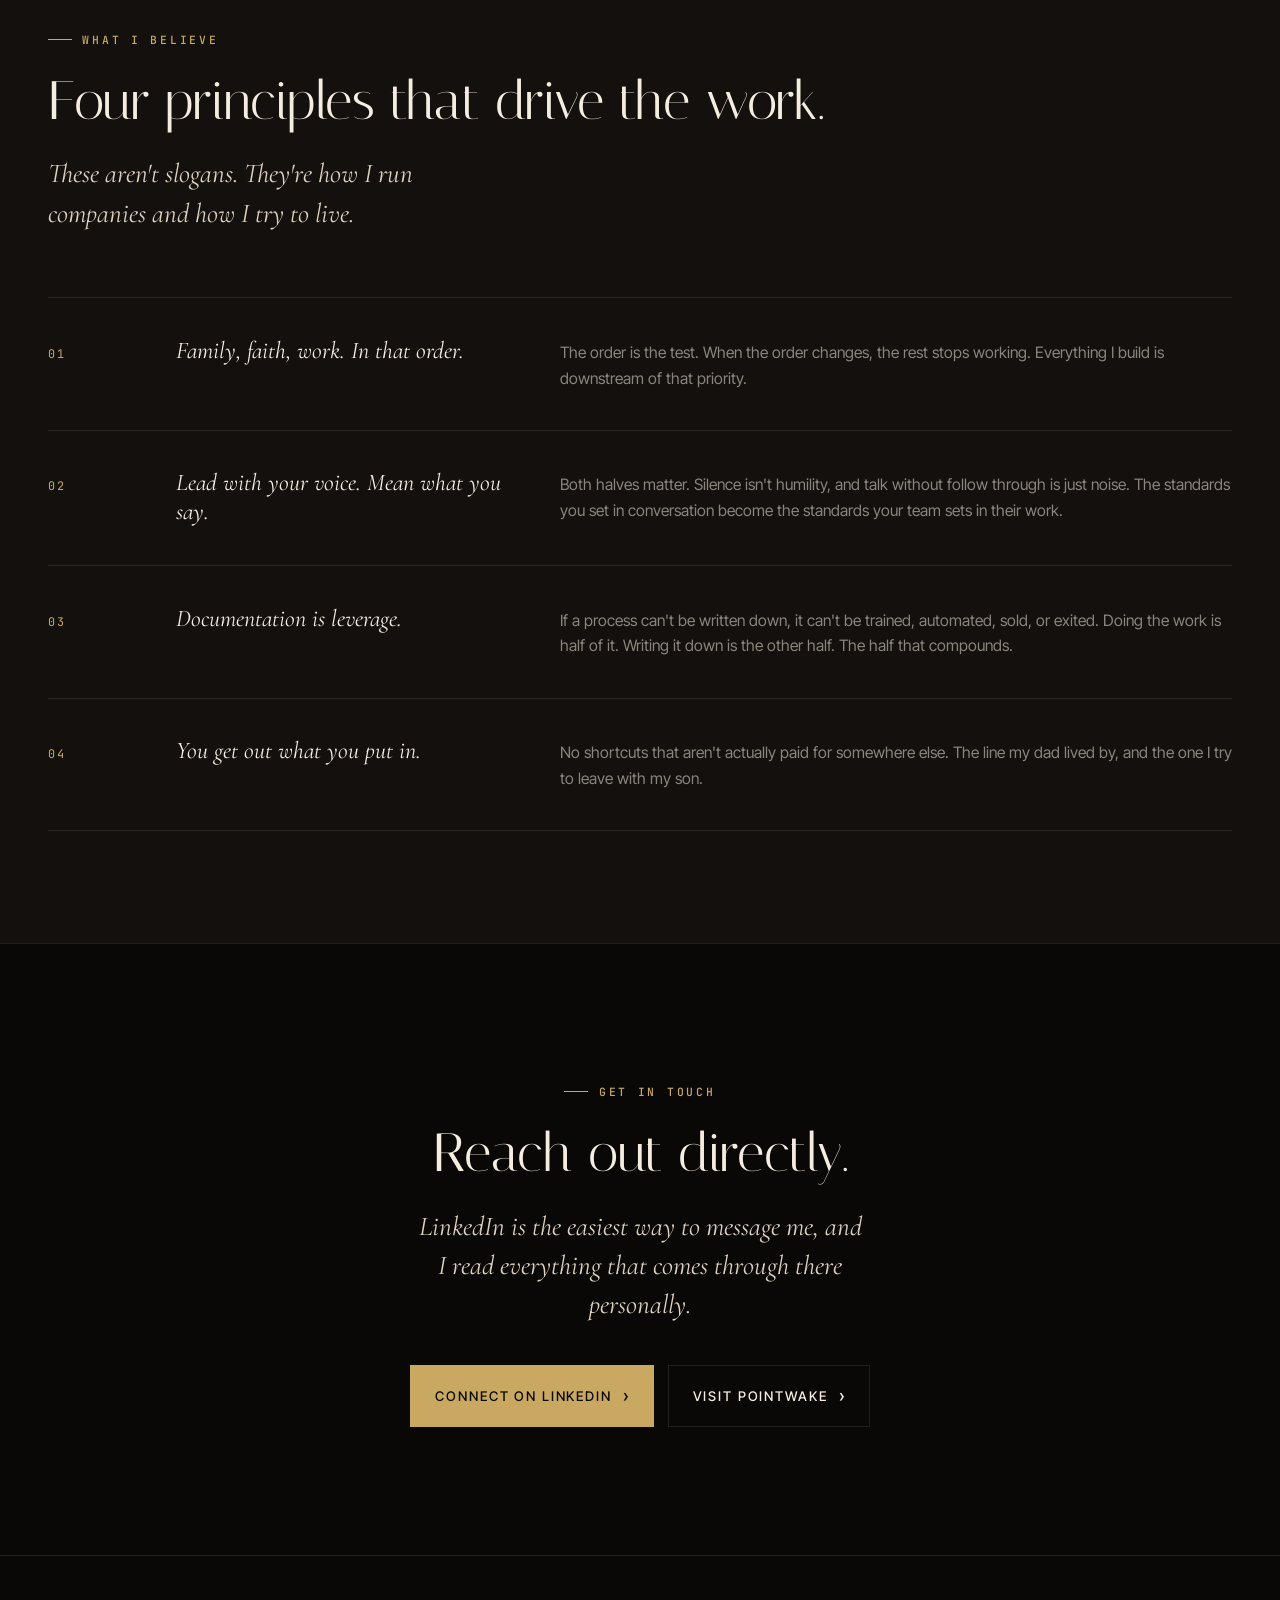
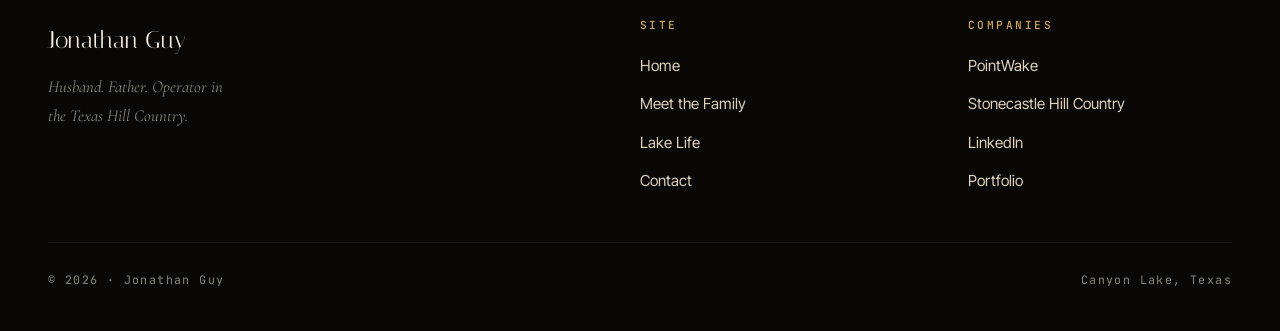
==== commit f952c353: "Operator positioning fixes: title/meta, roles line, remove SMP of Austin, restore live base - Rebase" ====
--- a/index.html
+++ b/index.html
@@ -5,9 +5,9 @@
 <meta name="viewport" content="width=device-width, initial-scale=1.0" />
 <meta name="theme-color" content="#0a0807" />
 
-<title>Jonathan Guy | AI Solutions Architect &amp; Operations Architect | Founder, PointWake | Canyon Lake, TX</title>
-<meta name="description" content="Jonathan Guy is an AI Solutions Architect and Operations Architect with 17+ years scaling service and industrial businesses. Founder of PointWake. Builds production multi-agent systems on Gemini, Claude, and OpenAI. Post-Graduate in Generative AI from UT Austin McCombs. Canyon Lake, Texas." />
-<meta name="keywords" content="Jonathan Guy, AI Solutions Architect, Operations Architect, multi-agent systems, Gemini agents, Claude agents, RAG, prompt engineering, RLHF, AI governance, PointWake, Stonecastle Roofing Hill Country, Canyon Lake Texas, generative AI for business, McCombs UT Austin generative AI, n8n, Salesforce, GoHighLevel, Texas Hill Country operator" />
+<title>Jonathan Guy | Founder of PointWake | Roofing Company Partner &amp; Operator in Canyon Lake, TX</title>
+<meta name="description" content="Founder of PointWake and partner in a Texas Hill Country roofing company. I build the AI systems that run my own company, then sell those same systems to Texas service businesses." />
+<meta name="keywords" content="Jonathan Guy, PointWake, Stonecastle Roofing Hill Country, Canyon Lake Texas, AI workflow automation, generative AI for business, McCombs UT Austin generative AI, Texas Hill Country operator" />
 <meta name="author" content="Jonathan Guy" />
 <meta name="robots" content="index, follow, max-image-preview:large, max-snippet:-1, max-video-preview:-1" />
 <link rel="canonical" href="https://thejonathanguy.com/" />
@@ -16,8 +16,8 @@
 
 <meta property="og:type" content="website" />
 <meta property="og:site_name" content="TheJonathanGuy.com" />
-<meta property="og:title" content="Jonathan Guy. AI Solutions Architect. Operations Architect. Texas Hill Country." />
-<meta property="og:description" content="Founder of PointWake. Builds production multi-agent AI systems for service and industrial operators. 17+ years scaling businesses. Canyon Lake, TX." />
+<meta property="og:title" content="Jonathan Guy. Operator. Builder. Texas Hill Country." />
+<meta property="og:description" content="Founder of PointWake. Husband, father, and operator in the Texas Hill Country." />
 <meta property="og:url" content="https://thejonathanguy.com/" />
 <meta property="og:image" content="https://thejonathanguy.com/images/img_9665.jpg" />
 <meta property="og:image:width" content="1959" />
@@ -25,8 +25,8 @@
 <meta property="og:locale" content="en_US" />
 
 <meta name="twitter:card" content="summary_large_image" />
-<meta name="twitter:title" content="Jonathan Guy. AI Solutions Architect. Operations Architect. Texas Hill Country." />
-<meta name="twitter:description" content="Founder of PointWake. Builds production multi-agent AI systems for service and industrial operators." />
+<meta name="twitter:title" content="Jonathan Guy. Operator. Builder. Texas Hill Country." />
+<meta name="twitter:description" content="Founder of PointWake. Husband, father, and operator in the Texas Hill Country." />
 <meta name="twitter:image" content="https://thejonathanguy.com/images/img_9665.jpg" />
 
 <!-- Performance: preconnect + font display swap -->
@@ -54,22 +54,8 @@
   "name": "Jonathan Guy",
   "givenName": "Jonathan",
   "familyName": "Guy",
-  "jobTitle": "AI Solutions Architect and Operations Architect",
-  "description": "Operations Architect and AI Solutions Builder with 17+ years scaling service and industrial businesses, now translating that operational fluency into production Gemini, Claude, and OpenAI multi-agent systems. Founder of PointWake. Hill Country lead at Stonecastle Roofing. Methodology: Operations First. Automation Second. AI Last. Post-Graduate in Generative AI for Business Applications from the University of Texas at Austin, McCombs School of Business.",
-  "hasOccupation": [
-    {
-      "@type": "Occupation",
-      "name": "AI Solutions Architect",
-      "occupationLocation": { "@type": "City", "name": "Canyon Lake, TX" },
-      "skills": "Multi-agent orchestration, Retrieval-Augmented Generation, prompt engineering, RLHF, function calling, hallucination mitigation, model evaluation, Gemini, Claude, OpenAI, Google Workspace APIs, n8n, Salesforce, GoHighLevel, Python, SQL, REST API integration"
-    },
-    {
-      "@type": "Occupation",
-      "name": "Operations Architect",
-      "occupationLocation": { "@type": "City", "name": "Canyon Lake, TX" },
-      "skills": "Business process modeling (SIPOC, IGOE), SOP authoring, stakeholder discovery, requirements elicitation, ROI modeling, baseline performance quantification, standardized metric design, P&L management, vendor coordination, acquisition and exit strategy"
-    }
-  ],
+  "jobTitle": "Founder, PointWake",
+  "description": "Texas-based operator and builder. Founder of PointWake, an AI workflow automation and operations consulting firm. Partner in Stonecastle Hill Country, a Texas Hill Country roofing company. Post-graduate in Generative AI for Business at the University of Texas at Austin, McCombs School of Business.",
   "url": "https://thejonathanguy.com/",
   "image": "https://thejonathanguy.com/images/img_9665.jpg",
   "address": {
@@ -123,41 +109,17 @@
     { "@id": "https://pointwake.com/#org" }
   ],
   "knowsAbout": [
-    "AI Solutions Architecture",
-    "Multi-agent orchestration",
-    "Researcher Builder Orchestrator pattern",
-    "Retrieval-Augmented Generation (RAG)",
-    "Prompt engineering",
-    "Reinforcement Learning from Human Feedback (RLHF)",
-    "Tool use and function calling",
-    "Hallucination mitigation",
-    "Model evaluation",
-    "AI governance and deployment frameworks",
-    "Data boundary enforcement",
-    "Responsible-AI policy",
-    "Google Gemini",
-    "Anthropic Claude",
-    "OpenAI",
-    "Google Workspace APIs (Gmail, Drive, Sheets, Calendar)",
-    "Vertex AI concepts",
-    "n8n workflow automation",
+    "AI workflow automation",
+    "Generative AI for business",
+    "CRM architecture",
+    "Operations consulting",
+    "Salesforce",
     "GoHighLevel",
-    "Salesforce",
-    "Python",
-    "SQL",
-    "REST API integration",
-    "JSON schema design",
-    "AWS Cloud fundamentals",
-    "Business Process Modeling (SIPOC, IGOE)",
-    "SOP authoring",
-    "Baseline performance quantification",
-    "Standardized metric design (cost-per-unit, throughput, cycle time)",
-    "ROI modeling",
-    "P&L management",
-    "Acquisition and exit strategy",
-    "Government and public-sector operations",
+    "Process automation",
     "Commercial contracting",
-    "Generative AI for business"
+    "Business process modeling",
+    "API integration",
+    "Prompt engineering"
   ],
   "sameAs": [
     "https://www.linkedin.com/in/jonathan-guy-",
@@ -176,7 +138,7 @@
   "@id": "https://pointwake.com/#org",
   "name": "PointWake",
   "url": "https://pointwake.com/",
-  "description": "PointWake Innovations is an AI solutions and operations consulting firm. PointWake designs and deploys multi-agent Gemini, Claude, and OpenAI systems for property management, roofing, and emergency-service operators. Methodology: Operations First. Automation Second. AI Last. Workflows are stabilized, mapped (SIPOC / IGOE), and instrumented before any model is introduced.",
+  "description": "PointWake is an AI workflow automation and operations consulting firm. PointWake helps business owners document the way they actually work and replace the manual parts with AI-assisted systems. Audit-first methodology.",
   "founder": { "@id": "https://thejonathanguy.com/#person" },
   "foundingDate": "2025",
   "areaServed": [
@@ -219,10 +181,9 @@
   "@type": "ProfessionalService",
   "@id": "https://thejonathanguy.com/#service",
   "name": "Jonathan Guy and PointWake",
-  "description": "AI Solutions Architecture and Operations Consulting. Multi-agent system design, RAG implementation, AI governance, workflow mapping, and process transformation for service and industrial operators.",
   "url": "https://thejonathanguy.com/",
   "image": "https://thejonathanguy.com/images/img_9665.jpg",
-  "telephone": "+1-830-500-1244",
+  "telephone": "",
   "priceRange": "$$$",
   "address": {
     "@type": "PostalAddress",
@@ -282,8 +243,6 @@
         <span class="name">Jonathan Guy</span>
       </a>
       <ul class="nav-links">
-        <li><a href="/work.html">Work</a></li>
-        <li><a href="/resume.html">Resume</a></li>
         <li><a href="/family.html">Meet the Family</a></li>
         <li><a href="/lake-life.html">Lake Life</a></li>
         <li><a href="/contact.html">Contact</a></li>
@@ -296,8 +255,6 @@
   <div class="mobile-panel" id="mobile-panel">
     <ul>
       <li><a href="/">Home</a></li>
-      <li><a href="/work.html">Work</a></li>
-      <li><a href="/resume.html">Resume</a></li>
       <li><a href="/family.html">Meet the Family</a></li>
       <li><a href="/lake-life.html">Lake Life</a></li>
       <li><a href="/contact.html">Contact</a></li>
@@ -318,23 +275,25 @@
             <span class="ital">A life built on purpose.</span>
           </h1>
           <p class="lede">
-            AI Solutions Architect. Operations Architect. Founder of PointWake.
-            17+ years scaling service and industrial businesses, now shipping production multi-agent systems on Gemini, Claude, and OpenAI.
+            Husband. Father. Operator in the Texas Hill Country.
+            I build companies, raise a family, and try to leave each one better than I found it.
           </p>
           <p class="lede" style="margin-top: 1rem; color: var(--c-cream-soft); font-style: italic; font-family: 'Cormorant Garamond', Georgia, serif;">
-            Operations First. Automation Second. AI Last. Workflows get mapped and stabilized before any model is introduced &mdash; which is why the agents I ship produce measurable ROI instead of hallucinated demos.
+            Founder of PointWake. I help Texas service businesses fix follow-up, CRM handoffs, reporting, and AI workflow automation.
+          </p>
+          <p style="margin-top: 1rem; font-family: var(--f-mono); font-size: 0.74rem; letter-spacing: 0.14em; text-transform: uppercase; color: var(--c-cream-soft); line-height: 2;">
+            Partner, Stonecastle Hill Country (roofing) &middot; Tech &amp; systems for Stone Castle Roofing, Pearland &middot; Founder, PointWake
           </p>
           <div class="btn-row" style="margin-top: 2rem;">
-            <a href="/work.html" class="btn btn-primary">See the work</a>
-            <a href="/resume.html" class="btn btn-ghost">Full resume</a>
-            <a href="https://pointwake.com/" rel="noopener me" class="btn btn-ghost">PointWake</a>
+            <a href="https://pointwake.com/" rel="noopener" class="btn btn-primary">Work with PointWake</a>
+            <a href="/family.html" class="btn btn-ghost">Meet the family</a>
           </div>
           <div class="hero-meta">
             <span>Canyon Lake, TX</span>
             <span class="dot" aria-hidden="true"></span>
-            <span>UT Austin McCombs · GenAI 2026</span>
+            <span>Est. 1983</span>
             <span class="dot" aria-hidden="true"></span>
-            <span>17+ yrs building</span>
+            <span>20+ yrs building</span>
           </div>
         </div>
         <div class="hero-portrait reveal">
@@ -418,13 +377,7 @@
             Around the same window I built and ran a vending company with more than 1,500 machines deployed across the Southeast, from Texas through Florida. Logistics, route management, restock, repair, and a whole lot of late nights in trucks. It was its own master class in operations.
           </p>
           <p>
-            That's the gap I work in now. Through <a href="https://pointwake.com/" rel="noopener me">PointWake</a>, I design and deploy multi-agent Gemini, Claude, and OpenAI systems for property management, roofing, and emergency-service operators. Work gets split into modular, reusable agents &mdash; Researcher, Builder, Orchestrator &mdash; that share state through structured JSON contracts so we can swap the underlying model and tooling without rebuilding the workflow.
-          </p>
-          <p>
-            Every engagement starts the same way. Map the workflow in SIPOC or IGOE form. Quantify the baseline. Define the metrics that actually matter &mdash; cost per unit, cycle time, throughput, lead quality score. Then, and only then, decide whether a human, an automation, or an agent should own the next step. <em>Operations First. Automation Second. AI Last.</em> It's why my agents tend to survive contact with production.
-          </p>
-          <p>
-            On the model-behavior side, I work as a contract prompt engineer and RLHF specialist on Mercor's Project Balboa and with Handshake AI &mdash; ranking frontier-model outputs, writing reference completions, and labeling failure modes that feed directly into fine-tuning pipelines. That gives me a working understanding of where models hallucinate, where instruction-following breaks down, and how to enforce data boundaries in prompts and tool definitions. I completed the <a href="#credentials">Post Graduate Program in Generative AI for Business Applications</a> at the McCombs School of Business at the University of Texas at Austin in May 2026.
+            That's the gap I work in now. Through <a href="https://pointwake.com/" rel="noopener me">PointWake</a>, I help business owners document the way they actually work and replace the manual parts with AI-assisted systems. I completed the <a href="#credentials">Post Graduate Program in Generative AI for Business Applications</a> at the McCombs School of Business at the University of Texas at Austin (2025 to 2026). I also worked as a contract AI training data specialist on Mercor's Project Balboa, grading frontier-model outputs at a senior level.
           </p>
           <p>
             But the through line was never the work. It was always the life behind the work. I met my wife, Audriana, and we built our family in the Texas Hill Country. We raise our boy, Rowdy, in Canyon Lake. On the water as often as the calendar lets us. Around the dinner table the rest of the time. Everything I build is in service of that.
@@ -441,65 +394,40 @@
   <section class="beliefs" id="work">
     <div class="container">
       <div class="reveal">
-        <span class="eyebrow">Selected work</span>
-        <h2>Production agents, real operators.</h2>
+        <span class="eyebrow">Proof of concept</span>
+        <h2>A few things I've built.</h2>
         <p class="lede" style="margin-top: 1.5rem;">
-          Multi-agent systems and AI workflows currently running in client operations. Each one was mapped, instrumented, and stabilized before the first model call.
+          Sample sites and AI workflows from current and recent client work.
         </p>
-        <p style="margin-top: 1rem;">
-          <a href="/work.html" class="btn btn-ghost">See the full work portfolio →</a>
-        </p>
       </div>
 
       <div class="beliefs-grid reveal">
         <article class="belief">
           <div class="belief-num">01</div>
-          <div class="belief-title">Property Management Intake &amp; Booking Agent</div>
-          <div class="belief-detail">Gemini-based agent for Lakeside Rentals. Ingests inquiry emails, qualifies guests against availability and pricing rules in Google Sheets, drafts a personalized response, and writes confirmed bookings to Calendar. RAG layer grounds every reply in property SOPs, eliminating hallucinated amenities and policies.</div>
+          <div class="belief-title">Premier Chiropractic</div>
+          <div class="belief-detail">Full website rebuild and SEO/GEO/LLMO setup for a chiropractic practice in Pearland, Texas. <a href="https://premierchirotx.com/" rel="noopener">premierchirotx.com</a></div>
         </article>
         <article class="belief">
           <div class="belief-num">02</div>
-          <div class="belief-title">Roofing Intake &amp; Qualification Agent</div>
-          <div class="belief-detail">Multi-channel lead capture for Stonecastle Roofing (web, phone, SMS) routed through an n8n orchestrator. Researcher agent enriches the lead, Qualifier agent applies an SOP rubric, Outreach agent drafts a follow-up grounded in the pricing sheet. Output logs back to the CRM with a confidence score for human review.</div>
+          <div class="belief-title">Stonecastle Roofing Hill Country</div>
+          <div class="belief-detail">Brand and site for the Hill Country division. <a href="https://stonecastlehillcountry.com/" rel="noopener me">stonecastlehillcountry.com</a></div>
         </article>
         <article class="belief">
           <div class="belief-num">03</div>
-          <div class="belief-title">24/7 Emergency-Response Dispatch Agent</div>
-          <div class="belief-detail">Designed for service businesses with after-hours emergency calls. Triages caller urgency, pulls the correct on-call technician from a shared Google Sheet, sends SMS dispatch, and posts a structured ticket back to the CRM. Explicit human-in-the-loop checkpoints for high-risk routing.</div>
+          <div class="belief-title">Custom AI restock bot</div>
+          <div class="belief-detail">Built for a family liquor store. Watches inventory and notifies the owner the moment a tracked product comes back in stock from suppliers.</div>
         </article>
         <article class="belief">
           <div class="belief-num">04</div>
-          <div class="belief-title">Owner-Operator KPI &amp; Reporting Agent</div>
-          <div class="belief-detail">Natural-language interface over CRM, booking, and accounting data. Owners ask things like "show me last week's revenue by property" and an Orchestrator agent routes the query to the right RAG-backed data source, then returns a chart-ready answer in Google Sheets. Built to keep non-technical operators inside their data without writing SQL.</div>
+          <div class="belief-title">Generative AI portfolio (UT Austin McCombs)</div>
+          <div class="belief-detail">Three capstone projects from the post-graduate program, including a medical chatbot. <a href="https://www.mygreatlearning.com/eportfolio/jonathan-guy" rel="noopener me">View the portfolio</a></div>
         </article>
         <article class="belief">
           <div class="belief-num">05</div>
-          <div class="belief-title">RLHF &amp; Model Evaluation · Mercor &amp; Handshake AI</div>
-          <div class="belief-detail">Contract prompt engineering and RLHF work on frontier-model outputs: ranking responses, writing reference completions, and labeling failure modes that feed directly into fine-tuning pipelines. The model-behavior knowledge that separates my agent work from API-only practitioners.</div>
-        </article>
-        <article class="belief">
-          <div class="belief-num">06</div>
-          <div class="belief-title">Generative AI portfolio · UT Austin McCombs</div>
-          <div class="belief-detail">Three capstone projects from the Post-Graduate Program in Generative AI for Business Applications, including a medical chatbot. <a href="https://www.mygreatlearning.com/eportfolio/jonathan-guy" rel="noopener me">View the portfolio</a></div>
-        </article>
-      </div>
-    </div>
-  </section>
-
-  <!-- METHODOLOGY -->
-  <section class="section" style="background: var(--c-bg-deep, #0a0807); padding: 5rem 0;">
-    <div class="container-narrow reveal" style="text-align: center;">
-      <span class="eyebrow" style="justify-content: center;">Methodology</span>
-      <h2 style="margin: 1rem 0 2rem;">
-        Operations First.
-        <span class="serif-ital" style="color: var(--c-gold); display: block;">Automation Second. AI Last.</span>
-      </h2>
-      <p class="lede" style="margin: 0 auto 2rem;">
-        Most generative AI pilots fail because they layer models onto broken processes. I do it the other way. Workflows get mapped (SIPOC / IGOE), instrumented, and stabilized first. Then we automate the parts that can be deterministic. Then &mdash; and only then &mdash; do we let a model touch the work, with a RAG layer that grounds it in your data and a human-in-the-loop checkpoint on anything irreversible.
-      </p>
-      <p style="font-family: 'Cormorant Garamond', Georgia, serif; font-style: italic; font-size: 1.2rem; color: var(--c-cream-soft); max-width: 50ch; margin: 0 auto;">
-        The same operating playbook that makes a company ready for AI is the playbook that makes it ready for due diligence.
-      </p>
+          <div class="belief-title">Project Balboa (Mercor)</div>
+          <div class="belief-detail">Contract AI training data work, grading and shaping outputs from frontier large-language models for a major AI lab.</div>
+        </article>
+      </div>
     </div>
   </section>
 
@@ -640,20 +568,18 @@
         <h5>Site</h5>
         <ul>
           <li><a href="/">Home</a></li>
-          <li><a href="/work.html">Work</a></li>
-          <li><a href="/resume.html">Resume</a></li>
           <li><a href="/family.html">Meet the Family</a></li>
           <li><a href="/lake-life.html">Lake Life</a></li>
           <li><a href="/contact.html">Contact</a></li>
         </ul>
       </div>
       <div class="footer">
-        <h5>Companies &amp; Links</h5>
+        <h5>Companies</h5>
         <ul>
           <li><a href="https://pointwake.com/" rel="noopener me">PointWake</a></li>
           <li><a href="https://stonecastlehillcountry.com/" rel="noopener me">Stonecastle Hill Country</a></li>
           <li><a href="https://www.linkedin.com/in/jonathan-guy-" rel="noopener me">LinkedIn</a></li>
-          <li><a href="https://www.mygreatlearning.com/eportfolio/jonathan-guy" rel="noopener me">GenAI Portfolio</a></li>
+          <li><a href="https://www.mygreatlearning.com/eportfolio/jonathan-guy" rel="noopener me">Portfolio</a></li>
         </ul>
       </div>
     </div>
